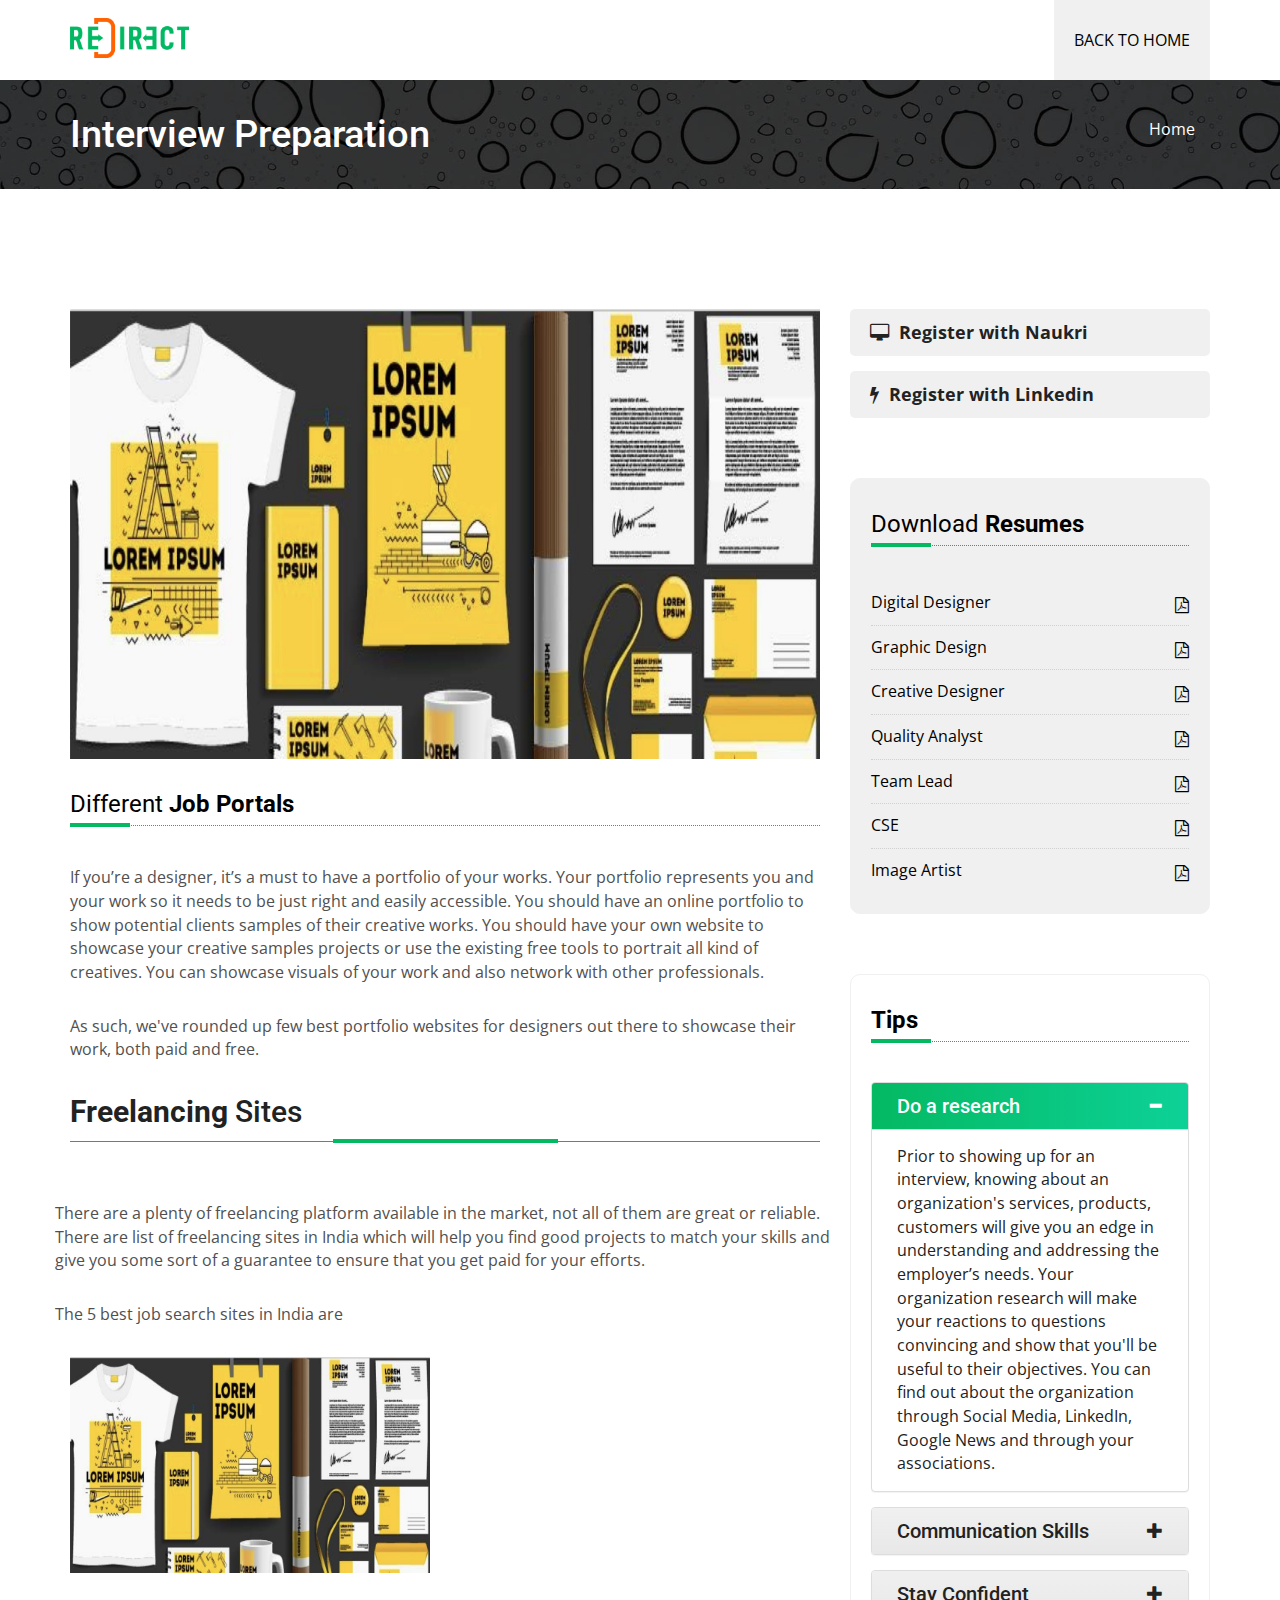
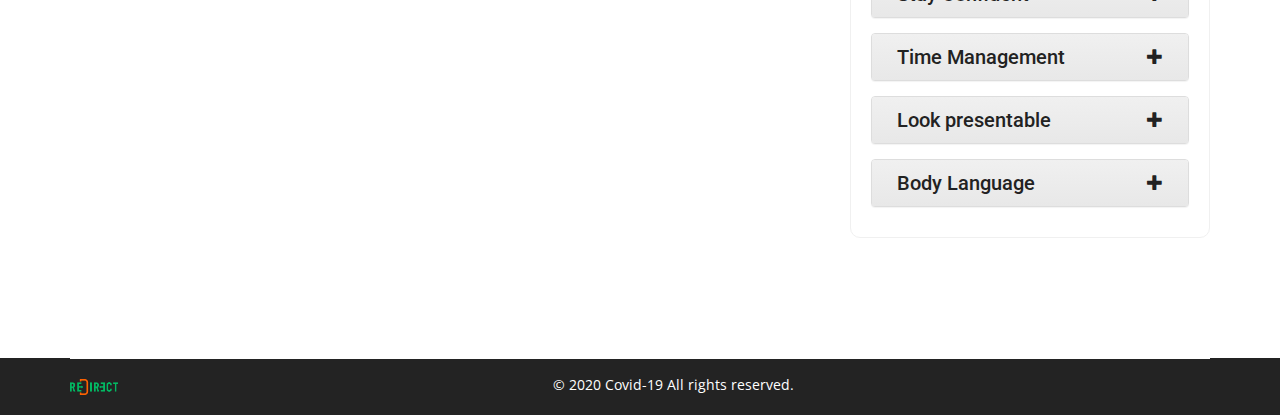
==== InterviewPreparation.html @ 47a046a3 "upated" ====
<!DOCTYPE html>
<html lang="en">

<head>
	<meta charset="utf-8">
	<meta content="IE=edge" http-equiv="X-UA-Compatible">
	<meta name="viewport" content="width=device-width, minimum-scale=1, maximum-scale=1" />

	<title>We help Find your Job</title>
	<!-- set your website meta description and keywords -->
	<meta name="description" content="Add your business website description here">
	<meta name="keywords" content="Add your business website keywords here">
	<!-- set your website favicon -->
	<link href="favicon.ico" rel="icon">

	<!-- Bootstrap Stylesheets -->
	<link rel="stylesheet" href="css/bootstrap.min.css">
	<!-- Font Awesome Stylesheets -->
	<link rel="stylesheet" href="css/font-awesome.min.css">
	<!-- Owl Carousel Stylesheets -->
	<link rel="stylesheet" href="css/owl.carousel.min.css">
	<link rel="stylesheet" href="css/owl.theme.default.min.css">
	<!-- Lightbox Stylesheets -->
	<link rel="stylesheet" href="css/lightbox.min.css">
	<!-- Parallax Stylesheets -->
	<link rel="stylesheet" href="css/parallax.css" type="text/css">
	<!-- Template Main Stylesheets -->
	<link rel="stylesheet" href="css/style.css" type="text/css">
	<!-- Responsive Stylesheets -->
	<link rel="stylesheet" href="css/responsive.css" type="text/css">
	<!-- Global site tag (gtag.js) - Google Analytics -->
	<script async src="https://www.googletagmanager.com/gtag/js?id=UA-174275046-1"></script>
	<script>
		window.dataLayer = window.dataLayer || [];
		function gtag() { dataLayer.push(arguments); }
		gtag('js', new Date());

		gtag('config', 'UA-174275046-1');
	</script>


</head>

<body>
	<!-- start Header -->
	<header id="header" class="header">
		<div class="header-nav bg-color">
			<div class="container">
				<div class="row">
					<div class="col-sm-12">
						<nav class="main-menu">
							<div class="navbar-header">
								<button type="button" class="navbar-toggle collapsed" data-toggle="collapse"
									data-target="#navbar" aria-expanded="false" aria-controls="navbar">
									<span class="sr-only">Toggle navigation</span>
									<span class="icon-bar top-bar"></span>
									<span class="icon-bar middle-bar"></span>
									<span class="icon-bar bottom-bar"></span>
								</button>
								<a class="navbar-brand" href="index.html"><img class="logo" src="images/logo-color.png"
										alt="AboutMe"></a>
							</div>
							<!--End navbar-header -->
							<div id="navbar" class="navbar-collapse collapse">
								<ul class="nav navbar-nav navbar-right">
									<li><a class="menubgactive" href="index.html">Back To Home</a></li>
								</ul>
							</div>
							<!--End navbar -->
						</nav>
					</div>
					<!--End col -->
				</div>
				<!--End row -->
			</div>
			<!--End container -->
		</div>
		<!--End header-nav -->
	</header>
	<!-- end Header -->

	<!-- start banner -->
	<section id="single-page-banner" class="page-title page-title-image service-hbg">
		<div class="container">
			<div class="row">
				<div class="col-sm-6">
					<h2>Interview Preparation</h2>
				</div><!-- end col -->
				<div class="col-sm-6">
					<ul class="breadcrumb">
						<li><a href="index.html">Home</a></li>

					</ul>
				</div><!-- end col -->
			</div><!-- end row -->
		</div><!-- end container -->
	</section>
	<!-- end slider -->

	<!-- start service-single-content -->
	<div id="service-single-content" class="service-single-content SectionMargin">
		<div class="container">
			<div class="row">
				<div class="col-sm-8">
					<div class="post-image">
						<img src="images/service/service-img2.jpg" alt="Graphic Design">
					</div><!-- end post-image -->
					<div class="title-box">
						<h3 class="widget-title">Different <strong>Job Portals</strong></h3>
					</div><!-- end title-box -->
					<div class="service-content">
						<p>If you’re a designer, it’s a must to have a portfolio of your works. Your portfolio
							represents you and your work so it needs to be just right and easily accessible. You should
							have an online portfolio to show potential clients samples of their creative works. You
							should have your own website to showcase your creative samples projects or use the existing
							free tools to portrait all kind of creatives. You can showcase visuals of your work and also
							network with other professionals.
						</p>
						<p>As such, we've rounded up few best portfolio websites for designers out there to showcase
							their work, both paid and free.</p>

						<div class="section-title-box">
							<h2 class="section-title"><strong>Freelancing </strong>Sites</h2>
						</div><!-- end section-title-box -->
						<div class="row clearfix">
							<p>There are a plenty of freelancing platform available in the market, not all of them are
								great or reliable. There are list of freelancing sites in India which will help you find
								good projects to match your skills and give you some sort of a guarantee to ensure that
								you get paid for your efforts.</p>
							<p>The 5 best job search sites in India are</p>

							<div class="col-sm-6 col-xs-12">
								<img src="images/service/service-img2.jpg" alt="">
							</div><!-- end col -->
						</div><!-- end row -->


					</div><!-- end service-content -->
				</div><!-- end col-sm-8 -->
				<aside class="col-sm-4">
					<div class="service-list-menu">
						<ul class="service-menu list-unstyled">
							<li><a
									href="https://drive.google.com/file/d/1XWU4AC5uuwwkYzLm_NoTGdtmLvnhv1MX/view?usp=sharing"><i
										class="fa fa-desktop"></i>Register with Naukri</a></li>
							<li><a
									href="https://drive.google.com/file/d/1vtfTMo2lXEPvNjunlVmn-grLXmOH1LqR/view?usp=sharing"><i
										class="fa fa-flash"></i>Register with Linkedin</a></li>

						</ul><!-- end service-menu -->
					</div><!-- end service-list-menu -->
					<div class="service-brochure">
						<div class="title-box">
							<h3 class="widget-title">Download <strong>Resumes</strong></h3>
						</div><!-- end title-box -->
						<ul class="brochure-menu list-unstyled">
							<li><a
									href="https://drive.google.com/file/d/17WNFSYKNOCTibDK4m1N3uQNvffjh2A8g/view?usp=sharing">Digital
									Designer<i class="fa fa-file-pdf-o"></i></a></li>
							<li><a
									href="https://drive.google.com/file/d/1Tt6przf7j_23eugJgZzWKgJCGN5UJdB4/view?usp=sharing">Graphic
									Design<i class="fa fa-file-pdf-o"></i></a></li>
							<li><a
									href="https://drive.google.com/file/d/1GgRHCz0eZvSkO7qbp5DGIYhgK4HzdoLM/view?usp=sharing">Creative
									Designer<i class="fa fa-file-pdf-o"></i></a></li>
							<li><a
									href="https://drive.google.com/file/d/1O304kXF4Wo_CFQR5Qg0GuZP-1ETln8Xr/view?usp=sharing">Quality
									Analyst<i class="fa fa-file-pdf-o"></i></a></li>
							<li><a
									href="https://drive.google.com/file/d/16QuiP_c-1lUqkO6chkVyjyOrZAhaJCpG/view?usp=sharing">Team
									Lead<i class="fa fa-file-pdf-o"></i></a></li>

							<li><a
									href="https://drive.google.com/file/d/1eiKaWtqCgRPXZkYZZuk0vjdDa0cCkC9u/view?usp=sharing">CSE
									<i class="fa fa-file-pdf-o"></i></a></li>
							<li><a
									href="https://drive.google.com/file/d/1aw0BftZbhkipBKhzRQ6SZTL4AA_QQa66/view?usp=sharing">Image
									Artist<i class="fa fa-file-pdf-o"></i></a></li>

						</ul><!-- end brochure-menu -->
					</div><!-- end brochure-menu -->
					<div class="service-features">
						<div class="title-box">
							<h3 class="widget-title"> <strong>Tips</strong></h3>
						</div><!-- end title-box -->
						<div class="panel-group" id="accordion">
							<div class="panel panel-default item">
								<div class="panel-heading highlight" data-toggle="collapse" data-parent="#accordion"
									data-target="#collapseOne">
									<h4 class="panel-title">
										<a class="accordion-toggle">
											Do a research
										</a><i class="indicator glyphicon glyphicon-minus  pull-right"></i>
									</h4><!-- end panel-title -->
								</div><!-- end panel-heading -->
								<div id="collapseOne" class="panel-collapse collapse in">
									<div class="panel-body">
										Prior to showing up for an interview, knowing about an organization's services,
										products, customers will give you an edge in understanding and addressing the
										employer’s needs. Your organization research will make your reactions to
										questions convincing and show that you'll be useful to their objectives. You can
										find out about the organization through Social Media, LinkedIn, Google News and
										through your associations.
									</div>
								</div><!-- end panel-collapse -->
							</div><!-- end panel -->
							<div class="panel panel-default item">
								<div class="panel-heading" data-toggle="collapse" data-parent="#accordion"
									data-target="#collapseTwo">
									<h4 class="panel-title">
										<a class="accordion-toggle">
											Communication Skills
										</a><i class="indicator glyphicon glyphicon-plus  pull-right"></i>
									</h4><!-- end panel-title -->
								</div><!-- end panel-heading -->
								<div id="collapseTwo" class="panel-collapse collapse">
									<div class="panel-body">
										Communication plays an important role where most people fail to impress their
										interviewers. Communication ought to be fresh and clear. You should have a
										decent specialized information while conveying. It must allow the interviewer to
										understand how much knowledge and confidence you have to present yourself in
										front of other people. It must permit the questioner to see how much information
										and certainty you need to introduce yourself before others. During your
										communication, you should be expressive. This will absolutely stun out the
										meeting and he couldn't want anything more than to pick you for the following
										round.
									</div>
								</div><!-- end panel-collapse -->
							</div><!-- end panel -->
							<div class="panel panel-default item">
								<div class="panel-heading" data-toggle="collapse" data-parent="#accordion"
									data-target="#collapseThree">
									<h4 class="panel-title">
										<a class="accordion-toggle">
											Stay Confident
										</a><i class="indicator glyphicon glyphicon-plus pull-right"></i>
									</h4><!-- end panel-title -->
								</div><!-- end panel-heading -->
								<div id="collapseThree" class="panel-collapse collapse">
									<div class="panel-body">
										Confident is the most significant thing to crack any interview. . A firm
										handshake and plenty of eye contact demonstrate confidence. You have to ensure
										that you have an eye to eye contact with the questioner. Confidence also helps
										you in capturing the attention. You should exhibit your ability and skills
										confidently and ought to go with a perspective of basically depicting the
										abilities to others. In the event that you remain anxious, you will lose
										everything.
									</div>
								</div><!-- end panel-collapse -->
							</div><!-- end panel -->
							<div class="panel panel-default item">
								<div class="panel-heading" data-toggle="collapse" data-parent="#accordion"
									data-target="#collapseFour">
									<h4 class="panel-title">
										<a class="accordion-toggle">
											Time Management
										</a><i class="indicator glyphicon glyphicon-plus  pull-right"></i>
									</h4><!-- end panel-title -->
								</div><!-- end panel-heading -->
								<div id="collapseFour" class="panel-collapse collapse">
									<div class="panel-body">
										Being on time for an interview is an important factor which makes a decent
										impression and shows how committed and composed you are. Be atleast 10 to 15
										minutes before the interview. In case, you get stuck or neglect to show up for
										an interview, keep the group educated well previously. This shows how
										significant you consider this interview and hence your reason would be
										acknowledged.
									</div>
								</div><!-- end panel-collapse -->


							</div><!-- end panel -->

							<div class="panel panel-default item">
								<div class="panel-heading" data-toggle="collapse" data-parent="#accordion"
									data-target="#collapseFive">
									<h4 class="panel-title">
										<a class="accordion-toggle">
											Look presentable
										</a><i class="indicator glyphicon glyphicon-plus  pull-right"></i>
									</h4><!-- end panel-title -->
								</div><!-- end panel-heading -->
								<div id="collapseFive" class="panel-collapse collapse">
									<div class="panel-body">
										While going for an interview, try to wear good formal ironed clothes which
										reflects your personality. You should wear clean s hoes and should have a decent
										tie worn. This gives a positive inclination to the questioner to talk.
									</div>
								</div><!-- end panel-collapse -->




							</div><!-- end panel -->

							<div class="panel panel-default item">
								<div class="panel-heading" data-toggle="collapse" data-parent="#accordion"
									data-target="#collapsesix">
									<h4 class="panel-title">
										<a class="accordion-toggle">
											Body Language
										</a><i class="indicator glyphicon glyphicon-plus  pull-right"></i>
									</h4><!-- end panel-title -->
								</div><!-- end panel-heading -->
								<div id="collapsesix" class="panel-collapse collapse">
									<div class="panel-body">
										Your body posture talks about you, when you have a correct stance it gives a
										positive vibrations. A right posture means to si t straight and lean slightly
										forward. The manner you convey, your attitude, body language and your adequate
										answers are a portion of the great signs that you much remember before you show
										up for an interview. Try not to have a causal disposition during the interview.
										Try not to squirm or play with your hair.

										A minuscule misstep can make a screw up and may likewise demolish up your entire
										interview arrangement. Consequently, set your mind and proceed with a positive
										mentality.
									</div>
								</div><!-- end panel-collapse -->


							</div><!-- end panel -->
						</div><!-- end panel-group -->
					</div><!-- end service-features -->


				</aside><!-- end col-sm-4 -->
			</div><!-- end container -->
		</div><!-- end container -->
	</div>
	<!-- end service-single-content -->

	<!-- start footer -->
	<footer id="footer" class="footer">
		<div class="container">
			<div class="row">

			</div><!-- end row -->
			<hr>
			<div class="row">
				<div class="col-sm-12">
					<a href="#" class="footer-logo-link"><img class="footer-logo" src="images/logo-color.png"
							alt="Steve"></a>
					<p class="text-center copyright">&copy; 2020 <a href="#" class="footer-site-link">Covid-19</a> All
						rights reserved.
					</p>
				</div><!-- end col -->
			</div><!-- end row -->
		</div><!-- end container -->
	</footer>
	<!-- end footer -->

	<a href="#" class="scrollup"><i class="fa fa-arrow-circle-up"></i></a>

	<!-- jQuery Library -->
	<script src="js/jquery-3.4.1.min.js"></script>
	<!-- Bootstrap Js -->
	<script src="js/bootstrap.min.js"></script>
	<!-- Isotope Filtring Js -->
	<script src="js/isotope.pkgd.min.js"></script>
	<!-- Lightbox Js -->
	<script src="js/lightbox.min.js"></script>
	<!-- owl.carousel Js -->
	<script src="js/owl.carousel.min.js"></script>
	<!-- Form validator Js -->
	<script src="js/validator.min.js"></script>
	<!-- ajaxchimp Js -->
	<script src="js/jquery.ajaxchimp.min.js"></script>
	<!-- counterup Js -->
	<script src="js/waypoint.js"></script>
	<script src="js/jquery.counterup.min.js"></script>
	<!-- Template main Js -->
	<script src="js/main.js"></script>

</body>

</html>
---- css/parallax.css ----
/*
|----------------------------------------------------------------------------
	AboutMe - Personal Portfolio Resume Template Main CSS
	Author: MGScoder
	Author URL: https://themeforest.net/user/mgscoder
|----------------------------------------------------------------------------
*/

/*
|----------------------------------------------------------------------------
	parallax
|----------------------------------------------------------------------------
*/
.parallax::before {
    background-color: rgba(0, 0, 0, 0.8);
    content: "";
    height: 100%;
    left: 0;
    position: absolute;
    top: 0;
    width: 100%;
}
.parallax {
	background-attachment: fixed;
	background-color: rgba(0, 0, 0, 0.8);
    background-position: 50% 0;
    background-repeat: no-repeat;
    background-size: cover;
	position: relative;
	color: #fff;
}
/*
|----------------------------------------------------------------------------
	SERVICE
|----------------------------------------------------------------------------
*/
#service.parallax {
    background-image: url("../images/background/bg-1.jpg");
}

/*
|----------------------------------------------------------------------------
	PORTFOLIO
|----------------------------------------------------------------------------
*/
#portfolio.parallax {
    background-image: url("../images/background/bg-2.jpg");
}

/*
|----------------------------------------------------------------------------
	QUOTE
|----------------------------------------------------------------------------
*/
#quotes-section {
    background-image: url("../images/background/bg-3.jpg");
}
#quotes-section::before {
    background-color: rgba(0, 0, 0, 0.8);
}

/*
|----------------------------------------------------------------------------
	BLOG
|----------------------------------------------------------------------------
*/
#blog.parallax {
    background-image: url("../images/background/bg-3.jpg");
}

/*
|----------------------------------------------------------------------------
	TESTIMONIAL
|----------------------------------------------------------------------------
*/
#testimonials.parallax {
    background-image: url("../images/background/bg-6.jpg");
}

/*
|----------------------------------------------------------------------------
	SUCCESS STORY
|----------------------------------------------------------------------------
*/
#success-story.parallax {
    background-image: url("../images/background/bg-5.jpg");
}
---- css/style.css ----
/*
|----------------------------------------------------------------------------
	AboutMe - Personal Portfolio Resume Template Main CSS
	Author: MGScoder
	Author URL: https://themeforest.net/user/mgscoder
	Version: 2.2
	Primary color: #04b962
|----------------------------------------------------------------------------
*/

/*
|------------------------------------------------------------------
	[Table of contents]:

	1. FONTS
	2. BODY
	3. COMMON CSS
	4. HEADER / .header-nav
		4.1. HOME TOP BANNER / .home-top-banner
		4.2. CAROUSEL TOP BANNER SLIDER / #home .owl-carousel
	5. TITLE / .title-wrap
	6. SINGLE PAGE BANNER / #single-page-banner
	7. ABOUT / #about
		7.1. BOX STYLE / .about-box-style
		7.2. TIMELINE STYLE / .timeline
		7.3. SKILLS PROGRESSBAR / .progressbar
	8. SERVICE / .service-wrap
	9. SOCIAL / .social-icon
	10. PRICING / .pricing-table
	11. PORTFOLIO
		11.1 LIGHTBOX
	12. CLIENTS
	13. TEAM / .team-wrap
	14. QUOTES
	15. BLOG / #blog
		15.1. BLOG STYLE 1 / .blog-style1
	16. TESTIMONIAL
		16.1. CAROUSEL CONTROL FOR TESTIMONIAL
		16.2. TESTIMONIAL RATINGS
	17. CONTACT
		17.1. CONTACT FORM / #contactForm
		17.2. SELECT BOX / select.form-control
	18. SUCCESS STORY
	19. SINGLE SERVICE / #service-single-content
		19.1. SERVICE LIST / .service-list
		19.2. SERVICE MENU / .service-menu
		19.3. SERVICE BROCHURE / .service-brochure
		19.4. SERVICE FEATURE / .service-features
		19.5. SERVICE QUOTEFORM / #serviceQuoteForm
	20. SINGLE PORTFOLIO / #pfolio-single-content
	21. SINGLE BLOG / #single-post-content
		21.1. RELATED POST / #related-blog
		21.2. POST COMMENTS LIST / .commentlist
		21.3. COMMENTS FORM / #commentform
	22. SIDEBAR
	23. Button / .btn-shutter-out-horizontal
	24. SUBSCRIBE / #mc-form
	25. FOOTER / .footer
	26. OTHER
	
|-------------------------------------------------------------------
*/

/*
|----------------------------------------------------------------------------
	1. FONTS: Google Font
|----------------------------------------------------------------------------
*/
@import url('https://fonts.googleapis.com/css?family=Roboto:300,300i,400,400i,500,500i,700,700i|Open+Sans:400,400i,600,600i,700,700i');

/*
|----------------------------------------------------------------------------
	2. BODY
|----------------------------------------------------------------------------
*/
body {
    color: #222;
	font-family: 'Open Sans', sans-serif;
	margin: 0 auto;
	font-size: 16px;
	line-height: 1.48;
    height: 100%;
}

/*
|----------------------------------------------------------------------------
	3. COMMON CSS
|----------------------------------------------------------------------------
*/
h1, h2, h3, h4, h5, h6 {
    line-height: 1.3;
	font-family: 'Roboto', sans-serif;
}
img, iframe, object, embed {
    max-width: 100%;
}
a {
	color: #000;
}
a:hover {
    color: #04b962;
    text-decoration: none;
}
a:focus {
    outline: medium none;
    text-decoration: none;
}
.intro-text {
    margin: 0 auto 60px;
	max-width: 660px;
}
.SecTopMargin {
    margin-top: 60px;
}
.SectionMargin {
    margin: 60px 0;
}
.color-border {
    border-color: #04b962;
}

/*
|----------------------------------------------------------------------------
	4. HEADER / .header-nav
|----------------------------------------------------------------------------
*/
.header-nav {
	background-color: rgba(0, 0, 0, 0.3);
	border-bottom: 1px solid rgba(255, 255, 255, 0.3);
    left: 0;
	height: 80px;
    position: fixed;
    top: 0;
    -webkit-transition: all 0.4s ease-in-out;
	-moz-transition: all 0.4s ease-in-out;
	-o-transition: all 0.4s ease-in-out;
	transition: all 0.4s ease-in-out;
    width: 100%;
    z-index: 999;
}
.header-nav.bg-color {
	background-color: #fff;
}
.header-nav.menu-bg {
	height: 56px;
}

/* menu */
.navbar-brand {
    color: #fff;
    font-size: 36px;
    font-weight: bold;
    line-height: 80px;
    padding: 0;
    text-transform: capitalize;
	margin-top: 18px;
}
.header-nav.menu-bg  .navbar-brand {
	line-height: 56px;
}
.navbar-brand:hover {
    color: #fff;
}
.navbar-brand > img {
    height: 40px;	
    -webkit-transition: height 0.4s ease-in-out;
	-moz-transition: height 0.4s ease-in-out;
	-o-transition: height 0.4s ease-in-out;
	transition: height 0.4s ease-in-out;
}
.menu-bg .navbar-brand > img {
    height: 30px;
}
.bg-color .main-menu .navbar-nav li a {
    color: #000;
}	
.main-menu .navbar-nav li a {
    color: #fff;
    font-size: 16px;
	padding: 30px 20px;
    text-transform: uppercase;
    -webkit-transition: all 0.4s ease-in-out;
	-moz-transition: all 0.4s ease-in-out;
	-o-transition: all 0.4s ease-in-out;
	transition: all 0.4s ease-in-out;
}
.menu-bg .main-menu .navbar-nav li a {
	padding: 18px 15px;
    color: #222;
}
.menu-bg .main-menu .navbar-nav li a:hover {
    color: #fafafa;
}
.main-menu .navbar-nav li a:focus {
    background-color: transparent;
}
.main-menu .navbar-nav li a:hover, .main-menu .navbar-nav li a.active {
	color: #fff;
    background-color: #04b962;
}
.menu-bg {
    background-color: #fff;
    box-shadow: 0 2px 10px -1px rgba(87, 97, 100, 0.35);
}
a img.logo-color  {
    opacity: 0;
	height: 0;
}
.menu-bg a img.logo-white  {
    opacity: 0;
	height: 0;
}
.menu-bg a img.logo-color  {
    opacity: 1;
}

.main-menu .navbar-nav li a.menubgactive {
    background-color: #f0f0f0;
}
.main-menu .navbar-nav li a.menubgactive:hover {
    background-color: #04b962;
}

/* navbar-toggle responsive menu */
.navbar-toggle {
	border: none;
	background: transparent;
}
.navbar-toggle.collapsed .icon-bar {
    background-color: #04b962;
}
.navbar-toggle .icon-bar {
    background-color: #e91313;
}
.navbar-toggle:hover {
	background: transparent;
}
.navbar-toggle .icon-bar {
	width: 32px;
	height: 4px;
    -webkit-transition:all 0.2s ease 0s;
    -moz-transition:all 0.2s ease 0s;
    -ms-transition:all 0.2s ease 0s;
    -o-transition:all 0.2s ease 0s;
    transition:all 0.2s ease 0s;
}
.navbar-toggle .top-bar {
    -moz-transform:rotate(45deg);
    -webkit-transform:rotate(45deg);
    -o-transform:rotate(45deg);
    -ms-transform:rotate(45deg);
    transform:rotate(45deg);
	transform-origin: 10% 10%;
}
.navbar-toggle .middle-bar {
	opacity: 0;
}
.navbar-toggle .bottom-bar {
    -moz-transform:rotate(-45deg);
    -webkit-transform:rotate(-45deg);
    -o-transform:rotate(-45deg);
    -ms-transform:rotate(-45deg);
    transform:rotate(-45deg);
	transform-origin: 10% 90%;
}
.navbar-toggle.collapsed .top-bar {
    -moz-transform:rotate(0);
    -webkit-transform:rotate(0);
    -o-transform:rotate(0);
    -ms-transform:rotate(0);
    transform:rotate(0);
}
.navbar-toggle.collapsed .middle-bar {
	opacity: 1;
}
.navbar-toggle.collapsed .bottom-bar {
    -moz-transform:rotate(0);
    -webkit-transform:rotate(0);
    -o-transform:rotate(0);
    -ms-transform:rotate(0);
    transform:rotate(0);
}

/*
|----------------------------------------------------------------------------
	4.1. HOME TOP BANNER / .home-top-banner
|----------------------------------------------------------------------------
*/
.home-top-banner {
	background-attachment: fixed;

	background-position: center;
	background-repeat: no-repeat;
	background-size: cover;
    height: 100vh;
    position: relative;
    z-index: 1;
}
.home-top-banner::after {
   
    content: "";
    height: 100%;
    left: 0;
    position: absolute;
    top: 0;
    width: 100%;
    z-index: -1;
}
.background-transparent {
	background-color: transparent;
}
#particles-js {
    height: 100%;
    left: 0;
    position: absolute;
    top: 0;
    width: 100%;
}
.home-top-banner.banner-1 {
	background-image: url("../images/profile/banner-image-1.jpg");
	background-position: center;
	background-size: cover;
}
.home-top-banner.banner-2 {
	background-image: url("../images/profile/banner-image-2.jpg");
	background-position: center;
	background-size: cover;
}

.display-table {
    display: table;
    height: 100%;
    width: 100%;
}
.display-table-cell {
    display: table-cell;
    vertical-align: middle;
}
.banner-content {
    margin-top: 80px;
	max-width: 50%;
}
.banner-content h1 {
    color: #fff;
    font-size: 60px;
	line-height: 1;
	margin: 0 0 25px;
    text-transform: capitalize;
}
.banner-content h3 {
    color: #fff;
    font-size: 24px;
    font-weight: 700;
    margin: 0 0 10px;
    text-transform: capitalize;
}
.banner-content li a {
    color: #fff;
    border: none;
}

.banner-content.banner-content-fullwidth {
    max-width: 100%;
    text-align: center;
}

/* Type */
.banner-content h1.type-animate a.typewrite{
	color: #fff;
	font-size: 48px;
}

/*
|----------------------------------------------------------------------------
	4.2. CAROUSEL TOP BANNER SLIDER / #home .owl-carousel
|----------------------------------------------------------------------------
*/
#home.home-slider {
	height: 100vh;
    width: 100%;
}
#home.home-slider.image-bg {
    background-image: url("../images/profile/banner-image-2.jpg");
	background-repeat: no-repeat;
	background-size: cover;
	background-position: center center;
}
#home .owl-carousel {
	position: relative;
	height: 100%;
}
#home .owl-carousel .owl-slide::before {
    background-color: rgba(0, 0, 0, 0.3);
    content: "";
    height: 100%;
    left: 0;
    position: absolute;
    top: 0;
    width: 100%;
}
#home .owl-carousel div:not(.owl-nav) {
	height: 100%;
}
#home .owl-carousel .owl-nav {
	height: 0;
	position: absolute;
	top: 46%;
	left: 0;
	right: 0;
}
#home .owl-carousel .owl-buttons div {
	position: absolute;
	top: 0;
	bottom: 0;
	display: inline-block;
	margin: 0;
	width: 50px;
	height: 30px;
	line-height: 25px;
	text-align: center;
	font-size: .9em;
	border-radius: 3px;
	color: #FFF;
	background: #000;
	opacity: .6;
	text-transform: capitalize;
}
#home .owl-nav > button {
    background: transparent none repeat scroll 0 0;
    font-size: 50px;
	color: #fff;
}
#home .owl-carousel .owl-slide {
	background-color: rgba(0, 0, 0, 0);
	background-repeat: no-repeat;
	background-size: cover;
	background-position: center center;
    height: 100%;
}

#home .owl-carousel .owl-slide.slide::before {
    background-color: rgba(0, 0, 0, 0.7);
}
#home .owl-carousel .owl-slide.slide-1 {
    background-image: url("../images/profile/banner-image-1.jpg");
}
#home .owl-carousel .owl-slide.slide-2 {
    background-image: url("../images/profile/banner-image-2.jpg");
}
#home .owl-carousel .owl-slide.slide-3 {
    background-image: url("../images/profile/banner-image-1.jpg");
}
#home .owl-carousel .slider-content {
	bottom: 0;
    display: table;
    left: 0;
    position: absolute;
    right: 0;
    text-align: center;
    top: 0;
    width: 100%;
}
#home .owl-carousel .slider-caption {
    display: table-cell;
    vertical-align: middle;
}
#home .owl-carousel .slider-content .slider-caption .caption-container {
	height: auto;
    margin: 80px auto 0;
    max-width: 760px;
    width: 80%;
}
#home .owl-carousel .slider-content h2.banner-title-text {
    color: #fff;
    font-size: 42px;
	line-height: 1.3;
    font-weight: 700;
	margin: 20px 0;
    text-transform: uppercase;
}
#home .owl-carousel .slider-content h2.banner-title-text span {
    color: #04b962;
}
#home .owl-carousel .slider-content .sub-title {
	font-family: 'Raleway', sans-serif;
	font-size: 24px;
	line-height: 1.3;
	margin-bottom: 30px;
}
#home .owl-carousel .slider-content .sub-title.white-text {
    color: #fff;
}
#home .owl-carousel div.slider-caption {
    height: auto;
    margin-top: 10%;
}
#home .btn-shutter-out-horizontal:before {
    background-color: #04b962;
}
#home .btn-shutter-out-horizontal:hover {
    color: #fff;
    border-color: #04b962;
}
#home  .owl-next {
    float: right;
	padding: 4px 11px;
}
#home  .owl-prev {
    float: left;
	padding: 4px 8px;
}
#home  .owl-nav {
	max-width: 1170px;
	margin: 0 auto;
    opacity: 0;
}
#home :hover .owl-nav  {
    opacity: 1;
}
.banner-content > h4, .slider-content h4 {
	color: #fff;
    margin: 20px 0 30px;
}

/*
|----------------------------------------------------------------------------
	5. TITLE / .title-wrap
|----------------------------------------------------------------------------
*/
.title-wrap {
    margin: 0 auto 60px;
    max-width: 401px;
}
.section-title-box::before {
    background-color: #04b962;
    bottom: 0;
    content: "";
    display: block;
    height: 4px;
    left: 35%;
    margin: 0 0 -2px;
    position: absolute;
    width: 30%;
}
.section-title-box {
    border-bottom: 1px solid #04b962;
    margin: 0 0 60px;
    position: relative;
}
.title-wrap .section-title {
	font-size: 38px;
	font-weight: 400;
    line-height: 1;
    margin: 50px 0 20px;
    position: relative;
    text-align: center;
	text-transform: uppercase;
    width: 100%;
}
.title-wrap .section-title strong {
    color: #04b962;
	font-weight: bold;
}
.sub-title {
    font-size: 28px;
    margin-top: 0;
}
/*title-box*/
.title-box::before {
    background-color: #04b962;
    bottom: 0;
    content: "";
    display: block;
    height: 4px;
    left: 0;
    margin: 0 0 -2px;
    position: absolute;
    width: 60px;
}
.title-box {
    border-bottom: 1px dotted #04b962;
    margin: 0 0 40px;
    position: relative;
}
.title-box > h3 {
	color: #000;
	font-weight: 400;
	margin: 0 0 5px;
}

/*
|----------------------------------------------------------------------------
	6. SINGLE PAGE BANNER / #single-page-banner
|----------------------------------------------------------------------------
*/
#single-page-banner {
    margin-top: 80px;
    /*padding: 10vh 0;*/
    padding: 30px 0;
    position: relative;
    width: 100%;
}
#single-page-banner.page-title::before {
    background-color: rgba(0, 0, 0, 0.7);
    content: "";
    height: 100%;
    left: 0;
    position: absolute;
    top: 0;
    width: 100%;
}
#single-page-banner.page-title-image {
	background-color: #f0f0f0;
	background-repeat: no-repeat; 
	background-position: center;
	background-size: cover;
}
#single-page-banner.page-title-image.blog-hbg {
    background-image: url("../images/background/blog-details-banner.jpg");
	background-color: #f0f0f0;
}
#single-page-banner.page-title-image.portfolio-hbg {
    background-image: url("../images/background/portfolio-details-banner.jpg");
	background-color: #f0f0f0;
}
#single-page-banner.page-title-image.service-hbg {
    background-image: url("../images/background/service-details-banner.jpg");
	background-color: #f0f0f0;
}
#single-page-banner.page-title h2 {
    color: #fff;
    font-size: 38px;
	margin: 0;
}
/*breadcrumb*/
.breadcrumb {
    background-color: transparent;
	text-align: right;
	margin-bottom: 0;
}
.breadcrumb a {
    color: #fff;
}
.breadcrumb > .active {
    color: #fff;
}

/*
|----------------------------------------------------------------------------
	7. ABOUT / #about
|----------------------------------------------------------------------------
*/
#about {
	padding: 70px 0;
}
#about .about-text .title-box {
    margin: 0 0 40px;
}
#about .title-box {
    margin: 10px 0 40px;
}
.about-text p {
    color: #505050;
    margin: 0 0 30px;
    padding: 0;
}
.experience-content p {
    color: #444;
}
.experience-content p.text-bold {
	color: #222;
	font-weight: 500;
    font-style: italic;
    margin: 0 0 20px;
}
#about .button-holder .btn.btn-shutter-out-horizontal:last-child {
    background-color: transparent;
    border: 1px solid #3e3e3e;
    color: #000;
}
#about .button-holder .btn.btn-shutter-out-horizontal:last-child::before {
    background-color: #04b962;
}
#about .button-holder .btn.btn-shutter-out-horizontal:last-child:hover {
    color: #fff;
    border-color: #04b962;
}
#about .button-holder {
    margin: 50px 0;
}
#about .button-holder a {
    margin: 0 20px 10px 0;
}
#about .button-holder a:last-child {
    margin-right: 0;
}	
#about .icon-holder .tab-content-title {
    font-weight: bold;
    left: 50%;
    margin-left: 45px;
    position: absolute;
    top: 10px;
	font-size: 24px;
}
#about .icon-holder {
    height: 64px;
    position: relative;
    text-align: center;
}
#about .icon-holder i {
    left: 50%;
    margin-left: -32px;
    position: absolute;
    top: 0;
    border: 1px solid #04b962;
    border-radius: 50%;
    color: #04b962;
    font-size: 32px;
    height: 64px;
    line-height: 64px;
    text-align: center;
    width: 64px;
}
#about .profile-image {
    border: 2px solid rgba(4, 185, 98, 0.9);
    border-radius: 10px;
	margin: 0 0 50px;
    max-width: 480px;
    overflow: hidden;
}
#about .profile-image > img {
    -moz-transform: scale(1);
    -webkit-transform: scale(1);
    -o-transform: scale(1);
    -ms-transform: scale(1);
    transform: scale(1);
    -webkit-transition:all 0.8s ease 0s;
    -moz-transition:all 0.8s ease 0s;
    -ms-transition:all 0.8s ease 0s;
    -o-transition:all 0.8s ease 0s;
    transition:all 0.8s ease 0s;
}
#about .profile-image > img:hover {
    -moz-transform: scale(1.1);	
    -webkit-transform: scale(1.1);
    -o-transform: scale(1.1);
    -ms-transform: scale(1.1);
    transform: scale(1.1);	
}

/*
|----------------------------------------------------------------------------
	7.1. BOX STYLE / .about-box-style	MAY BE NOT NEED
|----------------------------------------------------------------------------
*/
.about-box-style .experience-content {
	background-color: #f0f0f0;
	border-style: solid;
	border-color: #f0f0f0;
    border-width: 1px;
    border-radius: 5px 5px 20px;
    margin: 0 0 50px;
    overflow: hidden;
    padding: 30px 15px 20px;
    position: relative;
    width: 100%;
    text-align: center;
}
.about-box-style .experience-content:hover {
	background-color: #fff;
	border-color: #e5e5e5;
}
.about-box-style .experience-content .range {
	border-bottom: 3px dotted #222;
	color: #222;
	font-style: italic;
	margin: 0 auto 15px;
	text-align: center;
	width: 180px;
	padding-bottom: 5px;
}
.about-box-style .experience-content h4 {
	color: #222;
	font-size: 24px;
	font-weight: 500;
}
.about-box-style .experience-content h5 {
    color: #04b962;
	font-size: 16px;
	margin-bottom: 20px;
}

/*
|----------------------------------------------------------------------------
	7.2. TIMELINE STYLE / .timeline
|----------------------------------------------------------------------------
*/
.about-timeline-style .nav.nav-tabs, .about-box-style .nav.nav-tabs {
    max-width: 606px;
    margin: 50px auto;
	border: none;
	text-align: center;
}
.about-timeline-style .nav.nav-tabs > li, .about-box-style .nav.nav-tabs > li {
    margin: 0 0 10px;
}
.about-timeline-style .nav.nav-tabs > li button, .about-box-style .nav.nav-tabs > li button {
    background-color: #f0f0f0;
	cursor: pointer;
	padding: 10px 15px;
	border: none;
	margin-right: 2px;
    width: calc(100% - 2px);
}
.about-timeline-style .nav.nav-tabs > li button i, .about-box-style .nav.nav-tabs > li button i {
	color: #04b962;
    font-size: 20px;
    border: 1px solid;
    padding: 7px 5px 5px;
    border-radius: 50%;
    margin-right: 5px;
    width: 36px;
    height: 36px;
}
.about-timeline-style .nav.nav-tabs > li button span.tab-title, .about-box-style .nav.nav-tabs > li button span.tab-title {
    font-size: 18px;
    font-weight: bold;
}
.about-timeline-style .nav.nav-tabs > li.active button, .about-box-style .nav.nav-tabs > li.active button {
    background-color: #04b962;
    color: #fff;
}
.about-timeline-style .nav.nav-tabs > li.active button i, .about-box-style .nav.nav-tabs > li.active button i {
    color: #fff;
}

.timeline {
    list-style: none;
	margin: 0 0 50px;
    padding: 50px 0 0;
    position: relative;
}
.timeline:before {
	top: 0;
	bottom: 0;
	position: absolute;
	content: " ";
	width: 4px;
	background-color: #04b962;
	left: 50%;
	margin-left: -2px;
}
.timeline h4 {
	font-size: 20px;
	font-weight: 500;
	margin-top: 0;
}
.timeline h5 {
	color: #04b962;
	font-size: 16px;
	font-weight: 400;
	margin: 0 0 20px;
}
.about-timeline-style .experience-content > p:last-child {
    margin: 0;
}
.timeline > li {
	margin: 0 0 50px;
	position: relative;
}
.timeline > li:before,
.timeline > li:after {
	content: " ";
	display: table;
}
.timeline > li:after {
	clear: both;
}
.timeline > li:before,
.timeline > li:after {
	content: " ";
	display: table;
}
.timeline > li:after {
	clear: both;
}
.timeline > li > .timeline-panel {
	background-color: #f0f0f0;
	width: 46%;
	float: left;
	border: 1px solid #f0f0f0;
	border-radius: 5px;
	padding: 30px;
	position: relative;
	-webkit-transition:all 0.3s ease 0s;
    -moz-transition:all 0.3s ease 0s;
    -ms-transition:all 0.3s ease 0s;
    -o-transition:all 0.3s ease 0s;
    transition:all 0.3s ease 0s;
}
.timeline > li > .timeline-panel:hover {
	background-color: #fff;	
	border-color: #e5e5e5;
	box-shadow: 0 0 5px 1px rgba(62, 62, 62, 0.5);
}
.timeline > li > .timeline-panel:before {
	position: absolute;
	top: 25px;
	right: -16px;
	display: inline-block;
	border-color: transparent #f0f0f0;
    border-style: solid;
    border-width: 15px 0 15px 15px;
	content: "";
}
.timeline > li > .timeline-panel:after {
	border-color: transparent #f0f0f0;
    border-style: solid;
    border-width: 14px 0 14px 14px;
    content: "";
    display: inline-block;
    position: absolute;
    right: -14px;
    top: 27px;
}
.timeline-left .experience-content {
    text-align: right;
}
.timeline > li > .timeline-badge {
	font-size: 16px;
	color: #fff;
	width: 50px;
	height: 50px;
	line-height: 50px;
	text-align: center;
	position: absolute;
	top: 15px;
	left: 50%;
	margin-left: -26px;
	background-color: #04b962;
	z-index: 100;
	border-top-right-radius: 50%;
	border-top-left-radius: 50%;
	border-bottom-right-radius: 50%;
	border-bottom-left-radius: 50%;
}
.timeline > li.timeline-right > .timeline-panel {
	float: right;
}
.timeline > li.timeline-right > .timeline-panel:before {
	border-left-width: 0;
	border-right-width: 16px;
	left: -17px;
	right: auto;
}
.timeline > li.timeline-right > .timeline-panel:after {
	border-left-width: 0;
	border-right-width: 14px;
	left: -14px;
	right: auto;
}
.timeline li p.date {
	color: #000;
	font-size: 18px;
    left: 50%;
    margin: 0 50px;
    position: absolute;
    text-align: left;
    top: 12px;
	width: 180px;
	border-bottom: 1px dotted;
	line-height: 1.48;
}
.timeline li p.date-inverted {
	color: #000;
	font-size: 18px;
    margin: 0 50px;
    position: absolute;
    right: 50%;
    text-align: right;
    top: 12px;
	width: 180px;
	border-bottom: 1px dotted;
	line-height: 1.48;
}

/*
|----------------------------------------------------------------------------
	7.3. SKILLS PROGRESSBAR / .progressbar
|----------------------------------------------------------------------------
*/
.progressbar-wrap > p {
    margin: 0 0 50px;
}
.progressbar-wrap .progressbar {
    margin: 0 0 50px;
}
.progressbar .circle {
    display: inline-block;
    position: relative;
    text-align: center;
    width: 100%;
}
.progressbar .circle > canvas {
    vertical-align: middle;
}
.progressbar .circle > div {
    font-size: 20px;
	color: #000;
	font-weight: 500;
    left: 0;
    position: absolute;
    text-align: center;
    top: 46px;
    width: 100%;
}
.progressbar .circle > p {
    font-size: 20px;
    margin: 10px 0 0;
	font-weight: 700;
}

/*
|----------------------------------------------------------------------------
	8. SERVICE / .service-wrap
|----------------------------------------------------------------------------
*/
#service {
	background-color: #f7f7f7;
	padding: 70px 0;
}
.service-wrap {
    border-width: 1px 5px;
    border-radius: 20px 0;
    margin: 0 0 50px;
	position: relative;
    text-align: center;
	-webkit-transition:all 0.3s ease 0s;
    -moz-transition:all 0.3s ease 0s;
    -ms-transition:all 0.3s ease 0s;
    -o-transition:all 0.3s ease 0s;
    transition:all 0.3s ease 0s;
}
.service-box {
    display: table;
    height: 100%;
    width: 100%;
}
.service-box-wrap {
    display: table-cell;
    vertical-align: middle;
}
.service-icon-box {
	background-color: #fff;
    width: 80px;
    height: 64px;
    margin: 0 auto;
    border: 1px solid #fff;
    border-radius: 10px;
    border-bottom: none;
    margin-bottom: -8px;
}
.service-short-content-box {
    border: 1px solid #fff;
    border-radius: 5px 5px 20px;
    margin-top: 0;
    background-color: #fff;
    padding: 30px;
}
.service-style2 .service-icon-box {
	background-color: #04b962;
    border: 1px solid #04b962;
}
.service-style2 .service-wrap i {
    color: #fff;
}	

.service-box-wrap h3 {
	color: #000;
	font-size: 24px;
    font-weight: 500;
	margin: 0 0 30px;
}
.service-wrap i {
    color: #04b962;
	font-size: 32px;
	height: 64px;
	line-height: 64px;
	text-align: center;
	width: 64px;
}
.service-wrap:hover .service-icon-box {
	background-color: #04b962;
	border-color: #04b962;
}
.service-wrap:hover i {
    color: #fff;
}
.service-style2 .service-wrap:hover .service-short-content-box {
    border: 1px solid #fff;
    background-color: #fff;
}
.service-style2 .service-wrap:hover .service-icon-box {
	background-color: #fff;
	border-color: #fff;
}
.service-style2 .service-wrap:hover .service-icon-box i {
	color: #04b962;
}
.service-wrap p {
    color: #505050;
    margin: 0 0 30px;
    text-align: center;
}
.service-box .btn {
    margin: 0;
}

.light-bg .service-short-content-box, .light-bg .service-wrap:hover .service-icon-box, .light-bg .service-icon-box {
	box-shadow: 0 0 10px 1px rgba(62, 62, 62, 0.8);
}

/*
|----------------------------------------------------------------------------
	9. SOCIAL / .social-icon
|----------------------------------------------------------------------------
*/
.list-inline.list-social {
    margin: 0 0 30px;
    padding: 0;
}
.list-social.list-inline > li {
    padding: 0;
}
.social-icon {
    border: 1px solid #04b962;
    border-radius: 8px 2px;
    color: #04b962;
    display: block;
    height: 32px;
    margin-right: 5px;
    overflow: hidden;
    text-align: center;
    text-shadow: none;
    width: 32px;
}
.social-icon-rounded {
    border-radius: 50%;
}
.social-icon-dark, .social-icon-light {
    border-color: transparent;
}
.social-icon-dark {
    background-color: #444;
    color: #fff;
}
.social-icon-light, .footer .social-icon-light {
    background-color: #f0f0f0;
    color: #666;
}
.social-icon-colored, .share-icon .social-icon-colored {
    border-color: transparent;
}
.social-icon.social-icon-small {
    height: 28px;
    width: 28px;
}
.social-icon.social-icon-large {
    height: 44px;
    margin: 0 10px 10px 0;
    width: 44px;
}
.social-icon i {
    display: block;
	font-size: 18px;
    line-height: 32px;
    position: relative;
    -webkit-transition:all 0.3s ease 0s;
    -moz-transition:all 0.3s ease 0s;
    -ms-transition:all 0.3s ease 0s;
    -o-transition:all 0.3s ease 0s;
    transition:all 0.3s ease 0s;
}
.social-icon:hover i:first-child {
    margin-top: -32px;
}
.social-icon.social-icon-small i {
    font-size: 16px;
    line-height: 28px;
}
.social-icon.social-icon-small:hover i:first-child {
    margin-top: -28px;
}
.social-icon.social-icon-large i {
    font-size: 34px;
    line-height: 44px;
}
.social-icon.social-icon-large:hover i:first-child {
    margin-top: -44px;
}

.social-icon:hover {
	text-decoration: none;
}
.social-icon-colored.social-icon, .social-icon:hover {
    border-color: transparent;
}
.social-icon-colored.social-icon-facebook, .social-icon-facebook:hover {
    background-color: #3b5998;
}
.social-icon-colored.social-icon-twitter, .social-icon-twitter:hover {
    background-color: #00acee;
}
.social-icon-colored.social-icon-gplus, .social-icon-gplus:hover {
    background-color: #dd4b39;
}
.social-icon-colored.social-icon-linkedin, .social-icon-linkedin:hover {
    background-color: #0077b5;
}
.social-icon-colored.social-icon-vimeo, .social-icon-vimeo:hover {
    background-color: #1ca7cc;
}
.social-icon-colored.social-icon-pinterest, .social-icon-pinterest:hover {
    background-color: #cb2027;
}
.social-icon-colored.social-icon-dribbble, .social-icon-dribbble:hover {
    background-color: #ec4a89;
}
.social-icon-colored.social-icon-rss, .social-icon-rss:hover {
    background-color: #fb9f3c;
}
.social-icon-colored.social-icon-flickr, .social-icon-flickr:hover {
    background-color: #ff0084;
}
.social-icon-colored.social-icon-instagram, .social-icon-instagram:hover {
    background-color: #bc2a8d;
}
.social-icon-colored.social-icon-youtube, .social-icon-youtube:hover {
    background-color: #bb0000;
}
.social-icon-colored.social-icon-skype, .social-icon-skype:hover {
    background-color: #12a5f4;
}
.social-icon-colored.social-icon-yahoo, .footer .social-icon-yahoo:hover {
    background-color: #7B0099;
}
.social-icon-colored.social-icon-tumblr, .social-icon-tumblr:hover {
    background-color: #32506d;
}
.social-icon i:last-child {
    color: #fff;
}
.social-icon-colored i {
    color: #fff;
}


/*
|----------------------------------------------------------------------------
	10. PRICING / .pricing-table
|----------------------------------------------------------------------------
*/
#pricingtable {
	padding: 70px 0;
	background-color: #fff;
}
#pricingtable .pricing-plan-table {
    padding: 30px 0 0;
}
#pricingtable .pricing-plan-wrap {
    background-color: #fff;
	border-radius: 10px;
	box-shadow: 0 0 5px 1px rgba(62, 62, 62, 0.5);
    color: #222;
	margin: 0 auto 50px;
    max-width: 360px;
    min-height: 425px;
    overflow: hidden;
    text-align: center;
	-webkit-transition:all 0.3s ease 0s;
    -moz-transition:all 0.3s ease 0s;
    -ms-transition:all 0.3s ease 0s;
    -o-transition:all 0.3s ease 0s;
    transition:all 0.3s ease 0s;
}
#pricingtable .pricing-plan-wrap:hover {
    box-shadow: 0 0 10px 1px rgba(62, 62, 62, 0.8);
}
#pricingtable .pricing-plan-header {
	background-color: rgba(62, 62, 62, 0.5);
	color: #000;
    height: 165px;
    margin: 0 0 105px;
    padding: 30px 30px 0;
    position: relative;
}
#pricingtable .pricing-plan-wrap.active .pricing-plan-header {
    background-color: #04b962;
}
#pricingtable .pricing-plan-header > h3 {
    font-size: 30px;
    font-weight: bold;
    margin: 0 0 30px;
    text-transform: uppercase;
}
#pricingtable .pricing-plan-wrap.active .pricing-plan-header  {
    color: #fff;
}
#pricingtable .pricing-plan-wrap.active .pricing-plan-header > h3  {
    border-color: #fff;
}
#pricingtable .price-holder {
    background-color: #04b962;
    border: 5px solid #fff;
    border-radius: 50%;
    bottom: 0;
    color: #222;
    height: 150px;
    left: 50%;
    margin-bottom: -75px;
    margin-left: -75px;
    padding: 30px 0;
    position: absolute;
    width: 150px;
}
#pricingtable .pricing-plan-wrap:hover .pricing-plan-header, #pricingtable .pricing-plan-wrap:hover .price-holder {
    background-color: #04b962;
    color: #fff;
}
#pricingtable .pricing-plan-wrap.active .price-holder {
    background-color: #04b962;
}
#pricingtable .price-holder p {
    color: #fff;
    font-size: 42px;
    font-weight: bold;
    margin: -3px 0 0;
}
#pricingtable .pricing-plan-wrap .btn-shutter-out-horizontal {
    margin: 30px 0;
}
#pricingtable .pricing-plan-wrap ul.list-unstyled {
    margin: 30px 30px 0;
}
#pricingtable .pricing-plan-wrap li {
    padding: 10px 0;
}
#pricingtable .price-holder sup {
    font-size: 60%;
    top: -0.6em;
	padding-right: 8px;
}
#pricingtable.pricing-style2 .price-holder sup {
    font-size: 60%;
    top: 0;
	padding-right: 8px;
}
#pricingtable .price-holder sub {
    bottom: 10px;
    color: #fff;
    font-size: 14px;
}

/*
|----------------------------------------------------------------------------
	11. PORTFOLIO
|----------------------------------------------------------------------------
*/
#portfolio {
	background-color: #f7f7f7;
	padding: 70px 0;
}
/* category filter */
.filter-section {
	padding-top:40px;
}
.filter-container {
    margin: 0 0 30px;
    text-align:center;
}
.filter-section h1 {
    text-align:center
}
.filter-section .filter-container .filter > li {
    margin: 0;
    padding: 0 5px 10px;
}
ul.filter > li > a {
	color: #fff;
	border: 1px solid;
    border-radius: 4px;
	display:  block;
    font-size: 20px;
    line-height: 1;
    padding: 6px 12px;
}
ul.filter > li.active a, ul.filter > li > a:hover,ul.filter > li > a:focus {
	background-color: #04b962;
	border-color: #04b962;
    color: #fff;
    text-decoration:none;
    outline:none
}
.isotopeContainer {
    margin: 0 0 20px;
}
.portfolio-wrapper {
    cursor: pointer;
	margin-bottom: 30px;
    overflow: hidden;
    position: relative;
}
.portfolio-wrapper > img {
	width: 100%;
}
.portfolio-overlay-inner {
    display: table;
    height: 100%;
    text-align: center;
    width: 100%;
}
.portfolio-overlay-content {
    display: table-cell;
    vertical-align: middle;
}
.portfolio-link a , .portfolio-caption a {
    color: #fff;
	display: inline;
    font-size: 18px;
    margin: 2.5px;
    padding: 2px 6px;
	text-transform: uppercase;
}
.portfolio-link a {
    border: 1px solid #fff;
}
.portfolio-link a:hover, .portfolio-caption a:hover {
	text-decoration: none;
}
.portfolio-style2 .isotopeContainer {
	margin: 0 15px 50px;
}
.no-space, .no-space .portfolio-wrapper{
    margin: 0;
    padding: 0;
}

.portfolio-overlay {
    background-color: rgba(0, 0, 0, 0.8);
    height: 100%;	
    opacity: 0;
	padding: 10%;
    position: absolute;
    text-align: center;
    top: 0;
    -moz-transform: scale(0);
    -webkit-transform: scale(0);
    -o-transform: scale(0);
    -ms-transform: scale(0);
    transform: scale(0);
	-webkit-transition: all 0.6s ease-in-out 0s;
    -moz-transition: all 0.6s ease-in-out 0s;
    -ms-transition: all 0.6s ease-in-out 0s;
    -o-transition: all 0.6s ease-in-out 0s;
    transition: all 0.6s ease-in-out 0s;
    width: 100%;
    z-index: 2;
}
.portfolio-overlay p, .portfolio-overlay a {
    position: relative;
    z-index: 4;
}
.portfolio-overlay::before {
    border-width: 0;
    content: "";
    height: 0;
    left: 10%;
    position: absolute;
    top: 10%;
	-webkit-transition: height 0.5s ease 0.15s;
    -moz-transition: height 0.5s ease 0.15s;
    -ms-transition: height 0.5s ease 0.15s;
    -o-transition: height 0.5s ease 0.15s;
    transition: height 0.5s ease 0.15s;
    width: 0;
    z-index: 3;
}
.portfolio-overlay::after {
    border-width: 0;
    bottom: 10%;
    content: "";
    height: 0;
    position: absolute;
    right: 10%;	
	-webkit-transition: width 0.1s ease 0.2s;
    -moz-transition: width 0.1s ease 0.2s;
    -ms-transition: width 0.1s ease 0.2s;
    -o-transition: width 0.1s ease 0.2s;
    transition: width 0.1s ease 0.2s;
    width: 0;
    z-index: 3;
}
.portfolio-wrapper:hover .portfolio-overlay::before {
    border-right: 1px solid #fff;
    border-top: 1px solid #fff;
    height: 80%;	
	-webkit-transition: width 0.1s ease 0.5s, height 0.1s ease 0.6s;
    -moz-transition: width 0.1s ease 0.5s, height 0.1s ease 0.6s;
    -ms-transition: width 0.1s ease 0.5s, height 0.1s ease 0.6s;
    -o-transition: width 0.1s ease 0.5s, height 0.1s ease 0.6s;
    transition: width 0.1s ease 0.5s, height 0.1s ease 0.6s;
    width: 80%;
}
.portfolio-wrapper:hover .portfolio-overlay::after {
    border-bottom: 1px solid #fff;
    border-left: 1px solid #fff;
    height: 80%;
	-webkit-transition: width 0.1s ease 0.7s, height 0.1s ease 0.8s;
    -moz-transition: width 0.1s ease 0.7s, height 0.1s ease 0.8s;
    -ms-transition: width 0.1s ease 0.7s, height 0.1s ease 0.8s;
    -o-transition: width 0.1s ease 0.7s, height 0.1s ease 0.8s;
    transition: width 0.1s ease 0.7s, height 0.1s ease 0.8s;
    width: 80%;
}
.portfolio-wrapper:hover .portfolio-overlay {
    -moz-transform: scale(1);
    -webkit-transform: scale(1);
    -o-transform: scale(1);
    -ms-transform: scale(1);
    transform: scale(1);
    opacity: 1;
}


.light-bg ul.filter > li > a {
	color: #000;
	border: 1px 000;
}
.light-bg ul.filter > li.active a, .light-bg ul.filter > li > a:hover, .light-bg ul.filter > li > a:focus {
	background-color: #04b962;
	border-color: #04b962;
    color: #fff;
}

/*
|----------------------------------------------------------------------------
	11.1 LIGHTBOX
|----------------------------------------------------------------------------
*/
.lightbox .lb-image {
    border: 10px solid #fff;
    border-radius: 15px;
}
.lb-data .lb-details {
    width: 90%;
    line-height: 1.48;
    margin: 10px 0;
}
.lb-data .lb-caption {
    font-size: 16px;
	line-height: 1.48;
	border-left: 5px solid #04b962;
	border-radius: 2px;
	padding: 5px 0 5px 10px;
}
.lb-data .lb-number {
    padding-top: 8px;
    font-size: 14px;
}
.lb-data {
    color: #fff;
}

/*
|----------------------------------------------------------------------------
	12. CLIENTS
|----------------------------------------------------------------------------
*/	
#clients {
	padding: 70px 0;
}
.client-item-wrap {
    border: 1px solid transparent;
    padding: 10px;
}
.client-item-wrap:hover {
	cursor: pointer;
}
.client-item-wrap img{
	max-width: 200px;
}
#clients .owl-carousel.owl-loaded {
    margin-bottom: 50px;
}

/*
|----------------------------------------------------------------------------
	13. TEAM / .team-wrap
|----------------------------------------------------------------------------
*/
#team {
	padding: 70px 0;
}
.team-wrap {
	background-color: #f0f0f0;
	border-style: solid;
	border-color: #f0f0f0;
    border-width: 1px;
    border-radius: 5px 5px 20px;
	margin-bottom: 50px;
    position: relative;
	-webkit-transition:all 0.3s ease 0s;
    -moz-transition:all 0.3s ease 0s;
    -ms-transition:all 0.3s ease 0s;
    -o-transition:all 0.3s ease 0s;
    transition:all 0.3s ease 0s;
}
.team-wrap:hover {
	background-color: #fff;
	box-shadow: 0 0 5px 1px rgba(62, 62, 62, 0.5);
}
.team-thumb img {
	border-radius: 5px 5px 0 0;
	width: 100%;
}
.team-social-box {
    text-align: center;
	background-color: rgba(0,0,0,0.7);
	padding: 10px 0 5px;
	margin-top: -48px;
	position: absolute;
	width: 100%;
}
.team-wrap:hover .team-social-box {
	background-color: rgba(0, 0, 0, 1);
}
#team .team-social-box a {
    border: none;
}
.team-social-box .social-icon i {
    color: #fff;
}
.team-details{
	height: auto;
    overflow: hidden;
    padding: 0 15px;
	margin-top: 20px;
    position: relative;
    width: 100%;
}
.team-title h4 {
	color: #04b962;
    display: block;
    font-size: 24px;
    font-weight: 500;
    margin: 20px 0 10px;
}
.team-title h5 {
    display: block;
    font-size: 16px;
    font-style: italic;
    font-weight: bold;
    margin: 0 0 20px;
}
.team-details p {
    margin: 0 0 20px;
}
.team-social {
    margin-bottom: 20px;
}
.details-plain {
    opacity: 0;
	text-align: center;
	-webkit-transition: all 0.3s ease 0s;
    -moz-transition: all 0.3s ease 0s;
    -ms-transition: all 0.3s ease 0s;
    -o-transition: all 0.3s ease 0s;
    transition: all 0.3s ease 0s;
}
.team-wrap:hover .details-plain {
    opacity: 1;
}
.details-overly{
    left: 0;
	opacity: 1;
    position: absolute;
    text-align: center;
    top: 40%;
    width: 100%;
	-webkit-transition: all 0.3s ease 0s;
    -moz-transition: all 0.3s ease 0s;
    -ms-transition: all 0.3s ease 0s;
    -o-transition: all 0.3s ease 0s;
    transition: all 0.3s ease 0s;
	-moz-transform: translateX(-50%);
    -webkit-transform: translateX(-50%);
    -o-transform: translateX(-50%);
    -ms-transform: translateX(-50%);
	transform: translateY(-50%);
}
.team-wrap:hover .details-overly {
	opacity: 0;
}
.team-wrap .social-icon {
    display: inline-block;
}
.team-wrap .details-plain .team-title {
    display: none;
}

/*
|----------------------------------------------------------------------------
	14. QUOTES
|----------------------------------------------------------------------------
*/
#quotes-section {
	background-color: #04b962;
	padding: 70px 0;
	color: #fff;
}
.quotes-section .title-wrap h2 {
    text-transform: capitalize;
}
.quotes-wrap {
    margin: 0 0 50px;
}
.quotes-wrap p {
	font-size: 24px;
    margin: 0 0 30px;
}
.quotes-wrap .btn {
    margin-top: 0;
}

/*
|----------------------------------------------------------------------------
	15. BLOG / #blog
|----------------------------------------------------------------------------
*/
#blog {
	padding: 70px 0;
}
.post-meta  {
	font-size: 15px;
	font-style: italic;
}
.post-meta i {
    padding: 0 5px 0 0;
}
.post-meta span {
    padding: 0 10px 0 0;
}
#blog .post-meta a, .post-meta a  { 
    color: #222;
}
#blog .post-meta a:hover, .post-meta a:hover {
    color: #04b962;
}
#blog .post-wrap {
	background-color: transparent;
	border: 1px solid #f0f0f0;
	border-radius: 5px 5px 20px;
	margin: 0 auto;
	overflow: hidden;
	position: relative;
}
#blog .post-content {
    padding: 20px 15px 0;
}
#blog .post-wrap:hover .post-content {
	-moz-transform: translateY(0);
	-webkit-transform: translateY(0);
	-o-transform: translateY(0);
	-ms-transform: translateY(0);
	transform: translateY(0);
}
#blog .post-title {
    color: #505050;
    margin: 0 0 20px;
}
#blog .post-meta {
    background-color: #f0f0f0;
    color: #222;
    margin: 0 -15px;
	padding: 15px;
}
#blog .post-wrap:hover  .post-meta {
    background-color: #04b962;
    color: #fff;
	border-radius: 0 0 20px 5px;
}
#blog .post-wrap:hover  .post-meta a {
    color: #fff;
}
#blog .post-title > h3 {
	font-size: 18px;
	font-weight: 500;
    margin: 0 0 20px;
}
#blog .post-title a {
	text-decoration: none;
}
#blog .post-excerpt > p {
    color: #505050;
    margin: 0 0 30px;
}
#blog a.btn-more {
    color: #04b962;
	display: inline-block;
    padding: 0 5px;
}
a.btn-more:hover i {
    margin-left: 2px;
}
#blog .owl-carousel.owl-loaded {
    padding-top: 60px;
    margin-bottom: 50px;
}
#blog .owl-nav [class^="owl-"],
#blog .owl-nav [class*="owl-"] {
	background: transparent;
    border: 1px solid #04b962;
    color: #04b962;
    font-size: 22px;
    height: 30px;
    line-height: 30px;
    padding: 0;
    position: absolute;
    top: 0;
    width: 30px;
}
#blog .owl-nav [class*="owl-"]:hover {
	background: #04b962;
	color: #fff;
}
#blog .owl-nav .owl-next {
    right: 50%;
	margin: 0 -40px 0 0;
}
#blog .owl-nav .owl-prev {
    left: 50%;
	margin: 0 0 0 -40px;
}
#blog .owl-stage-outer {
    margin-right: -1px;
}
.owl-carousel .post-wrap .post-thumb > img {
    transform-style: flat;
}

/*
|----------------------------------------------------------------------------
	15.1. BLOG STYLE 1 / .blog-style1
|----------------------------------------------------------------------------
*/
.blog-style1 .post-content-top, .blog-style1 .post-content-bottom {
	position: relative;
}
.blog-style1 .content-inner {
	padding: 20px 15px;
}
.blog-style1 .hover-overlay {
    background-color: #04b962;
    height: 0;
    left: 0;
    position: absolute;
	-webkit-transition: height 0.3s ease-in-out;
    -moz-transition: height 0.3s ease-in-out;
    -ms-transition: height 0.3s ease-in-out;
    -o-transition: height 0.3s ease-in-out;
    transition: height 0.3s ease-in-out;
    width: 100%;
    z-index: 1;
}
#blog.blog-style1  .post-wrap a.btn-more {
    color: #04b962;
	font-weight: 500;
}

/*
|----------------------------------------------------------------------------
	16. TESTIMONIAL
|----------------------------------------------------------------------------
*/
#testimonials {
	background-color: #f7f7f7;
	padding: 70px 0;
}
.testimonial-image {
	margin: 0 0 20px;
}
.testimonial-image img {
	border: 2px solid #04b962;
    border-radius: 50%;
    height: 100px;
    max-width: 100px;
	margin: 0 auto;
}
.testimonial-content p.blockquote::before {
    color: #04b962;
    content: "“";
    font-family: 'Times New Roman';
    font-size: 5em;
    left: -15px;
    position: absolute;
    top: -80px;
}
.testimonial-content > p {
	font-weight: 300;
    font-style: italic;
    margin: 0 0 30px;
    position: relative;
}
.testimonial-author {
    text-align: center;
}
.testimonial-author h4 {
	font-size: 24px;
	margin: 0 0 10px;
	font-weight: bold;
	text-transform: uppercase;
}
.testimonial-author > p {
	font-size: 14px;
    margin: 0;
}

#testimonials.light-bg {
	color: #000;
}

/*
|----------------------------------------------------------------------------
	16.1. CAROUSEL CONTROL FOR TESTIMONIAL
|----------------------------------------------------------------------------
*/
.testimonials .owl-carousel {
	position: relative;
	margin-top: 0;
	margin-bottom: 50px;
}
.testimonials .owl-nav {
	margin-top: 0;
}
.testimonials .owl-nav [class^="owl-"],
.testimonials .owl-nav [class*="owl-"] {
	position: absolute;
	top: 50%;
	-moz-transform: translateY(-50%);
	-webkit-transform: translateY(-50%);
	-o-transform: translateY(-50%);
	-ms-transform: translateY(-50%);
	transform: translateY(-50%);
	margin: 0;
	font-size: 20px;
	background-color: #3e3e3e;
	border-radius: 50%;
	color: #fff;
	padding: 2px 11px;
	-webkit-transition:all 0.3s ease 0s;
	-moz-transition:all 0.3s ease 0s;
	-ms-transition:all 0.3s ease 0s;
	-o-transition:all 0.3s ease 0s;
	transition: all 0.3s ease 0s;
}
.testimonials .owl-nav {
    opacity: 0;
}
.testimonials:hover  .owl-nav {
    opacity: 1;
}
.testimonials .owl-nav [class^="owl-"]:hover,
.testimonials .owl-nav [class*="owl-"]:hover {
	background: rgba(0, 0, 0, 0.3);
}
.testimonials .owl-nav .owl-prev {
	left: 0;
}
.testimonials .owl-nav .owl-next {
	right: 0;
}
/* CAROUSEL CONTROL */
.owl-theme .owl-nav{
	margin-top: 0;
}
.owl-theme .owl-dots {
    margin-top: 30px;
}
.owl-theme .owl-dots .owl-dot span {
    background-color: transparent;
	border: 2px solid #04b962;
}
.owl-theme .owl-dots .owl-dot.active span, .owl-theme .owl-dots .owl-dot:hover span {
    background-color: #04b962;
}

/*
|----------------------------------------------------------------------------
	16.2. TESTIMONIAL RATINGS
|----------------------------------------------------------------------------
*/
.rating-wrap {
    margin: 0 0 30px;
	text-align: right;
}
.rating-wrap .rating {
    color: #04b962;
    display: inline-block;
    position: relative;
    text-align: left;
}
.rating-wrap .rating::before {
    content: "\f006\f006\f006\f006\f006";
    font: 18px/1.2em "FontAwesome";
    letter-spacing: 2px;
}
.rating-wrap .rating .stars {
    color: #04b962;
    left: 0;
    position: absolute;
    top: 0;
    width: 100%;
}
.rating-wrap .rating .stars::before {
    color: inherit;
    font: 18px/1.2em "FontAwesome";
    letter-spacing: 2px;
}
.rating-wrap .rating .stars.one::before {
    content: "\f005\f005\f005";
}
.rating-wrap .rating .stars.two::before {
    content: "\f005\f005";
}
.rating-wrap .rating .stars.three::before {
    content: "\f005\f005\f005";
}
.rating-wrap .rating .stars.four::before {
    content: "\f005\f005\f005\f005";
}
.rating-wrap .rating .stars.five::before {
    content: "\f005\f005\f005\f005\f005";
}

/*
|----------------------------------------------------------------------------
	17. CONTACT
|----------------------------------------------------------------------------
*/
#contact {
	padding: 70px 0;
}
/*CONTACT INFO*/
.contact-item {
	background-color: #f0f0f0;
	border: 1px solid #f0f0f0;
    border-radius: 5px 5px 20px;
    display: table;
    height: 160px;
    margin: 0 0 50px;
	padding: 30px 15px;
    text-align: center;
	width: 100%;
	-webkit-transition:all 0.3s ease 0s;
    -moz-transition:all 0.3s ease 0s;
    -ms-transition:all 0.3s ease 0s;
    -o-transition:all 0.3s ease 0s;
    transition:all 0.3s ease 0s;
}
.contact-item-inner {
    display: table-cell;
    vertical-align: middle;
	
}
.contact-icon {
    overflow: hidden;
}
.contact-desc {
    overflow-wrap: break-word;
}
.contact-desc a {
    color: #222;
    text-decoration: none;
}
.contact-desc h4 {
    margin: 15px 0 0;
}
.contact-icon i {
    border: 1px solid #04b962;
    border-radius: 50%;
    color: #04b962;
    font-size: 32px;
    height: 64px;
    line-height: 64px;
    text-align: center;
    transition: all 0.8s ease 0s;
    width: 64px;
}
.contact-item:hover {
    background-color: #fff;	
	border-color: #e5e5e5;
}
.contact-item:hover i {
    background-color: #04b962;
    color: #fff;
}

/*
|----------------------------------------------------------------------------
	17.1. CONTACT FORM / #contactForm
|----------------------------------------------------------------------------
*/
#msgSubmit {
    margin: 0 0 25px;
}
.form-group {
    position: relative;
    margin: 0 0 30px;
}
.form-control {
    border: 1px solid #04b962;
    padding-left: 50px;
	color: #222;
	font-size: 16px;
}
.input-group-icon {
    position: absolute;
	top: 0;
}
.form-group .input-group-icon {
    background-color: #04b962;
    border: 0 none;
	border-radius: 4px;
	border-bottom-right-radius: 0;
    border-top-right-radius: 0;
    color: #fff;
    display: table-cell;
    font-size: 14px;
	height: 100%;
    padding: 6px 7px 4px;
    text-align: center;
	-webkit-transition:all 0.2s ease 0s;
    -moz-transition:all 0.2s ease 0s;
    -ms-transition:all 0.2s ease 0s;
    -o-transition:all 0.2s ease 0s;
    transition: all 0.2s ease 0s;
    vertical-align: top;
    white-space: nowrap;
    width: 40px;
}
#contactForm {
	background-color: #f0f0f0;
	border: 1px solid #f0f0f0;
	border-radius: 5px 5px 20px;
	margin: 0 0 50px;
	padding: 30px 0 0;
	position: relative;
	-webkit-transition:all 0.3s ease 0s;
    -moz-transition:all 0.3s ease 0s;
    -ms-transition:all 0.3s ease 0s;
    -o-transition:all 0.3s ease 0s;
    transition:all 0.3s ease 0s;
}
#contactForm:hover {
	background-color: #fff;	
	border-color: #e5e5e5;
}
#contactForm .form-control:focus {
    border-color: #04b962;
	box-shadow: 0 1px 1px rgba(4, 185, 98, 0.075) inset, 0 0 8px rgba(4, 185, 98, 0.6);
}
.form-control:focus + .input-group-icon{
    background: #04b962;
    color: #fff;
}
.has-error .form-control {
    border-color: #e91313;
}
.has-error .input-group-icon {
    background: #e91313;
    color: #ffffff;
}
.has-error .form-control:focus {
    border-color: #04b962;
	box-shadow: 0 1px 1px rgba(4, 185, 98, 0.075) inset, 0 0 8px rgba(4, 185, 98, 0.6);
}
#contactForm .help-block {
	font-size: 14px;
    color: #e91313;
    margin-bottom: 0;
    margin-top: 0;
    padding-left: 42px;
    position: absolute;
    top: -22px;
}
#contactForm .text-success {
    color: #37a000;
}
#contactForm .text-danger {
    color: #e91313;
	margin: 0 0 30px;
}
#contactForm .btn.disabled {
    opacity: 1;
}
#submit.btn {
    transition: all 0.5s ease 0s;
    width: 150px;
}
#submit.btn::after {
    content: "\f0a9";
    font-family: fontawesome;
    font-size: 20px;
	color: #000;
    position: absolute;
    right: 50px;
	-webkit-transition:all .3s ease 0s;
    -moz-transition:all .3s ease 0s;
    -ms-transition:all .3s ease 0s;
    -o-transition:all .3s ease 0s;
    transition:all .3s ease 0s;
	opacity: 0;
}
#submit.btn:hover::after {
	right:10px;
	opacity: 1;
}
#contactForm .sub-text { 
	right: 30px;
    bottom: 50px;
    color: #e91313;
    font-size: 14px;
    position: absolute;
}

/*
|----------------------------------------------------------------------------
	17.2. SELECT BOX / select.form-control
|----------------------------------------------------------------------------
*/
select.form-control {
	background-color: #fff;
	display: inline-block;
	box-sizing: border-box;
	-webkit-appearance: none;
	-moz-appearance: none;
	background-image: linear-gradient(45deg, transparent 50%, #04b962 50%),
		linear-gradient(135deg, #04b962 50%, transparent 50%),
		radial-gradient(transparent 66%, transparent 66%);
	background-position: calc(100% - 18px) calc(1em + 2px),
		calc(100% - 13px) calc(1em + 2px),
		calc(100% - .5em) .5em;
	background-size: 5px 6px, 6px 5px, 1.5em 1.5em;
	background-repeat: no-repeat;
}
select.form-control::-ms-expand {
    display: none;
}

/*
|----------------------------------------------------------------------------
	18. SUCCESS STORY
|----------------------------------------------------------------------------
*/
#success-story {
	background-color: #f7f7f7;
	padding: 70px 0;
}
#success-story .counter-wrap {
	margin: 0 0 50px;
	-webkit-transition: all 0.3s ease 0s;
    -moz-transition: all 0.3s ease 0s;
    -ms-transition: all 0.3s ease 0s;
    -o-transition: all 0.3s ease 0s;
    transition: all 0.3s ease 0s;
}
#success-story .counter-wrap:hover {
	border-left-color: #04b962;
    border-right-color: #04b962;
}
#success-story .counter-icon {
    margin: 0 0 15px;
}
#success-story .counter-wrap i {
    border: 2px solid #fff;
	color: #fff;
    border-radius: 50%;
    font-size: 32px;
    height: 64px;
    line-height: 64px;
    width: 64px;
}
#success-story .counter-wrap:hover i {
    background-color: #04b962;
    border: 1px solid #04b962;
    color: #fff;
}
#success-story .counter {
	color: #fff;
    font-size: 48px;
    font-weight: bold;
	line-height: 1;
    text-align: center;
	margin: 30px 0 20px;
}
#success-story .counter-wrap p {
	color: #fff;
	margin: 10px 0 0;
	font-size: 20px;
    font-weight: 500;
}

#success-story.light-bg {
	color: #000;
}
#success-story.light-bg .counter-wrap i {
    border: 2px solid #000;
	color: #000;
}
#success-story.light-bg .counter-wrap:hover i {
    background-color: #04b962;
    border: 1px solid #04b962;
    color: #fff;
}
#success-story.light-bg .counter {
	color: #000;
}
#success-story.light-bg .counter-wrap p {
	color: #000;
}

/*
|----------------------------------------------------------------------------
	19. SINGLE SERVICE / #service-single-content
|----------------------------------------------------------------------------
*/
#service-single-content .post-image {
    margin: 60px 0 30px;
}
#service-single-content aside {
    margin-top: 60px;
}
#service-single-content .post-title {
	font-size: 32px;
	font-weight: bold;
    margin: 30px 0;
}
#service-single-content .service-content {
    margin: 0 0 30px;
}
#service-single-content p {
	color: #505050;
    margin: 0 0 30px;
}
#service-single-content .service-content img {
    margin: 0 0 30px;
}
#service-single-content  #accordion .panel-heading {
    padding: 10px 25px;
}
#service-single-content .panel-group {
    margin: 0 0 30px;
	padding-top: 10px;
}
#service-single-content .panel-default > .panel-heading {
    cursor: pointer;
}
#service-single-content .panel-title a {
    font-size: 20px;
	font-weight: 500;
    text-decoration: none;
}
#service-single-content .panel-title .glyphicon {
    top: 5px;
}
#service-single-content .panel-title a:hover {
    color: #fff;
}
.panel-group .panel-body {
    padding: 15px 25px;
}
.panel-group .panel + .panel {
    margin-top: 15px;
}
.panel-default > .panel-heading.highlight, .panel-default > .panel-heading:hover {
	background-color: #04b962;
    background-image: -moz-linear-gradient(to right, #04b962 0px, #0dd197 100%);
    background-image: -webkit-linear-gradient(to right, #04b962 0px, #0dd197 100%);
    background-image: -o-linear-gradient(to right, #04b962 0px, #0dd197 100%);
    background-image: -ms-linear-gradient(to right, #04b962 0px, #0dd197 100%);
    background-image: linear-gradient(to right, #04b962 0px, #0dd197 100%);
	color: #fff;
}
.panel-default > .panel-heading, .panel-default > .panel-heading.default-color {
	background-color: #f0f0f0;
	background-image: -moz-linear-gradient(to bottom, #f0f0f0 0px, #e8e8e8 100%);
	background-image: -webkit-linear-gradient(to bottom, #f0f0f0 0px, #e8e8e8 100%);
	background-image: -o-linear-gradient(to bottom, #f0f0f0 0px, #e8e8e8 100%);
	background-image: -ms-linear-gradient(to bottom, #f0f0f0 0px, #e8e8e8 100%);
	background-image: linear-gradient(to bottom, #f0f0f0 0px, #e8e8e8 100%);
	color: #222;
}

/*
|----------------------------------------------------------------------------
	19.1. SERVICE LIST / .service-list
|----------------------------------------------------------------------------
*/
#service-single-content .service-list ul {
    margin: 0 0 30px;
    padding: 0;
}
.service-list ul li {
    margin-bottom: 15px;
    padding-left: 26px;
    position: relative;
}
.service-list ul li:last-child {
	margin-bottom: 0;
}
.service-list ul li::before {
    color: #04b962;
    content: "\f046";
    font-family: "FontAwesome";
    font-size: 18px;
    left: 0;
    position: absolute;
    top: 0;
}

/*
|----------------------------------------------------------------------------
	19.2. SERVICE MENU / .service-menu
|----------------------------------------------------------------------------
*/
#service-single-content .service-list-menu {
    margin: 0 0 60px;
}
.service-menu li {
    margin: 0 0 15px;
}
.service-menu li:last-child {
	padding: 0;
}
.service-menu a {
    background-color: #f0f0f0;
    border-radius: 5px;
    color: #222;
    display: block;
    font-size: 18px;
    font-weight: bold;
    padding: 10px;
}
.service-menu a:hover, .service-menu a.active  {
    background-color: #04b962;
    color: #fff;
}
.service-menu a i {
    padding: 0 10px;
}

/*
|----------------------------------------------------------------------------
	19.3. SERVICE BROCHURE / .service-brochure
|----------------------------------------------------------------------------
*/
.service-brochure {
    background-color: #f0f0f0;
	border: 1px solid #f0f0f0;
    border-radius: 10px;
    margin: 60px 0;
    padding: 0 20px;
}
.service-brochure:hover {
    background-color: #fff;
    border-color: #e5e5e5;
}
.brochure-menu {
    margin: 0 0 30px;
}
.brochure-menu li {
    border-bottom: 1px dotted #d0d0d0;
    padding: 10px 0;
}
.brochure-menu li:first-child {
    padding: 5px 0 10px;
}
.brochure-menu li:last-child {
    border-bottom: none;
	padding: 10px 0 0;
}
.brochure-menu a i {
    float: right;
	padding: 6px 0;
}

/*
|----------------------------------------------------------------------------
	19.4. SERVICE FEATURE / .service-features
|----------------------------------------------------------------------------
*/
#service-single-content .service-features {
	border: 1px solid #f0f0f0;
    border-radius: 10px;
    margin: 60px 0;
    padding: 0 20px;
}
#service-single-content .service-features:hover {
    border-color: #e5e5e5;
}
#service-single-content .service-features .title-box, #service-single-content .service-brochure .title-box {
    margin-top: 30px;
}
#service-single-content .panel-group {
    margin: 0 0 30px;
	padding-top: 0;
}

/*
|----------------------------------------------------------------------------
	19.5. SERVICE QUOTEFORM / #serviceQuoteForm
|----------------------------------------------------------------------------
*/
#service-single-content .quoteForm-holder2 {
    margin: 0 0 60px;
}
.quoteForm {
    margin: 30px 15px;
    max-width: 350px;
    padding: 30px 15px;
	position: relative;
    width: 100%;
}
.quoteForm .form-title {
	line-height: 1;
    margin: 0 0 30px;
	position: relative;
    text-align: center;
    text-transform: uppercase;
}
#quoteForm .form-control {
    background-color: transparent;
    border: 1px solid #04b962;
    color: #fff;
}
#quoteForm .form-control.bootstrap-select {
    padding-left: 50px;
}
#quoteForm .bootstrap-select .btn {
    padding: 5px 0;
}
.quoteForm-holder #quoteForm .btn-shutter-out-horizontal:hover {
    border-color: #04b962;
}
#quoteForm .form-control:focus {
    border-color: #fff;
	box-shadow: 0 1px 1px rgba(0, 0, 0, 0.075) inset, 0 0 8px rgba(255, 255, 255, 0.6);
}
#quoteForm .has-error .form-control {
    border-color: #e91313;
}
.quoteForm .btn.dropdown-toggle.btn-default {
    background: transparent;
    border: 0 none;
    border-radius: 0;
	box-shadow: none;
    color: #fff;
	font-size: 16px;
    padding: 0;
    text-shadow: none;
}
.quoteForm .btn.dropdown-toggle.btn-default:hover {
    background-color: transparent;
    border-color: transparent;
    color: #fff;
}
.quoteForm .help-block.with-errors {
	font-size: 14px;
	color: #e91313;
    top: -20px;
    left: 40px;
    margin: 0;
    position: absolute;
}
.quoteForm .sub-text { 
	right: 20px;
	bottom: 75px;
    color: #e91313;
    font-size: 14px;
    position: absolute;
}
.quoteForm .text-danger {
	color: #e91313;
	margin: 0 0 30px;
}
.h3.text-success {
    color: #37a000;
}
.quoteForm-holder .quoteForm .form-control::-webkit-input-placeholder { color: #fff; }
.quoteForm-holder .quoteForm .form-control:-moz-placeholder { color: #fff; }
.quoteForm-holder .quoteForm .form-control::-moz-placeholder { color: #fff; }
.quoteForm-holder .quoteForm .form-control:-ms-input-placeholder { color: #fff; }

.quoteForm-holder2 .quoteForm {
    margin: 60px 0 30px;
    max-width: 100%;
}
#serviceQuoteForm .quoteForm .form-title {
    color: #222;
}	
#serviceQuoteForm .quoteForm {
    background-color: #f0f0f0;
	border: 1px solid #f0f0f0;
    border-radius: 10px;
}
#serviceQuoteForm .quoteForm:hover {
    background-color: #fff;
    border-color: #e5e5e5;
}
#serviceQuoteForm .quoteForm .btn.dropdown-toggle.btn-default {
    color: #999;
}
#serviceQuoteForm #quoteForm .form-control {
    color: #222;
}
#serviceQuoteForm .form-control:focus {
    border-color: #04b962;
	box-shadow: 0 1px 1px rgba(4, 185, 98, 0.075) inset, 0 0 8px rgba(4, 185, 98, 0.6);
}
#serviceQuoteForm .quoteForm .form-control:focus + .input-group-icon {
    background-color: #04b962;
	border-color: #4ba6b5;
    color: #fff;
}
.quoteForm-holder2 #quoteForm .has-error .form-control:focus {
    border-color: #04b962;
	box-shadow: 0 1px 1px rgba(4, 185, 98, 0.075) inset, 0 0 8px rgba(4, 185, 98, 0.6);
}

#serviceQuoteForm.hireme-holder .quoteForm {
	background-color: #f0f0f0;
	border-radius: 5px 5px 20px;
    margin: 0 0 50px;
    max-width: 100%;
}
#serviceQuoteForm.hireme-holder .quoteForm:hover {
	background-color: #fff;	
	border-color: #e5e5e5;
	box-shadow: 0 0 5px 1px rgba(255, 255, 255, 0.5);
}
#serviceQuoteForm.hireme-holder .quoteForm .get-quote-text {
    margin: 0 0 18px;
}


/*
|----------------------------------------------------------------------------
	20. SINGLE PORTFOLIO / #pfolio-single-content
|----------------------------------------------------------------------------
*/
#pfolio-single-content aside#sidebar {
    margin: 60px 0 30px;
}
#pfolio-single-content aside#sidebar .title-box:first-child {
    margin: 0 0 30px;
}
#pfolio-single-content .post-title {
    margin: 60px 0 30px;
}
#pfolio-single-content .post-title h1 {
    margin: 0 0 40px;
}
#pfolio-single-content .post-image {
    margin: 30px 0;
}
#pfolio-single-content .share-icon {
    margin: 0 0 30px;
}
#pfolio-single-content ul.portfolio-info {
    background-color: #f0f0f0;
	border: 1px solid #f0f0f0;
    border-radius: 10px;
	margin: 40px 0;
    padding: 20px;
}
#pfolio-single-content ul.portfolio-info:hover {
    background-color: #fff;
    border-color: #e5e5e5;
}
#pfolio-single-content ul.portfolio-info li {
    border-bottom: 1px dotted #d0d0d0;
    padding: 15px 0;
}
#pfolio-single-content ul.portfolio-info li:last-child {
    border: 0 none;
}
#pfolio-single-content ul.portfolio-info li span, #pfolio-single-content ul.portfolio-info li i {
	color: #04b962;
    font-weight: bold;
    padding-right: 10px;
}
#pfolio-single-content ul.portfolio-info li .info-right {
    padding-left: 30px;
}
#pfolio-single-content p {
	color: #505050;
    margin: 0 0 30px;
}
#related-portfolio {
	clear: both;
	margin: 0 0 30px;
}
#related-portfolio .title-box {
	margin: 60px 0 30px;
}
.btn.btn-project {
    margin: 0 0 30px;
	line-height: 26px;
    text-align: center;
    text-transform: uppercase;
}

/*
|----------------------------------------------------------------------------
	21. SINGLE BLOG / #single-post-content
|----------------------------------------------------------------------------
*/
#single-post-content {
    margin: 0 0 30px;
}
#single-post-content .post-title {
    margin: 30px 0 20px;
}
.post-title h1 {
    font-size: 32px;
	line-height: 1.2;
    font-weight: 500;
    margin: 0 0 20px;
}
#single-post-content .post-meta {
	margin: 0 0 30px;
}
#single-post-content .post-body > p {
	color: #505050;
    margin: 0 0 30px;
}
#single-post-content .post-body {
	color: #505050;
    margin: 0 0 30px;
    margin: 0 0 30px;
}
.post-navigation {
    border-top: 1px solid #eee;
    padding-top: 30px;
	margin: 40px 0 50px;
}
.post-navigation a {
    font-size: 18px;
    font-weight: bold;
}
.post .share-icon {
    margin: 0 0 30px;
}
.share-icon .list-inline.list-social {
    margin: 10px 0 0;
}
.share-icon .list-inline.list-social li {
    margin: 0 0 10px;
}
.share-icon > span {
    color: #04b962;
    font-weight: bold;
}

/*
|----------------------------------------------------------------------------
	21.1. RELATED POST / #related-blog
|----------------------------------------------------------------------------
*/
#related-blog {
    clear: both;
}
#related-blog .title-box {
	margin: 60px 0 30px;
}
#related-blog .blog-wrap {
	background-color: transparent;
    -webkit-box-shadow: none;
    box-shadow: none;
	margin: 0 auto 50px;
    max-width: 300px;
}
#related-blog .blog-wrap:hover {
    -webkit-box-shadow: none;
    box-shadow: none;
}
#related-blog .blog-thumb img, .post .post-image img, .post-thumbnail img  {
	width: 100%;
}
#single-post-content .post .post-image {
    overflow: hidden;
	position: relative;
	margin: 60px 0 30px;
}
#related-blog .blog-title h3 {
    font-size: 18px;
	line-height: 1.4;
	font-weight: 500;
    margin: 10px 0;
}
#related-blog .blog-title h3 a {
	text-decoration: none;
}
#related-blog .blog-title h3 a:hover {
	color: #04b962;
}
#related-blog .blog-wrap:hover .blog-thumb::before {
    content: none;
}
.blog-thumb > a, .post-thumbnail a {
    display: block;
}

/*
|----------------------------------------------------------------------------
	21.2. POST COMMENTS LIST / .commentlist
|----------------------------------------------------------------------------
*/
#comments {
    position: relative;
}
#comments .title-box {
    margin: 10px 0 30px;
}
/*commentlist*/
#comments .commentlist {
    margin-left: 32px;
    list-style: outside none none;
}
.commentlist li {
    margin: 0 0 30px;
    position: relative;
}
.commentlist li ul.children {
	margin: 30px 0;
}
.comment-wrap {
    border: 1px solid #04b962;
    border-radius: 5px;
    padding: 30px 60px;
    position: relative;
}
.comment-wrap h4 {
    margin: 0 0 10px;
}
.comment-author-avatar {
    background: #fff none repeat scroll 0 0;
    border: 1px solid #04b962;
    border-radius: 10px;
    left: -34px;
    padding: 4px;
    position: absolute;
    top: 30px;
}
.children .comment-author-avatar {
    left: -25px;
}
.comment-author-avatar img {
    border-radius: 10px;
    display: block;
}
.commentlist li .children {
	list-style: outside none none;
    margin-top: 0;
}
.commentlist li .comment-content {
    padding: 0 0 0 15px;
}
.comment-content .comment-meta h4 a {
	color: #222;
	font-size: 24px;
	font-style: normal;
	font-weight: 500;
}
.comment-content .comment-meta a {
	color: #505050;
    font-size: 15px;
    font-style: italic;
    font-weight: 400;
}
.comment-content a {
	text-decoration: none;
}
.comment-content a:hover {
    color: #04b962;
}
.commentlist li .comment-content p {
    color: #505050;
    margin: 20px 0;
}
.commentlist li .comment-content a.comment-reply-link {
    margin-top: 10px;
	font-weight: 500;
}

/*
|----------------------------------------------------------------------------
	21.3. COMMENTS FORM / #commentform
|----------------------------------------------------------------------------
*/
#respond .title-box {
    margin: 30px 0;
}
#commentform .comment-notes {
    margin-bottom: 30px;
    padding: 0 0 0 15px;
}
#commentform .required {
    font-weight: bold;
    color: red;
}
#commentform .form-group {
    display: table;
    margin-bottom: 30px;
    position: relative;
    width: 100%;
}
#commentform .form-control {
    padding-left: 10px;
}

/*
|----------------------------------------------------------------------------
	22. SIDEBAR
|----------------------------------------------------------------------------
*/
aside#sidebar {
	margin: 60px 0;
}
aside#sidebar .title-box {
    margin: 60px 0 30px;
}
/*Search*/
.search-input-group .input-group-addon {
    background-color: #04b962;
    border-color: #04b962;
    color: #fff;
}
.search-input-group .form-control{
	border-color: #04b962;
	border-right: 0;
	padding-left: 10px;
}
.search-input-group .form-control:focus, .search-input-group .form-control:focus + .input-group-addon{
	border-color: #04b962;
	box-shadow: 0 1px 1px 0 rgba(0, 0, 0, 0.075) inset, 0 0 6px 0 #04b962;
}
.search-input-group button{
    border:0;
    background:transparent;
}
.widget-area ul {
    list-style: outside none none;
    padding: 0;
}
.widget-area ul li::before {
    color: #04b962;
    font-family: fontawesome;
    font-size: 15px;
    padding-right: 10px;
}
.recent-comments li::before{
    content: "\f075";
	margin-left: -25px;
}
.widget-area .recent-comments ul li {
    padding-left: 25px;
    color: #222;
}
.widget-area ul li {
	color: #505050;
    border-bottom: 1px solid #f0f0f0;
    margin: 20px 0;
    padding: 0 0 20px;
}
.widget-area ul li h3 {
    font-size: 18px;
	font-weight: 400;
	line-height: 1.4;
	margin: -5px 0 10px;
}
.widget-area ul li h3 a:hover {
	color: #04b962;
}
.widget-area .post-thumbnail, .footer .post-thumbnail {
    float: left;
    height: 80px;
    margin-right: 10px;
    overflow: hidden;
    position: relative;
    width: 80px;
}
.widget-area .post-content, .footer  .post-content {
    margin-left: 90px;
}

.tags a {
    background-color: #f0f0f0;
    border-radius: 5px;
    display: inline-block;
    margin: 0 0 8px 5px;
    padding: 6px 12px;
}

/*
|----------------------------------------------------------------------------
	23. Button / .btn-shutter-out-horizontal
|----------------------------------------------------------------------------
*/
.btn {
	font-size: 18px;
	overflow: hidden;
	padding: 6px 20px;
}
.btn-shutter-out-horizontal {
    background-color: #04b962;
    -webkit-box-shadow: 0 0 1px transparent;
    box-shadow: 0 0 1px transparent;
	color: #fff;
    display: inline-block;
    position: relative;
	-moz-transform: perspective(1px) translateZ(0px);
	-webkit-transform: perspective(1px) translateZ(0px);
	-o-transform: perspective(1px) translateZ(0px);
	-ms-transform: perspective(1px) translateZ(0px);
    transform: perspective(1px) translateZ(0px);
	-webkit-transition-duration: 0.3s;
    transition-duration: 0.3s;
	-webkit-transition-property: color;
    transition-property: color;
    vertical-align: middle;
}
.btn-shutter-out-horizontal::before {
    background-color: #fff;
    bottom: 0;
    content: "";
    left: 0;
    position: absolute;
    right: 0;
    top: 0;
    -moz-transform:scaleX(0);
    -webkit-transform:scaleX(0);
    -o-transform:scaleX(0);
    -ms-transform:scaleX(0);
	transform: scaleX(0);
	-webkit-transform-origin: 50%;
	transform-origin: 50%;
	-webkit-transition-property: transform;
	transition-property: transform;
	-webkit-transition-duration: 0.3s;
	transition-duration: 0.3s;
	-webkit-transition-timing-function: ease-out;
	transition-timing-function: ease-out;
    z-index: -1;
}
.btn-shutter-out-horizontal:hover, .btn-shutter-out-horizontal:focus, .btn-shutter-out-horizontal:active {
    color: #000;
}
.btn-shutter-out-horizontal:hover::before, .btn-shutter-out-horizontal:focus::before, .btn-shutter-out-horizontal:active::before {
    -moz-transform: scaleX(1);
	-webkit-transform: scaleX(1);
	-o-transform: scaleX(1);
	-ms-transform: scaleX(1);
	transform: scaleX(1);
}
.btn-transparent {
	background-color: transparent;
	border: 1px solid #fff;
	color: #fff;
}
.btn.btn-shutter-out-horizontal.disabled {
    opacity: 1;
}

/*
|----------------------------------------------------------------------------
	24. SUBSCRIBE / #mc-form
|----------------------------------------------------------------------------
*/
.mc-form-holder {
    margin: 0 0 10px;
    max-width: 360px;
	position: relative;
}
#mc-form .form-control {
    background-color: transparent;
    border: 1px solid #04b962;    
    border-bottom-left-radius: 4px;
    border-bottom-right-radius: 0;
    border-top-left-radius: 4px;
    border-top-right-radius: 0;
    color: #fff;	
    display: inline;
    height: 34px;
    padding: 3px 10px 5px;
    vertical-align: top;
	width: 79%;
}
#mc-form .form-control:focus {
    box-shadow: 0 1px 1px rgba(4, 185, 98, 0.075) inset, 0 0 8px rgba(4, 185, 98, 0.6);
    outline: 0 none;
}
#mc-form .btn {
    background-color: #04b962;
    border: medium none;
    border-radius: 0 4px 4px 0;
    box-sizing: border-box;
    color: #fff;
    display: inline;
    font-family: fontawesome;
    font-size: 18px;
    height: 34px;
    margin: 0 0 0 -6px;
	padding: 0;
    text-align: center;
    -webkit-transition: all 0.3s ease-in-out 0s;
    -moz-transition: all 0.3s ease-in-out 0s;
    -ms-transition: all 0.3s ease-in-out 0s;
    -o-transition: all 0.3s ease-in-out 0s;
    transition: all 0.3s ease-in-out 0s;
    width: 20%;
}
#mc-form .btn:hover {
    background-color: rgba(4, 185, 98, 0.8);
}
#mc-form label {
	color: #fff;
    font-size: 16px;
    font-weight: normal;
	line-height: 1.2;
    left: 0;
    position: absolute;
    top: 40px;
}
#mc-form .error {
    color: #e91313;
}
#mc-form .valid {
    color: #37a000;
}

/*
|----------------------------------------------------------------------------
	25. FOOTER / .footer
|----------------------------------------------------------------------------
*/
.footer {
    background-color: #232323;
}
.footer-top {
    background: none;
	padding: 90px 0 60px;
}
.footer-top .columnbottom-margin {
    margin-bottom: 50px;
}
.footer a, .footer p, .footer li  {
    color: #fff;
	font-size: 16px;
	line-height: 1.5;
}
.footer .post-meta a  {
	font-size: 15px;
}
.footer p {
    margin: 0 0 20px;
}
.footer h4.widget-title {
    border-bottom: 1px solid #fff;
    color: #fff;
	font-size: 24px;
	font-weight: bold;
	margin: 30px 0;
	padding-bottom: 5px;
    position: relative;
	text-transform: capitalize;
}
.footer h4.widget-title::before {
    background-color: #04b962;
    bottom: 0;
    content: "";
    display: block;
    height: 2px;
    left: 0;
    margin: 0 0 -1px;
    position: absolute;
    width: 40px;
}
.footer h4.widget-title span {
	color: #04b962;
}
.footer .recent-post li {
    margin: 0 0 20px;
    position: relative;
	text-decoration: none;
}
.footer .recent-post li:last-child {
    margin: 0;
}
.footer .post-thumbnail {
	margin-top: 5px;
}
.footer .post-content h3, .footer h3 a {
    line-height: 1.3;
    margin: 0 0 10px;
}
.footer ul li a:hover, .footer ul.list-unstyled li a:hover  {
	color: #04b962;
	text-decoration: none;
}
#footer .list-inline.list-social {
    margin: 0 0 10px;
}
#footer .list-inline.list-social a.social-icon {
    border: none;
    color: #fff;
}
#footer .list-inline.list-social a.social-icon:hover {
    border: none;
}
#footer .contact-info.list-unstyled > li {
    line-height: 1.3;
    padding: 0 0 10px;
}
#footer .contact-info.list-unstyled > li i {
    margin: 0 15px 0 0;
}
/*Footer Copyright*/
.footer hr {
    border-color: #fff;
    margin-bottom: 15px;
    margin-top: 0;
}
.footer-logo {
    float: left;
    height: 16px;
    margin: 5px 20px 0 0;
    width: auto;
}
.footer .copyright {
    font-size: 14px;
	padding-left: 60px;
}
.footer .copyright a.footer-site-link {
    font-size: 14px;
}
a.footer-site-link {
    color: #fff;
}

.scrollup {
    bottom: 40px;
	color: #04b962;
    display: none;
    font-size: 42px;
    height: 40px;
    position: fixed;
    right: 22px;
    text-align: center;
    width: 40px;
	z-index: 999;
}

/*
|----------------------------------------------------------------------------
	26. OTHER
|----------------------------------------------------------------------------
*/
blockquote {
	color: #222;
    border-color: #04b962;
	margin: 0 0 30px;
}
.SecTopMargin30 {
    margin-top: 30px;
}
.SecTopMargin10 {
    margin-top: 10px;
}
.TopMargin0 {
    margin-top: 0;
}
.TopMargin30 {
    margin-top: 30px;
}
.bottomMargin0 {
    margin-bottom: 0;
}

.resume-details ul{list-style-type:lower-alpha; margin-top: 10px;}
.resume-details p{margin-bottom: 0px;}
.resume-details ul li{padding-left: 10px;}
.resume-details > li{margin-bottom: 20px;}
.seeker-btn{display: flex }
.seeker-btn a{font-size:14px; }
.seeker-btn a:first-child{margin-right: 15px; }
.header-nav.menu-bg .navbar-brand{margin-top: 11px}
.seeker-list a.btn {
    font-size: 14px; 
    padding: 3px 11px;
}
---- css/responsive.css ----
/*
|----------------------------------------------------------------------------
	AboutMe - Personal Portfolio Resume Template Main CSS
	Author: MGScoder
	Author URL: https://themeforest.net/user/mgscoder
	Primary color: #04b962
|----------------------------------------------------------------------------
*/
@media screen and (max-width: 1024px) {
	.timeline > li > .timeline-panel{
		width: 45%;
	}
}
@media screen and (max-width: 991px) {
	.menu-bg .main-menu .navbar-nav li a {
		padding: 18px 8px;
	}
	.main-menu .navbar-nav li a {
		padding: 30px 8px;
	}
	.banner-content h1 {
		font-size: 42px;
	}
	.banner-content h3 {
		font-size: 18px;
	}
	.intro-text {
		margin: 0 10% 60px;
	}
	.about-box-style .experience-content {
		padding: 20px 12px;
	}	
	.service-menu a i {
		padding: 0 10px 0 0;
	}
	.footer h4.widget-title {
		font-size: 22px;
	}		
	.comment-wrap {
		padding: 30px;
	}
}
@media screen and (max-width: 767px) {
	.navbar-collapse {	
		background-color: #f2f2f2;
		margin-top: 22px;
		width:200px;
		float:right;
	}
	.navbar-fixed-top .navbar-collapse {
		max-height: auto;
	}
	.navbar-collapse ul.nav.navbar-nav {	
		margin-bottom: 0;
	}
	.navbar-collapse ul li {	
		border-bottom: 1px solid #c5c5c5;
	}
	.menu-bg .main-menu .navbar-nav li a {
		color: #000;
	}
	.navbar-collapse ul.nav.navbar-nav li:hover a, .navbar-collapse ul.nav.navbar-nav li a:hover {
		color: #fff;
	}
	.menu-bg .navbar-collapse {	
		margin-top: 6px;
	}
	.navbar-nav {
		margin-top: 0;
	}
	.nav.navbar-nav.navbar-right > li > a, .menu-bg .nav.navbar-nav.navbar-right > li > a {
		padding-bottom: 7px;
		padding-left: 15px;
		padding-top: 10px;;
	}
	.navbar-toggle {
		margin: 20px 0 0;
		padding: 9px 0 9px 10px;
	}
	.menu-bg .navbar-toggle {
		margin: 8px 0 0;
		padding: 9px 0 9px 10px;
	}
	.banner-content {
		margin-bottom: 30px;
		text-align: center;
	}
		
	.banner-content {
		max-width: 100%;
	}	
	.banner-content h1 {
		font-size: 48px;
	}
	.banner-content h3 {
		font-size: 22px;
	}
	#home .quoteForm-holder {
		margin-top: 30px;
		position: static;
		transform: translate(0px);
	}
	.quoteForm {		
		margin: 0 auto;
	}
	.breadcrumb, #single-page-banner.page-title h2 {
		text-align: center;
	}
	
	#about .about-text .title-box {
		margin: 60px 0 40px;
	}
	#about .profile-image {
		margin: 0 auto 50px;
	}	
	.about-box-style .experience-content {
		padding: 20px 15px;
	}
	
	aside#pfolio-single-content {
		margin-top: 30px;
	}
	#commentform .form-group .col-sm-6 {
		margin: 0 0 30px;
	}
	#commentform .form-group .col-sm-6:last-child {
		margin: 0;
	}
	/*timeline*/
	.about-timeline-style .nav.nav-tabs, .about-box-style .nav.nav-tabs {
		max-width: 100%;
	}
	#about .icon-holder .tab-content-title {
		left: 0%;
		margin-left: 90px;
	}
	#about .nav-tab-menu .nav-tabs > li {
		width: 50%;
	}
	#about .icon-holder {
		text-align: left;
	}
	#about .icon-holder i {
		left: 0;
		margin: 0 0 0 7.5px;
	}
	#about .icon-holder .sub-title {
		left: 0;
		margin-left: 90px;
	}
	ul.timeline:before {
        left: 40px;
    }
    ul.timeline > li > .timeline-panel {
        width: calc(100% - 90px);
        width: -moz-calc(100% - 90px);
        width: -webkit-calc(100% - 90px);
    }
    ul.timeline > li > .timeline-badge {
        left: 15px;
        margin-left: 0;
    }
    ul.timeline > li > .timeline-panel {
        float: right;
		padding-top: 55px;
    }
	ul.timeline > li > .timeline-panel:before {
		border-left-width: 0;
		border-right-width: 15px;
		left: -15px;
		right: auto;
	}
	ul.timeline > li > .timeline-panel:after {
		border-left-width: 0;
		border-right-width: 14px;
		left: -14px;
		right: auto;
	}
	.timeline li p.date, .timeline li p.date-inverted {
		left: 50%;
		font-weight: 400;
		margin: 10px 0 20px 80px;
		text-align: left;
		top: 0;
	}
	.timeline .experience-content {
		margin: 10px 0 0;
		text-align: left;
	}
	#service-single-content aside {
		margin-top: 60px;
	}
	.service-menu a i {
		padding: 0 10px;
	}	
	.testimonial-item {
		margin: 0 5%;
	}
	#contactForm .sub-text {
		bottom: 70px;
	}
	.parallax, .home-top-banner, .home-top-banner-2 {
		background-attachment: scroll;
	}
	
	.footer-top .column {
		margin-bottom: 90px;
	}
	.footer-top .column:last-child {
		margin-bottom: 50px;
	}
	.footer h4.widget-title {
		font-size: 24px;
	}
}
@media screen and (max-width: 667px) {
	.progressbar-wrap .col-xs-3 {
		width: 50%;
	}
	.service-wrap {
		min-height: 340px;
	}
	.pricing-plan:first-child {
		margin: 0 0 30px;
	}
	.pricing-plan ,.pricing-plan.active, .pricing-table .pricing-plan:last-child , .pricing-table .pricing-plan:first-child{
		border-radius: 8px;
		width: 100%;
	}
	.testimonial-item {
		margin: 0;
	}
	.post-title h1 {
		font-size: 32px;
	}
}
@media screen and (max-width: 568px) {
	.service .col-xs-6,
	.success-story .col-sm-3,
	.success-story .col-xs-6{
		width: 100%
	}
}	
@media screen and (max-width: 480px) {		
	.banner-content h1 {
		font-size: 42px;
	}
	.banner-content h3 {
		font-size: 20px;
	}
	.title-wrap .section-title {
		font-size: 34px;
	}
	.post-title h1 {
		font-size: 24px;
	}
	.pricing-plan-wrap h3 {
		font-size: 30px;
	}
	
	.pfolio-list .col-sm-3,
	.pfolio-list .col-sm-4,
	.pfolio-list .col-xs-6 {
		width: 50%
	}
	.post-navigation .col-xs-6 {
		width: 50%;
	}
	.about-wrap {
		min-height: auto;
	}
	#related-blog .col-xs-4 {
		width: 100%;
	}
	.banner-content h1.type-animate a.typewrite{
		font-size: 40px;
	}
}
@media screen and (max-width: 420px) {
	.title-wrap .section-title {
		font-size: 30px;
	}
	#home .owl-carousel .slider-content h2.banner-title-text {
		font-size: 36px;
	}
	#about .nav-tab-menu .nav-tabs > li {
		width: 100%;
	}
	.pricing-plan-wrap h3 {
		font-size: 26px;
	}
	.our-team  .col-sm-3,
	.our-team  .col-xs-6 {
		width: 100%
	}
}
@media screen and (max-width: 375px) {
	.post-navigation a {
		font-size: 16px;
	}
	.sub-title {
		font-size: 26px;
	}
}
@media screen and (max-width: 360px) {
	.title-wrap .section-title {
		font-size: 26px;
	}
	.pricing-plan-wrap h3 {
		font-size: 22px;
	}
	.isotopeContainer .col-sm-3,
	.isotopeContainer .col-sm-4,
	.isotopeContainer .col-xs-6 {
		width: 100%
	}
	
	#about .col-sm-12 .row .col-sm-5 .profile-image{
		margin-left: 15px;
		margin-right: 15px;
	}
	.banner-content h1.type-animate a.typewrite{
		font-size: 36px;
	}
	#home .owl-carousel .slider-content h2.banner-title-text {
		font-size: 32px;
	}
	.timeline li p.date, .timeline li p.date-inverted {
		margin: 10px 0 20px 70px;
	}
	.timeline li p.date, .timeline li p.date-inverted {
		width: 155px;
	}
	.timeline > li > .timeline-panel {
		padding: 20px;
	}
	.timeline li p.date, .timeline li p.date-inverted {
		font-size: 16px;
	}
}
@media screen and (max-width: 320px) {
	.header-nav {
		height: 60px;
	}
	.navbar-brand .logo {
		height: 60px;
	}
	#single-page-banner {
		margin-top: 60px;
	}
	.navbar-toggle {
		margin: 14px 0 0;
	}
	.sub-title {
		font-size: 24px;
	}
	.timeline li p.date, .timeline li p.date-inverted {
		width: 135px;
	}
	.timeline li p.date, .timeline li p.date-inverted {
		font-size: 14px;
	}
	.banner-content h1.type-animate a.typewrite{
		font-size: 32px;
	}
	#home .owl-carousel .slider-content h2.banner-title-text {
		font-size: 30px;
	}
	
	.progressbar-wrap .col-xs-3, 
	.progressbar-wrap .col-xs-6 {
		width: 100%
	}
}

@media screen and (max-height: 700px) and (max-width: 991px) {
	.home-top-banner, .home-top-banner-2 {
		padding: 30px 0;
	}
	.home-slider.home-top-banner {
		padding: 0;
	}
}
@media screen and (max-height: 420px) {
	.navbar-fixed-top .navbar-collapse {
		max-height: 270px;
	}
}
@media screen and (max-height: 360px) {
	.navbar-fixed-top .navbar-collapse {
		max-height: 240px;
	}
}
@media screen and (max-height: 320px) {
	.navbar-fixed-top .navbar-collapse {
		max-height: 200px;
	}
}
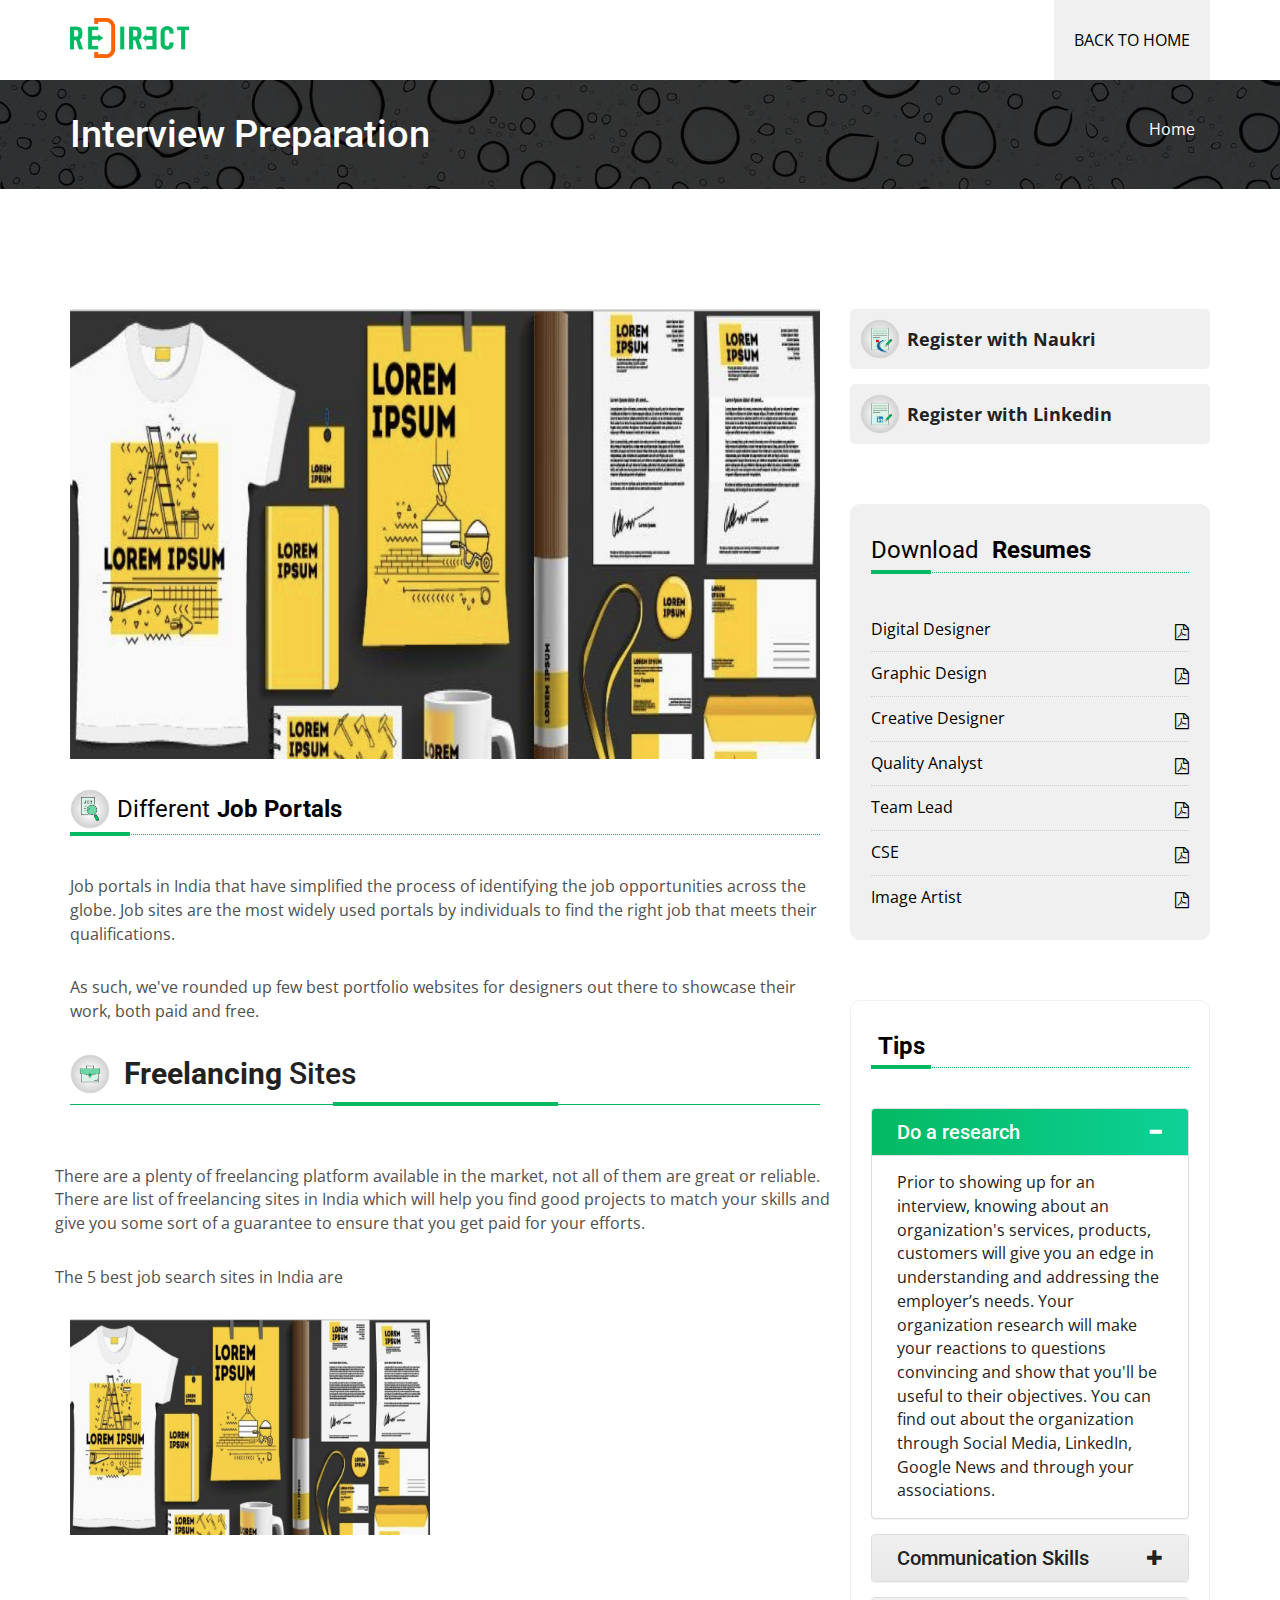
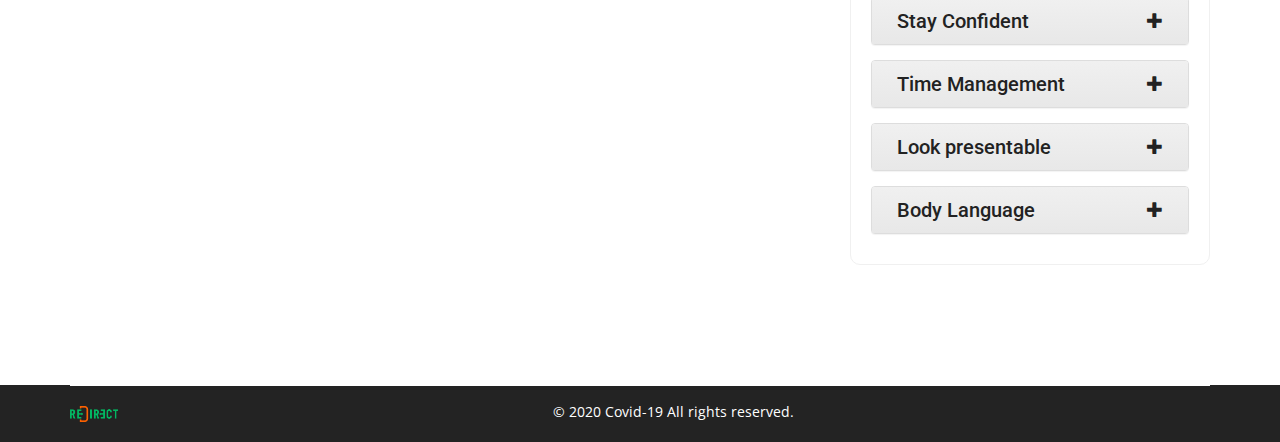
==== commit fd3705fc: "newimages" ====
--- a/InterviewPreparation.html
+++ b/InterviewPreparation.html
@@ -106,21 +106,20 @@
 						<img src="images/service/service-img2.jpg" alt="Graphic Design">
 					</div><!-- end post-image -->
 					<div class="title-box">
-						<h3 class="widget-title">Different <strong>Job Portals</strong></h3>
+						<h3 class="widget-title custom-icon-container"><i class="custom-icon icon-job"></i>Different
+							<strong>Job Portals</strong></h3>
 					</div><!-- end title-box -->
 					<div class="service-content">
-						<p>If you’re a designer, it’s a must to have a portfolio of your works. Your portfolio
-							represents you and your work so it needs to be just right and easily accessible. You should
-							have an online portfolio to show potential clients samples of their creative works. You
-							should have your own website to showcase your creative samples projects or use the existing
-							free tools to portrait all kind of creatives. You can showcase visuals of your work and also
-							network with other professionals.
+						<p>Job portals in India that have simplified the process of identifying the job opportunities
+							across the globe. Job sites are the most widely used portals by individuals to find the
+							right job that meets their qualifications.
 						</p>
 						<p>As such, we've rounded up few best portfolio websites for designers out there to showcase
 							their work, both paid and free.</p>
 
 						<div class="section-title-box">
-							<h2 class="section-title"><strong>Freelancing </strong>Sites</h2>
+							<h2 class="section-title custom-icon-container"><i
+									class="custom-icon icon-freelance"></i><strong>Freelancing </strong>Sites</h2>
 						</div><!-- end section-title-box -->
 						<div class="row clearfix">
 							<p>There are a plenty of freelancing platform available in the market, not all of them are
@@ -140,12 +139,16 @@
 				<aside class="col-sm-4">
 					<div class="service-list-menu">
 						<ul class="service-menu list-unstyled">
-							<li><a
-									href="https://drive.google.com/file/d/1XWU4AC5uuwwkYzLm_NoTGdtmLvnhv1MX/view?usp=sharing"><i
-										class="fa fa-desktop"></i>Register with Naukri</a></li>
-							<li><a
-									href="https://drive.google.com/file/d/1vtfTMo2lXEPvNjunlVmn-grLXmOH1LqR/view?usp=sharing"><i
-										class="fa fa-flash"></i>Register with Linkedin</a></li>
+							<li><a class="custom-icon-container"
+									href="https://drive.google.com/file/d/1jgBuil532PvDWo9i9BJnT-rYoeyo7iQX/view?usp=sharing"
+									target="_blank"><i class="custom-icon icon-naukri"></i>Register with Naukri</a></li>
+							<li><a class="custom-icon-container"
+									href="https://drive.google.com/file/d/1auCxY1ES-IleTow5TZtNO2rr2NFf6hLA/view?usp=sharing"
+									target="_blank"><i class="custom-icon icon-linkin"></i>Register with Linkedin</a>
+							</li>
+							<!--<li><a class="custom-icon-container"
+									href="https://drive.google.com/file/d/1auCxY1ES-IleTow5TZtNO2rr2NFf6hLA/view?usp=sharing"><i
+										class="custom-icon icon-commonquestionnaires"></i>Common Questionnaires</a></li>-->
 
 						</ul><!-- end service-menu -->
 					</div><!-- end service-list-menu -->
--- a/css/style.css
+++ b/css/style.css
@@ -3309,3 +3309,28 @@
     font-size: 14px; 
     padding: 3px 11px;
 }
+.service-menu a.custom-icon-container, .custom-icon-container{display: flex;align-items: center}
+.section-title-box strong, .widget-title strong{margin-left:7px;margin-right:7px; }
+.custom-icon{
+	width: 40px;
+    height: 40px;
+    display: inline-block;
+    background-size: 100%;
+    margin-right: 7px;
+}
+.creative-title{font-size: 29px;}
+.icon-naukri{ background-image:url("../images/newicons/Icon_HowtoRegisterinNaukri.png"); }
+.icon-linkin{ background-image:url("../images/newicons/Icon_HowtoRegisterinLinkedin.png"); }
+.icon-job{background-image:url("../images/newicons/Icon_DifferentJobPortals.png");}
+.icon-freelance{background-image:url("../images/newicons/Icon_Freelance.png");}
+.icon-creativeportfolios{background-image:url("../images/newicons/Icon_CreativePortfolios.png");}
+.icon-commonquestionnaires{background-image:url("../images/newicons/Icon_FewCommonQuestionnaires.png");}
+.icon-preparetheresume{background-image:url("../images/newicons/Icon_HowtoPreparetheResume.png");}
+.icon-resumeformats{background-image:url("../images/newicons/Icon_ResumeFormats.png");}
+.icon-talkwithtips{background-image:url("../images/newicons/Icon_InterviewTalkswithTips.png");}
+.home-page .custom-icon{width: 50px;height: 50px;}
+
+
+
+
+
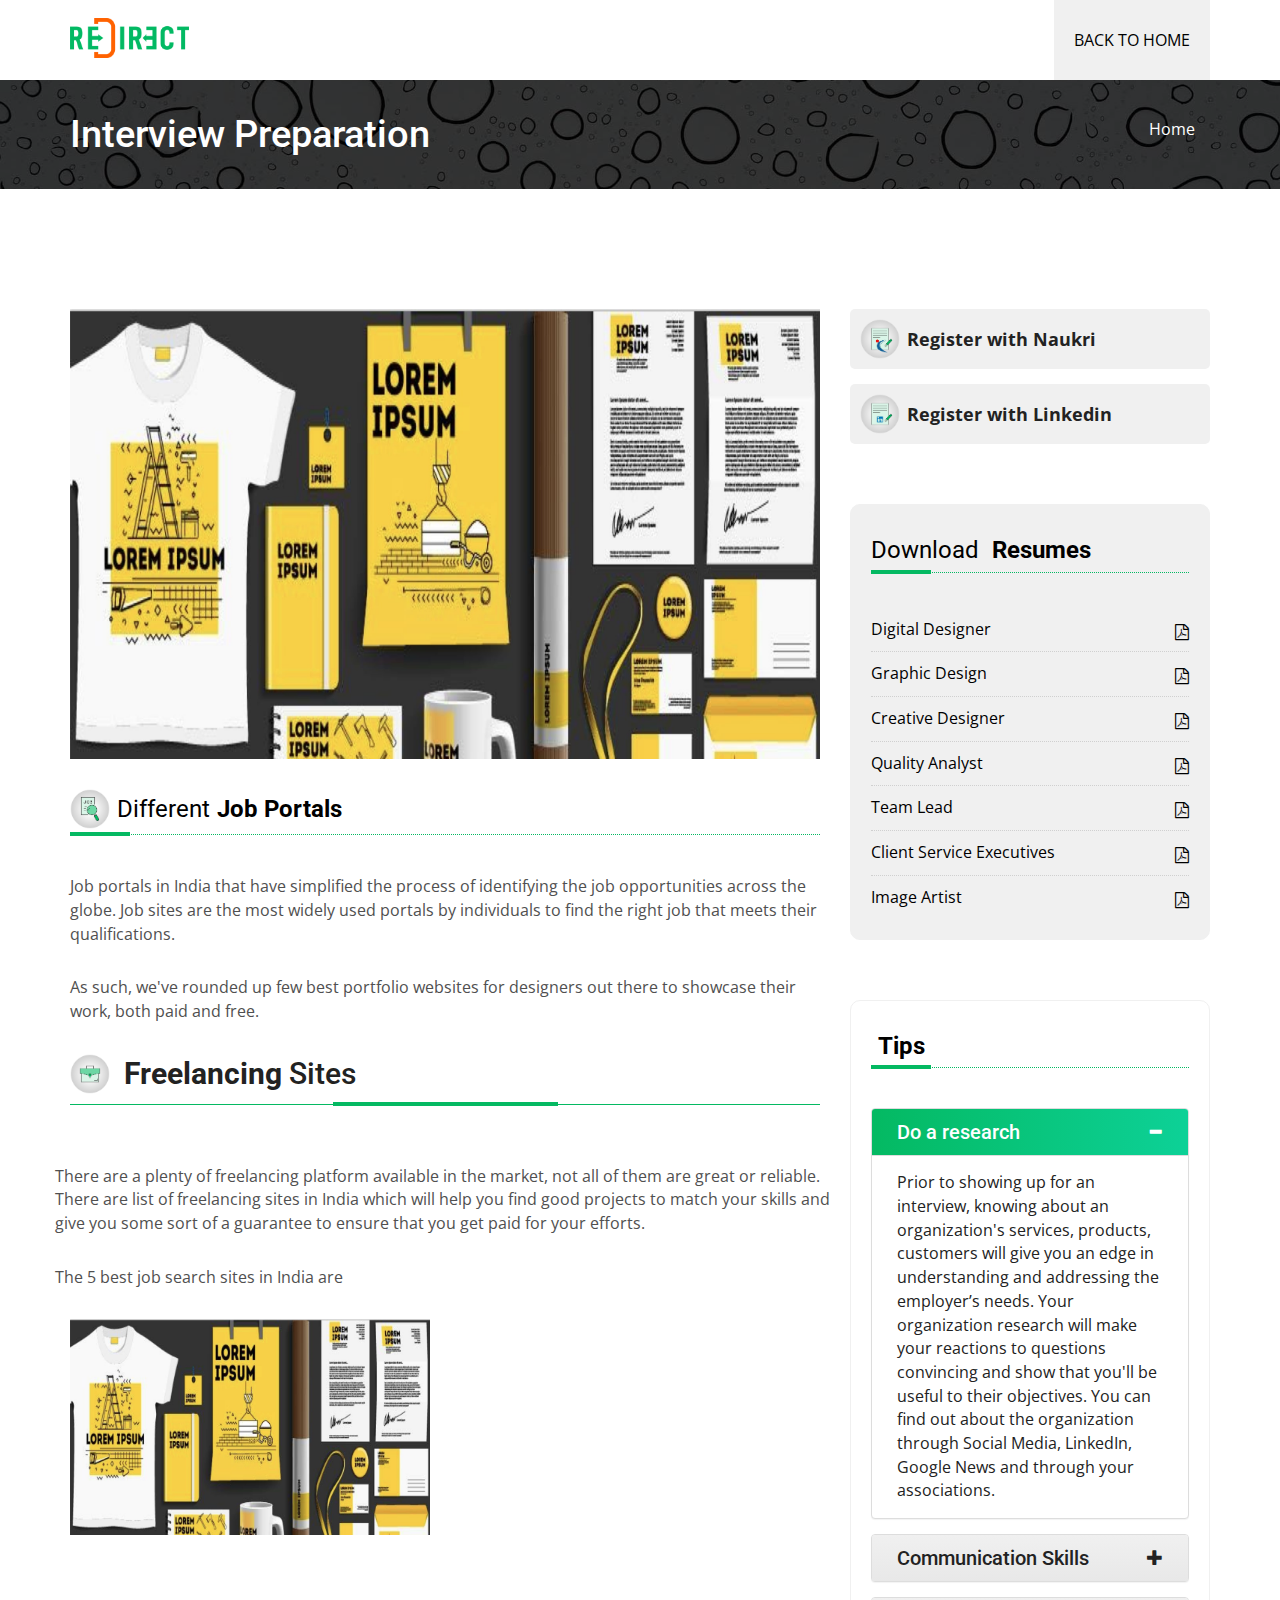
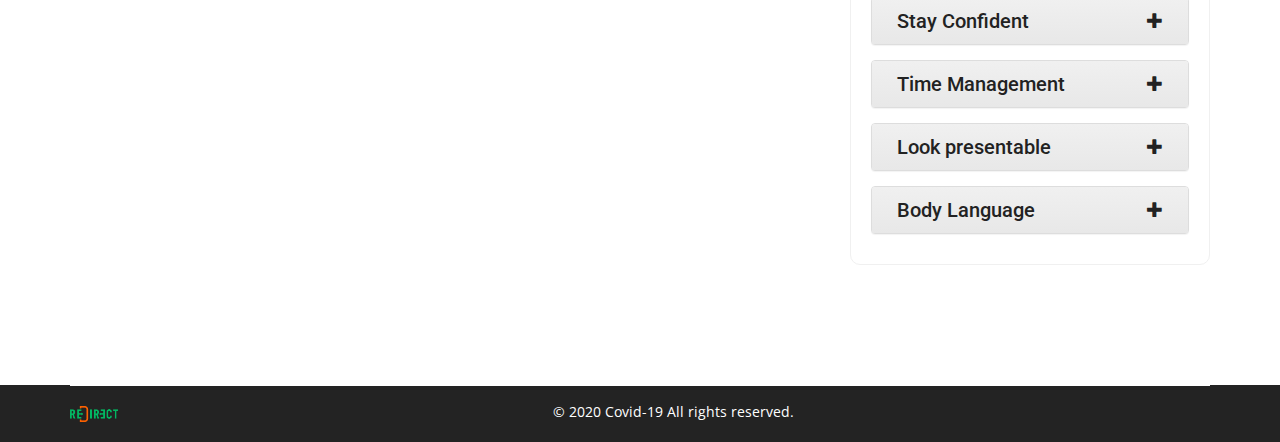
==== commit 67d49e15: "new resumes" ====
--- a/InterviewPreparation.html
+++ b/InterviewPreparation.html
@@ -158,26 +158,27 @@
 						</div><!-- end title-box -->
 						<ul class="brochure-menu list-unstyled">
 							<li><a
-									href="https://drive.google.com/file/d/17WNFSYKNOCTibDK4m1N3uQNvffjh2A8g/view?usp=sharing">Digital
+									href="https://drive.google.com/file/d/1xe_5jiDo7STeHhceplTutR11VsfVc7_y/view?usp=sharing">Digital
 									Designer<i class="fa fa-file-pdf-o"></i></a></li>
 							<li><a
-									href="https://drive.google.com/file/d/1Tt6przf7j_23eugJgZzWKgJCGN5UJdB4/view?usp=sharing">Graphic
+									href="https://drive.google.com/file/d/1bIjtq5TMmKTm_eDA-4UldLG1BIiAMTib/view?usp=sharing">Graphic
 									Design<i class="fa fa-file-pdf-o"></i></a></li>
 							<li><a
-									href="https://drive.google.com/file/d/1GgRHCz0eZvSkO7qbp5DGIYhgK4HzdoLM/view?usp=sharing">Creative
+									href="https://drive.google.com/file/d/1pk_Ao8Khno_BHICmkr9-B34Fq1ldnbGm/view?usp=sharing">Creative
 									Designer<i class="fa fa-file-pdf-o"></i></a></li>
 							<li><a
-									href="https://drive.google.com/file/d/1O304kXF4Wo_CFQR5Qg0GuZP-1ETln8Xr/view?usp=sharing">Quality
+									href="https://drive.google.com/file/d/1avaUBgB8DV7kIIC0qnnjqADK3y1N6Nua/view?usp=sharing">Quality
 									Analyst<i class="fa fa-file-pdf-o"></i></a></li>
 							<li><a
-									href="https://drive.google.com/file/d/16QuiP_c-1lUqkO6chkVyjyOrZAhaJCpG/view?usp=sharing">Team
+									href="https://drive.google.com/file/d/1mwbLfhvUkaIy_L-BzX5VVMnbyMWLGf8v/view?usp=sharing">Team
 									Lead<i class="fa fa-file-pdf-o"></i></a></li>
 
 							<li><a
-									href="https://drive.google.com/file/d/1eiKaWtqCgRPXZkYZZuk0vjdDa0cCkC9u/view?usp=sharing">CSE
+									href="https://drive.google.com/file/d/1Zitd6Jxd_MBWEd-rLepeQDjnKOgQeGoh/view?usp=sharing">Client
+									Service Executives
 									<i class="fa fa-file-pdf-o"></i></a></li>
 							<li><a
-									href="https://drive.google.com/file/d/1aw0BftZbhkipBKhzRQ6SZTL4AA_QQa66/view?usp=sharing">Image
+									href="https://drive.google.com/file/d/1-uIwqASmxBiJi24BiOViJNd5nfsfXRnE/view?usp=sharing">Image
 									Artist<i class="fa fa-file-pdf-o"></i></a></li>
 
 						</ul><!-- end brochure-menu -->
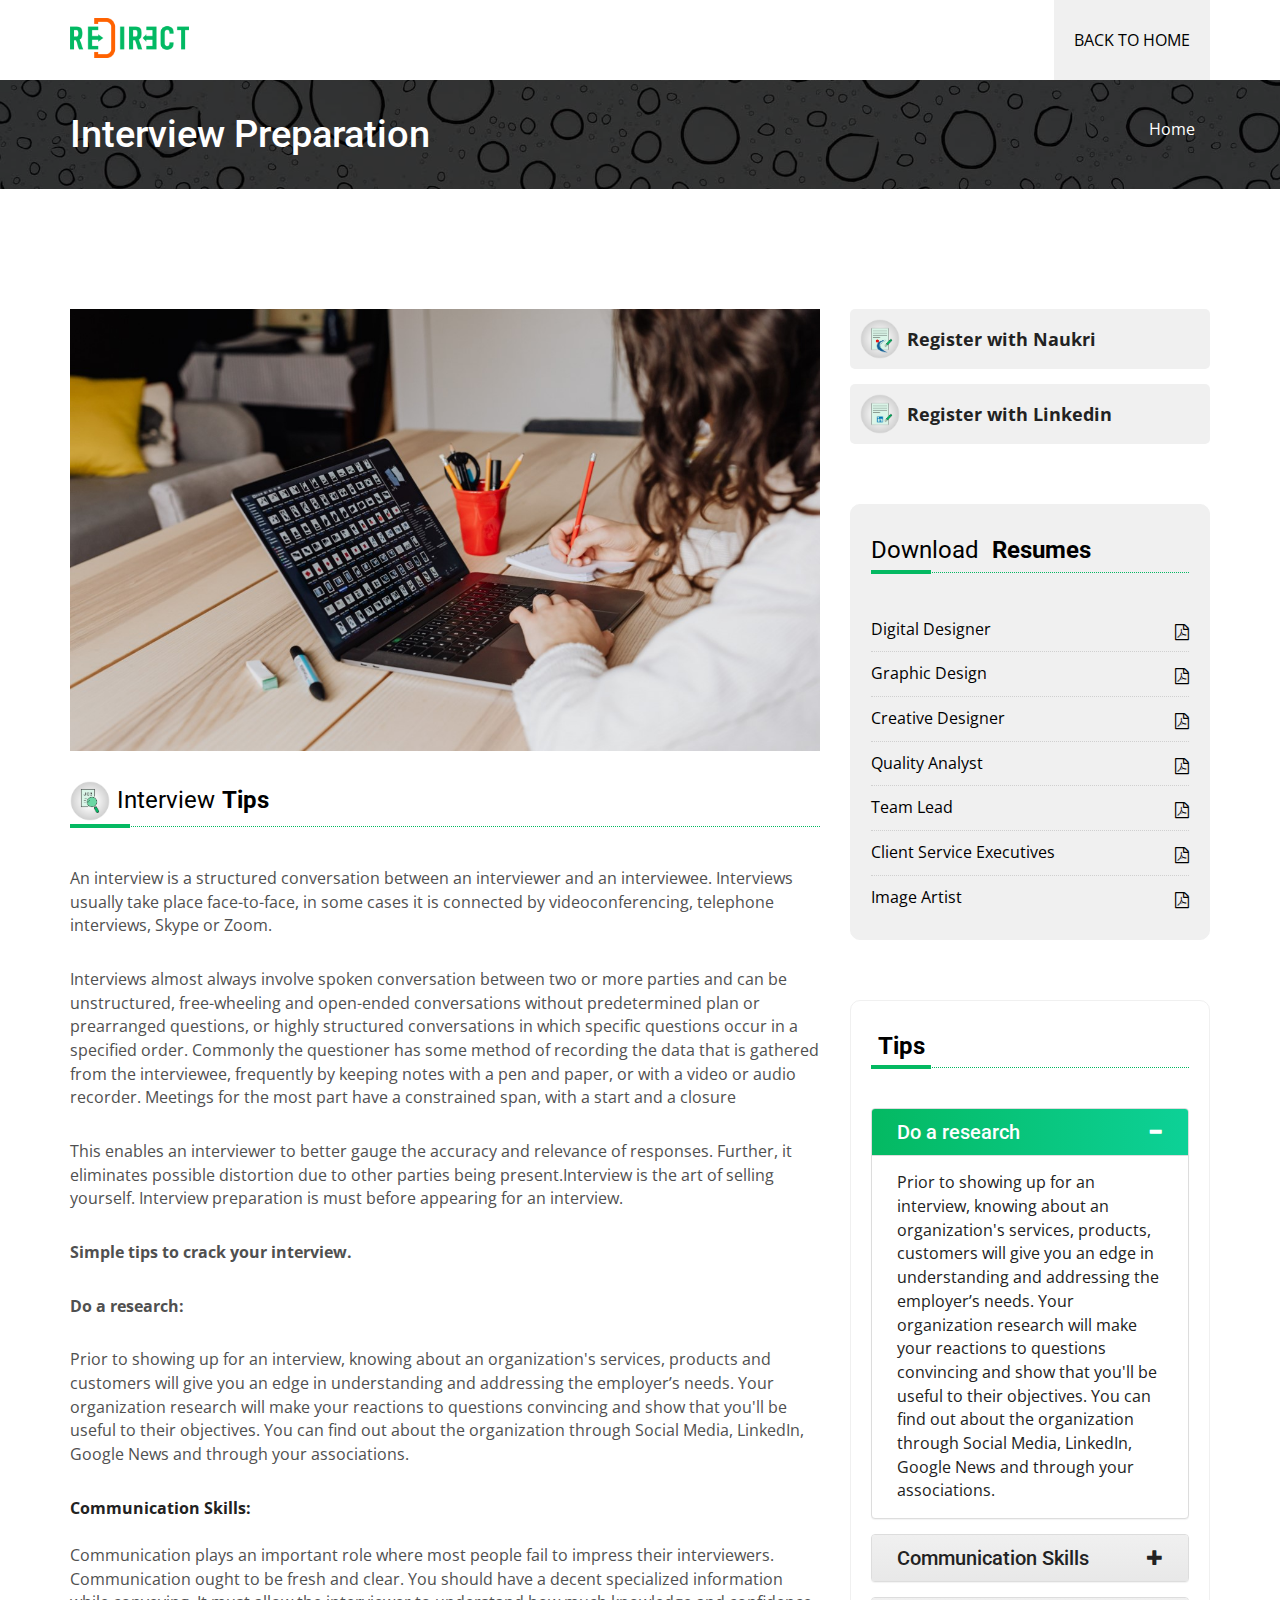
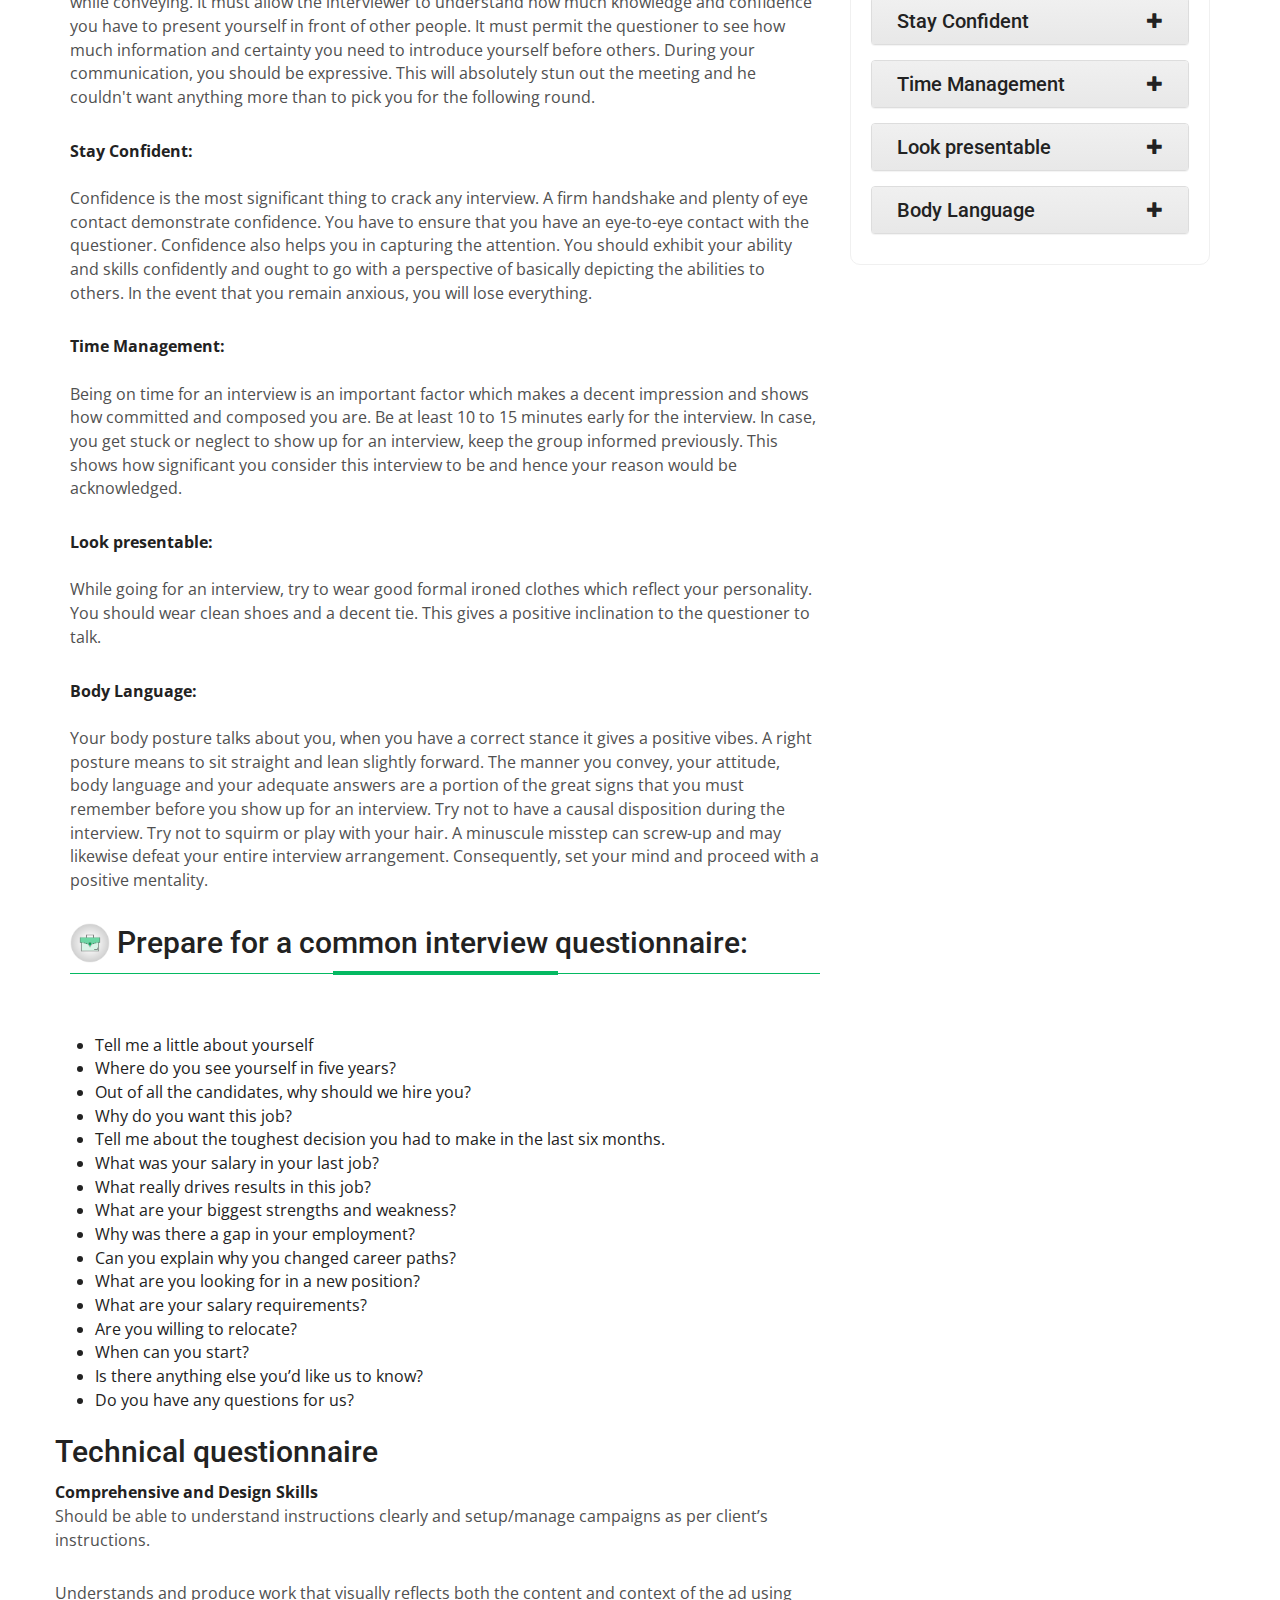
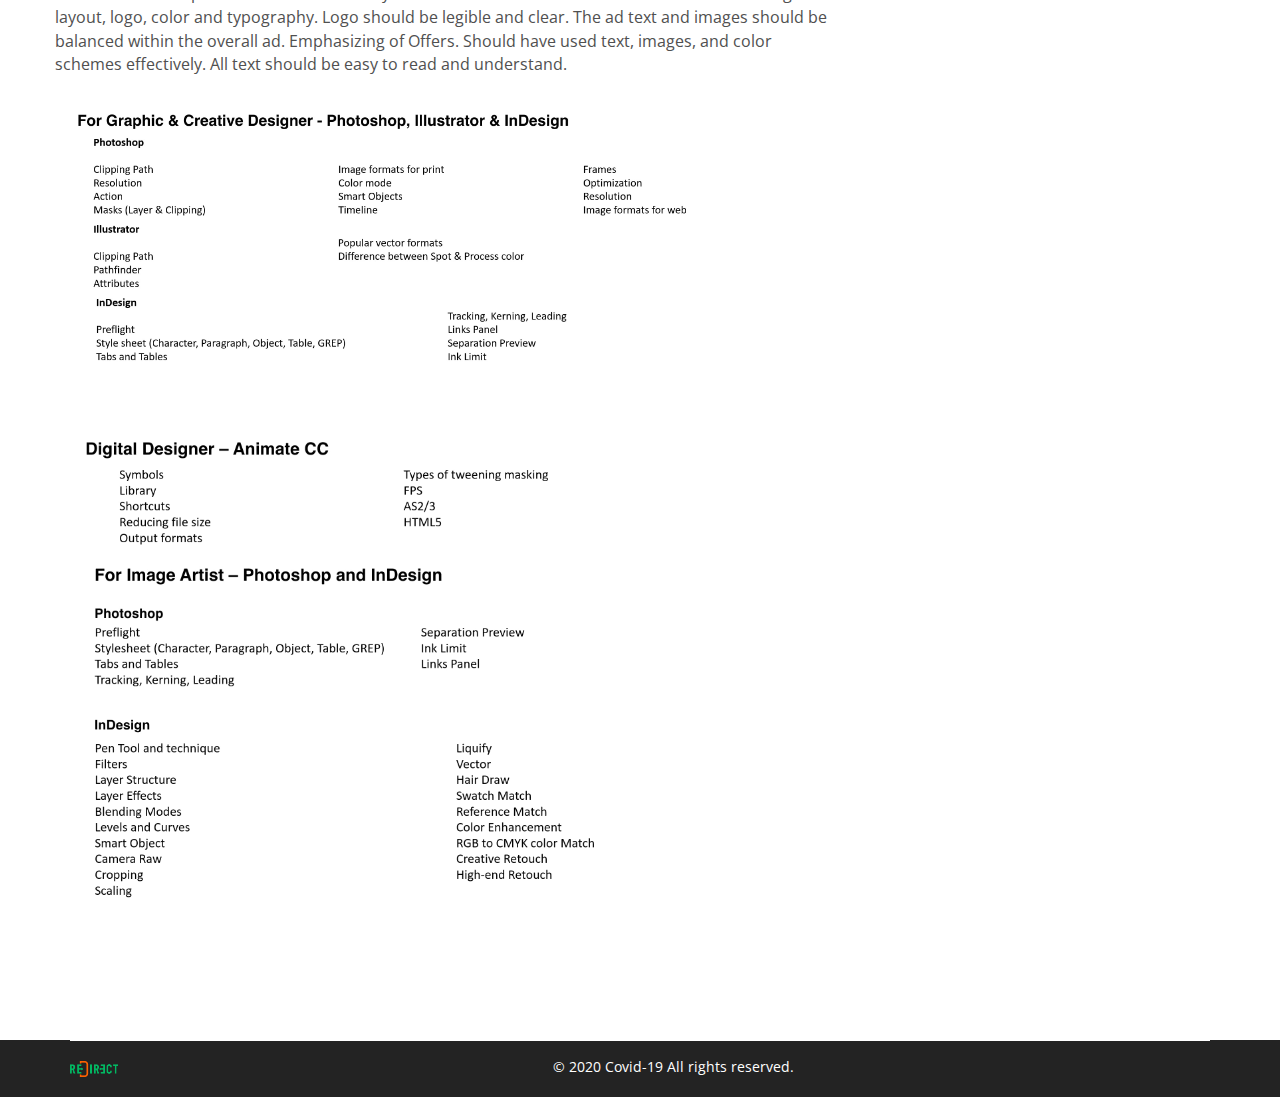
==== commit 43ba85d5: "Updates" ====
--- a/InterviewPreparation.html
+++ b/InterviewPreparation.html
@@ -106,30 +106,160 @@
 						<img src="images/service/service-img2.jpg" alt="Graphic Design">
 					</div><!-- end post-image -->
 					<div class="title-box">
-						<h3 class="widget-title custom-icon-container"><i class="custom-icon icon-job"></i>Different
-							<strong>Job Portals</strong></h3>
+						<h3 class="widget-title custom-icon-container"><i class="custom-icon icon-job"></i>Interview
+							<strong>Tips</strong></h3>
 					</div><!-- end title-box -->
 					<div class="service-content">
-						<p>Job portals in India that have simplified the process of identifying the job opportunities
-							across the globe. Job sites are the most widely used portals by individuals to find the
-							right job that meets their qualifications.
+						<p>An interview is a structured conversation between an interviewer and an interviewee.
+							Interviews usually take place face-to-face, in some cases it is connected by
+							videoconferencing, telephone interviews, Skype or Zoom.
 						</p>
-						<p>As such, we've rounded up few best portfolio websites for designers out there to showcase
-							their work, both paid and free.</p>
+						<p>Interviews almost always involve spoken conversation between two or more parties and can be
+							unstructured, free-wheeling and open-ended conversations without predetermined plan or
+							prearranged questions, or highly structured conversations in which specific questions occur
+							in a specified order. Commonly the questioner has some method of recording the data that is
+							gathered from the interviewee, frequently by keeping notes with a pen and paper, or with a
+							video or audio recorder. Meetings for the most part have a constrained span, with a start
+							and a closure</p>
+						<p>This enables an interviewer to better gauge the accuracy and relevance of responses. Further,
+							it eliminates possible distortion due to other parties being present.​
+
+							​
+
+							Interview is the art of selling yourself. Interview preparation is must before appearing for
+							an interview.</p>
+
+						<p><strong>Simple tips to crack your interview.</strong></p>
+						<p><strong>Do a research: ​</strong>
+
+						<p>Prior to showing up for an interview, knowing about an organization's services, products and
+							customers will give you an edge in understanding and addressing the employer’s needs. Your
+							organization research will make your reactions to questions convincing and show that you'll
+							be useful to their objectives. You can find out about the organization through Social Media,
+							LinkedIn, Google News and through your associations.​</p>
+
+						​
+
+						<strong>Communication Skills:​</strong>
+						<br>
+						<br>
+						<p>Communication plays an important role where most people fail to impress their interviewers.
+							Communication ought to be fresh and clear. You should have a decent specialized information
+							while conveying. It must allow the interviewer to understand how much knowledge and
+							confidence you have to present yourself in front of other people. It must permit the
+							questioner to see how much information and certainty you need to introduce yourself before
+							others. During your communication, you should be expressive. This will absolutely stun out
+							the meeting and he couldn't want anything more than to pick you for the following round.</p>
+
+						</p>
+						<strong>Stay Confident: ​</strong>
+						<br>
+						<br>
+						<p>Confidence is the most significant thing to crack any interview. A firm handshake and plenty
+							of
+							eye contact demonstrate confidence. You have to ensure that you have an eye-to-eye contact
+							with
+							the questioner. Confidence also helps you in capturing the attention. You should exhibit
+							your
+							ability and skills confidently and ought to go with a perspective of basically depicting the
+							abilities to others. In the event that you remain anxious, you will lose everything.​</p>
+
+						<strong>Time Management: </strong>
+						<br>
+						<br>
+						<p>Being on time for an interview is an important factor which makes a decent impression and
+							shows
+							how committed and composed you are. Be at least 10 to 15 minutes early for the interview. In
+							case, you get stuck or neglect to show up for an interview, keep the group informed
+							previously.
+							This shows how significant you consider this interview to be and hence your reason would be
+							acknowledged.​</p>
+						​
+						<strong>Look presentable: </strong>
+						​ <br>
+						<br>
+						<p>While going for an interview, try to wear good formal ironed clothes which reflect your
+							personality. You should wear clean shoes and a decent tie. This gives a positive inclination
+							to
+							the questioner to talk.</p>
+						<strong> Body Language: ​</strong>
+						<br>
+						<br>
+						<p>Your body posture talks about you, when you have a correct stance it gives a positive vibes.
+							A
+							right posture means to sit straight and lean slightly forward. The manner you convey, your
+							attitude, body language and your adequate answers are a portion of the great signs that you
+							must
+							remember before you show up for an interview. Try not to have a causal disposition during
+							the
+							interview. Try not to squirm or play with your hair. ​
+
+							A minuscule misstep can screw-up and may likewise defeat your entire interview arrangement.
+							Consequently, set your mind and proceed with a positive mentality.</p>
+
+
+
+
 
 						<div class="section-title-box">
 							<h2 class="section-title custom-icon-container"><i
-									class="custom-icon icon-freelance"></i><strong>Freelancing </strong>Sites</h2>
+									class="custom-icon icon-freelance"></i>Prepare for a common interview questionnaire:
+							</h2>
 						</div><!-- end section-title-box -->
 						<div class="row clearfix">
-							<p>There are a plenty of freelancing platform available in the market, not all of them are
-								great or reliable. There are list of freelancing sites in India which will help you find
-								good projects to match your skills and give you some sort of a guarantee to ensure that
-								you get paid for your efforts.</p>
-							<p>The 5 best job search sites in India are</p>
-
-							<div class="col-sm-6 col-xs-12">
-								<img src="images/service/service-img2.jpg" alt="">
+
+
+							<ul>
+
+								<li>Tell me a little about yourself​</li>
+
+								<li>Where do you see yourself in five years?​</li>
+
+								<li>Out of all the candidates, why should we hire you?​</li>
+
+								<li>Why do you want this job?​</li>
+
+								<li>Tell me about the toughest decision you had to make in the last six months.​</li>
+
+								<li>What was your salary in your last job?​</li>
+
+								<li>What really drives results in this job?​</li>
+
+								<li>What are your biggest strengths and weakness?​</li>
+
+								<li>Why was there a gap in your employment?​</li>
+
+								<li>Can you explain why you changed career paths?​</li>
+
+								<li>What are you looking for in a new position?​</li>
+
+								<li>What are your salary requirements?​</li>
+
+								<li>Are you willing to relocate?​</li>
+
+								<li>When can you start?​</li>
+
+								<li>Is there anything else you’d like us to know?​</li>
+
+								<li>Do you have any questions for us?</li>
+							</ul>
+
+							<h2>Technical questionnaire </h2>
+							<strong>Comprehensive and Design Skills</strong>
+
+							<p>Should be able to understand instructions clearly and setup/manage campaigns as per
+								client’s instructions. ​</p>
+
+							<p>Understands and produce work that visually reflects both the content and context of the
+								ad using layout, logo, color and typography. Logo should be legible and clear. The ad
+								text and images should be balanced within the overall ad. Emphasizing of Offers. Should
+								have used text, images, and color schemes effectively. All text should be easy to read
+								and understand.</p>
+							<div class="col-sm-12 col-xs-12">
+								<img src="images/service/s1.jpg" style="width: 100%;" alt="">
+							</div><!-- end col -->
+							<div class="col-sm-12 col-xs-12">
+								<img src="images/service/s2.jpg" style="width: 100%;" alt="">
 							</div><!-- end col -->
 						</div><!-- end row -->
 
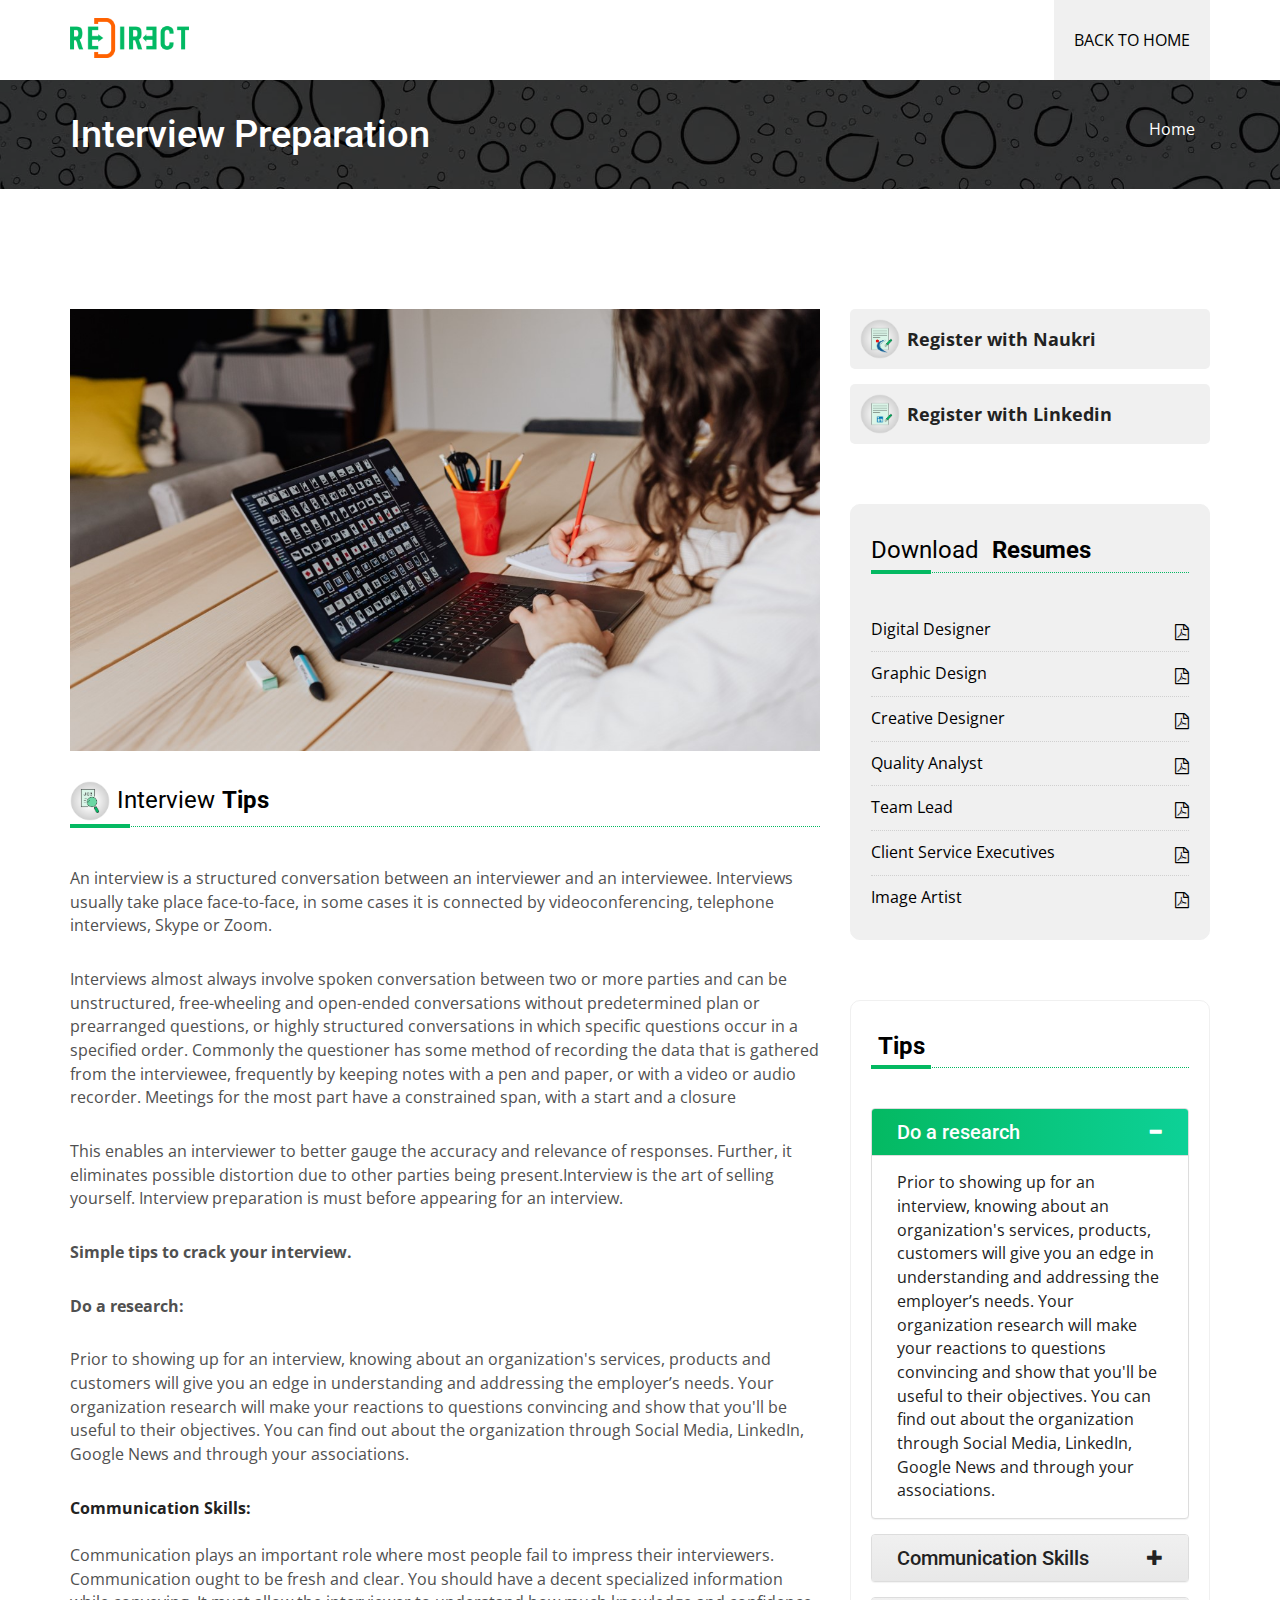
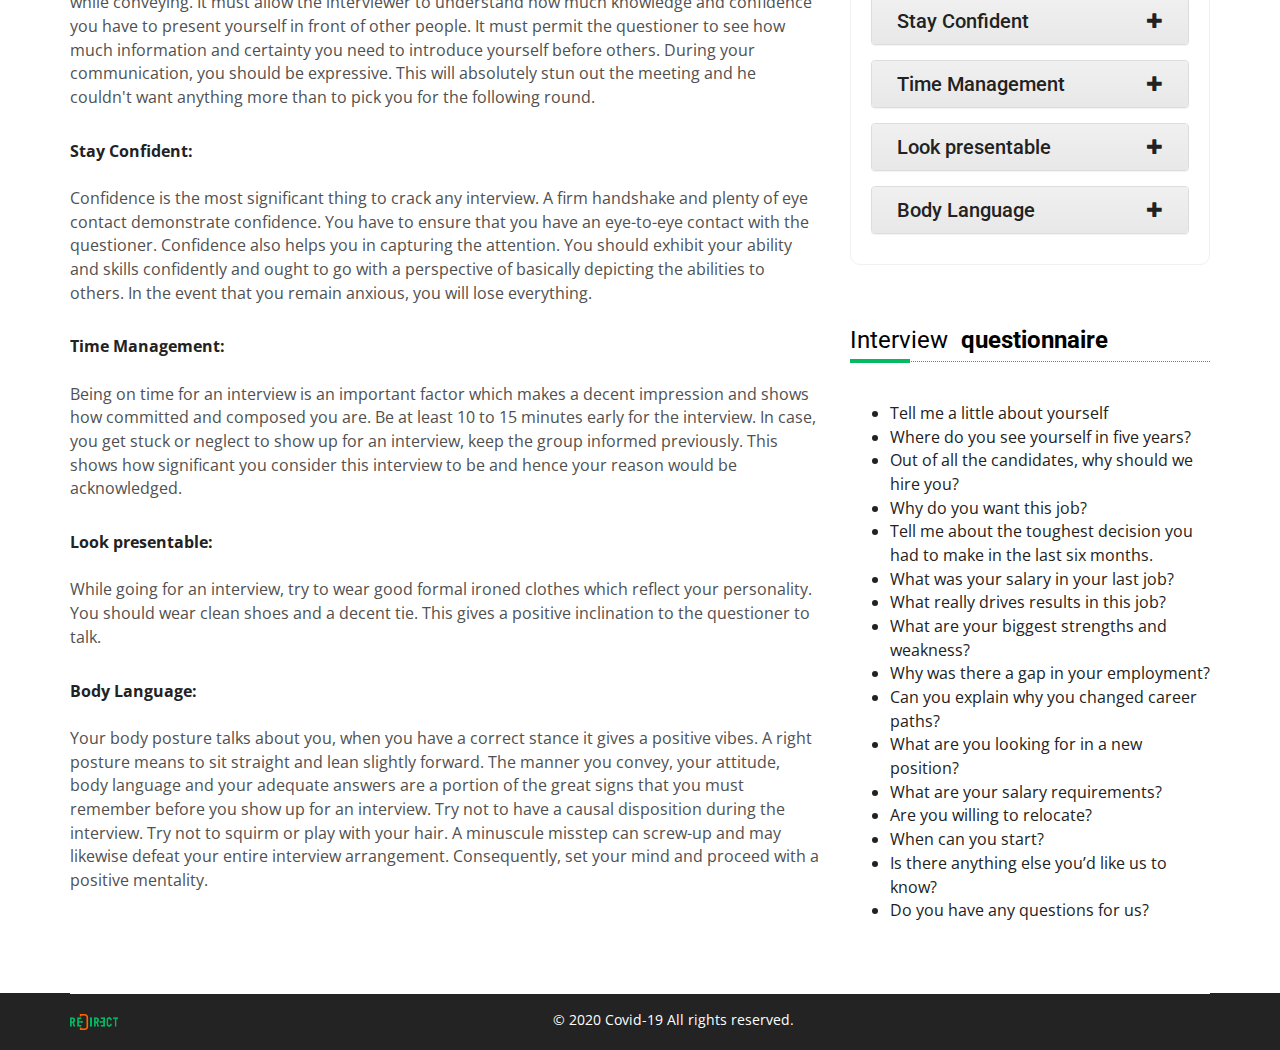
==== commit c043264c: "Update" ====
--- a/InterviewPreparation.html
+++ b/InterviewPreparation.html
@@ -201,67 +201,6 @@
 
 
 
-						<div class="section-title-box">
-							<h2 class="section-title custom-icon-container"><i
-									class="custom-icon icon-freelance"></i>Prepare for a common interview questionnaire:
-							</h2>
-						</div><!-- end section-title-box -->
-						<div class="row clearfix">
-
-
-							<ul>
-
-								<li>Tell me a little about yourself​</li>
-
-								<li>Where do you see yourself in five years?​</li>
-
-								<li>Out of all the candidates, why should we hire you?​</li>
-
-								<li>Why do you want this job?​</li>
-
-								<li>Tell me about the toughest decision you had to make in the last six months.​</li>
-
-								<li>What was your salary in your last job?​</li>
-
-								<li>What really drives results in this job?​</li>
-
-								<li>What are your biggest strengths and weakness?​</li>
-
-								<li>Why was there a gap in your employment?​</li>
-
-								<li>Can you explain why you changed career paths?​</li>
-
-								<li>What are you looking for in a new position?​</li>
-
-								<li>What are your salary requirements?​</li>
-
-								<li>Are you willing to relocate?​</li>
-
-								<li>When can you start?​</li>
-
-								<li>Is there anything else you’d like us to know?​</li>
-
-								<li>Do you have any questions for us?</li>
-							</ul>
-
-							<h2>Technical questionnaire </h2>
-							<strong>Comprehensive and Design Skills</strong>
-
-							<p>Should be able to understand instructions clearly and setup/manage campaigns as per
-								client’s instructions. ​</p>
-
-							<p>Understands and produce work that visually reflects both the content and context of the
-								ad using layout, logo, color and typography. Logo should be legible and clear. The ad
-								text and images should be balanced within the overall ad. Emphasizing of Offers. Should
-								have used text, images, and color schemes effectively. All text should be easy to read
-								and understand.</p>
-							<div class="col-sm-12 col-xs-12">
-								<img src="images/service/s1.jpg" style="width: 100%;" alt="">
-							</div><!-- end col -->
-							<div class="col-sm-12 col-xs-12">
-								<img src="images/service/s2.jpg" style="width: 100%;" alt="">
-							</div><!-- end col -->
-						</div><!-- end row -->
 
 
 					</div><!-- end service-content -->
@@ -456,6 +395,46 @@
 						</div><!-- end panel-group -->
 					</div><!-- end service-features -->
 
+
+					<div class="widget ">
+						<div class="title-box">
+							<h3 class="widget-title">Interview <strong> questionnaire</strong></h3>
+						</div><!-- end title-box -->
+						<ul>
+
+							<li>Tell me a little about yourself​</li>
+
+							<li>Where do you see yourself in five years?​</li>
+
+							<li>Out of all the candidates, why should we hire you?​</li>
+
+							<li>Why do you want this job?​</li>
+
+							<li>Tell me about the toughest decision you had to make in the last six months.​</li>
+
+							<li>What was your salary in your last job?​</li>
+
+							<li>What really drives results in this job?​</li>
+
+							<li>What are your biggest strengths and weakness?​</li>
+
+							<li>Why was there a gap in your employment?​</li>
+
+							<li>Can you explain why you changed career paths?​</li>
+
+							<li>What are you looking for in a new position?​</li>
+
+							<li>What are your salary requirements?​</li>
+
+							<li>Are you willing to relocate?​</li>
+
+							<li>When can you start?​</li>
+
+							<li>Is there anything else you’d like us to know?​</li>
+
+							<li>Do you have any questions for us?</li>
+						</ul>
+					</div><!-- end widget comments -->
 
 				</aside><!-- end col-sm-4 -->
 			</div><!-- end container -->
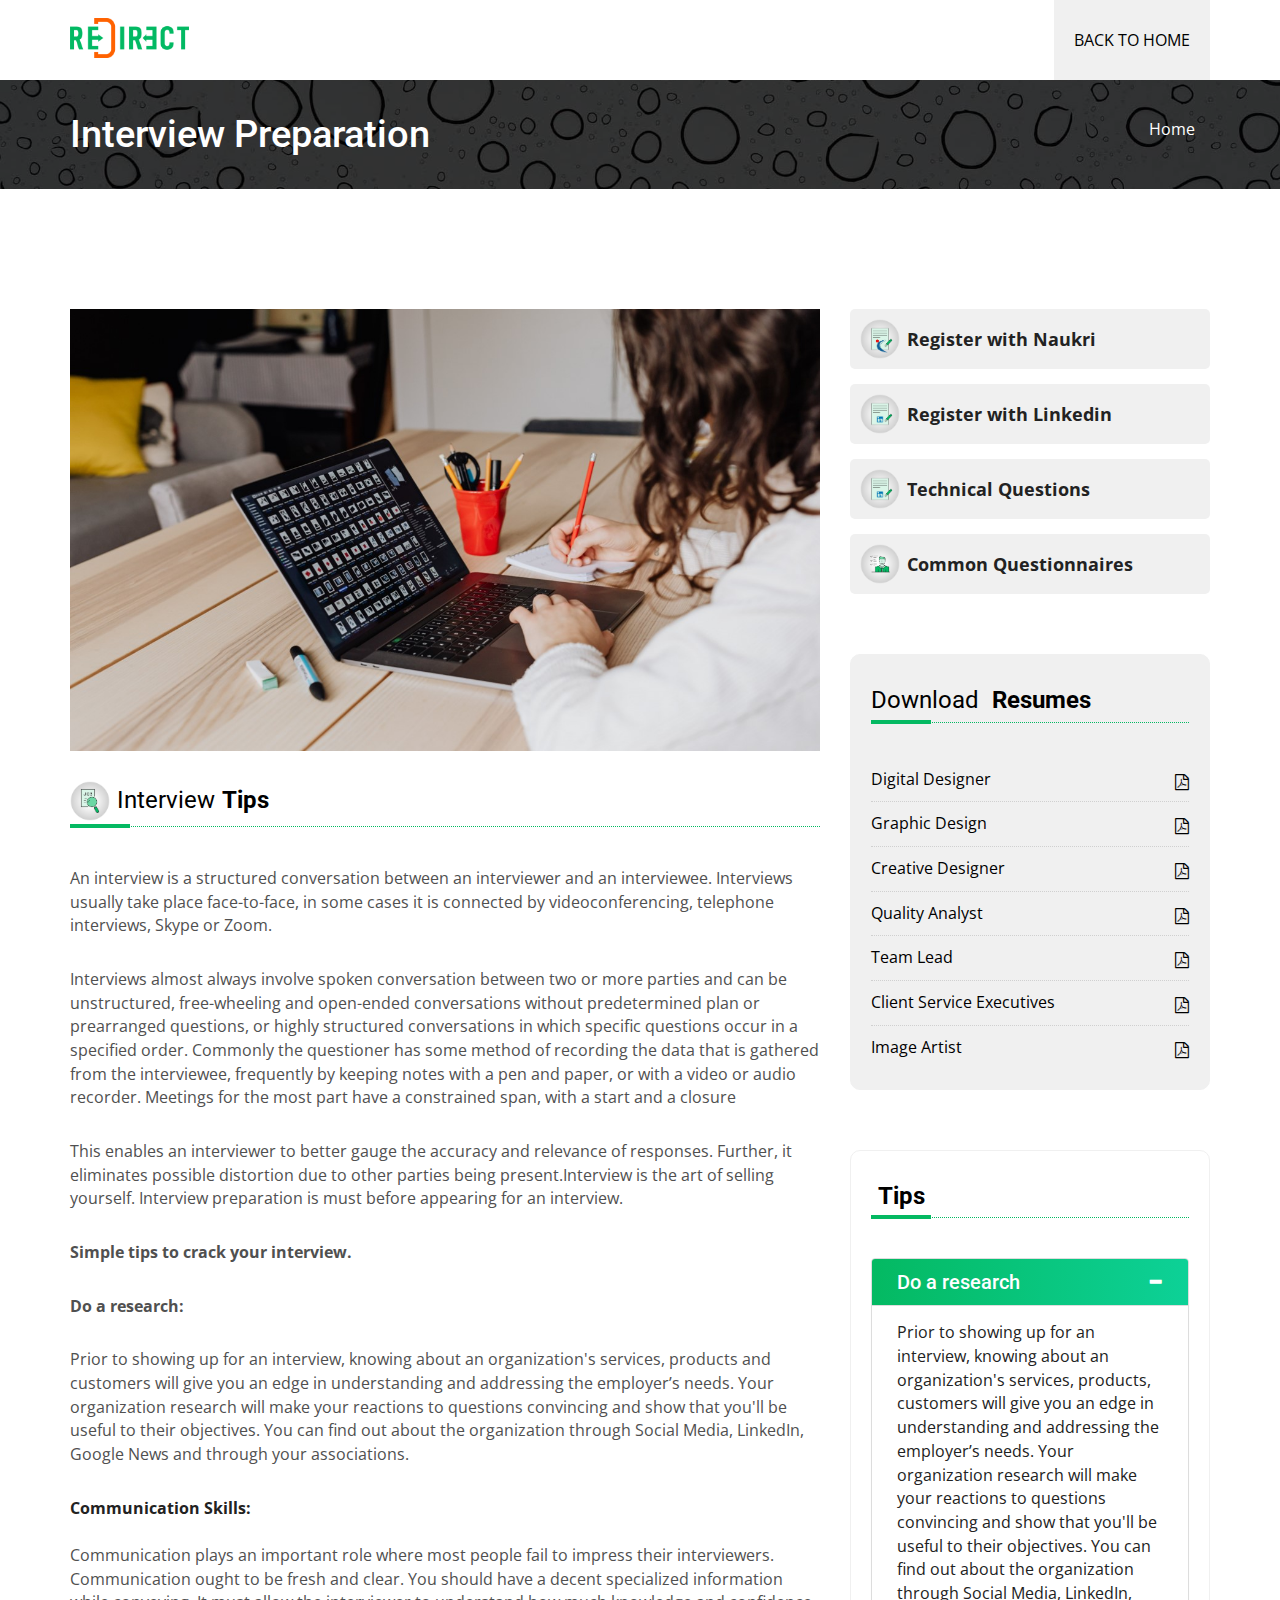
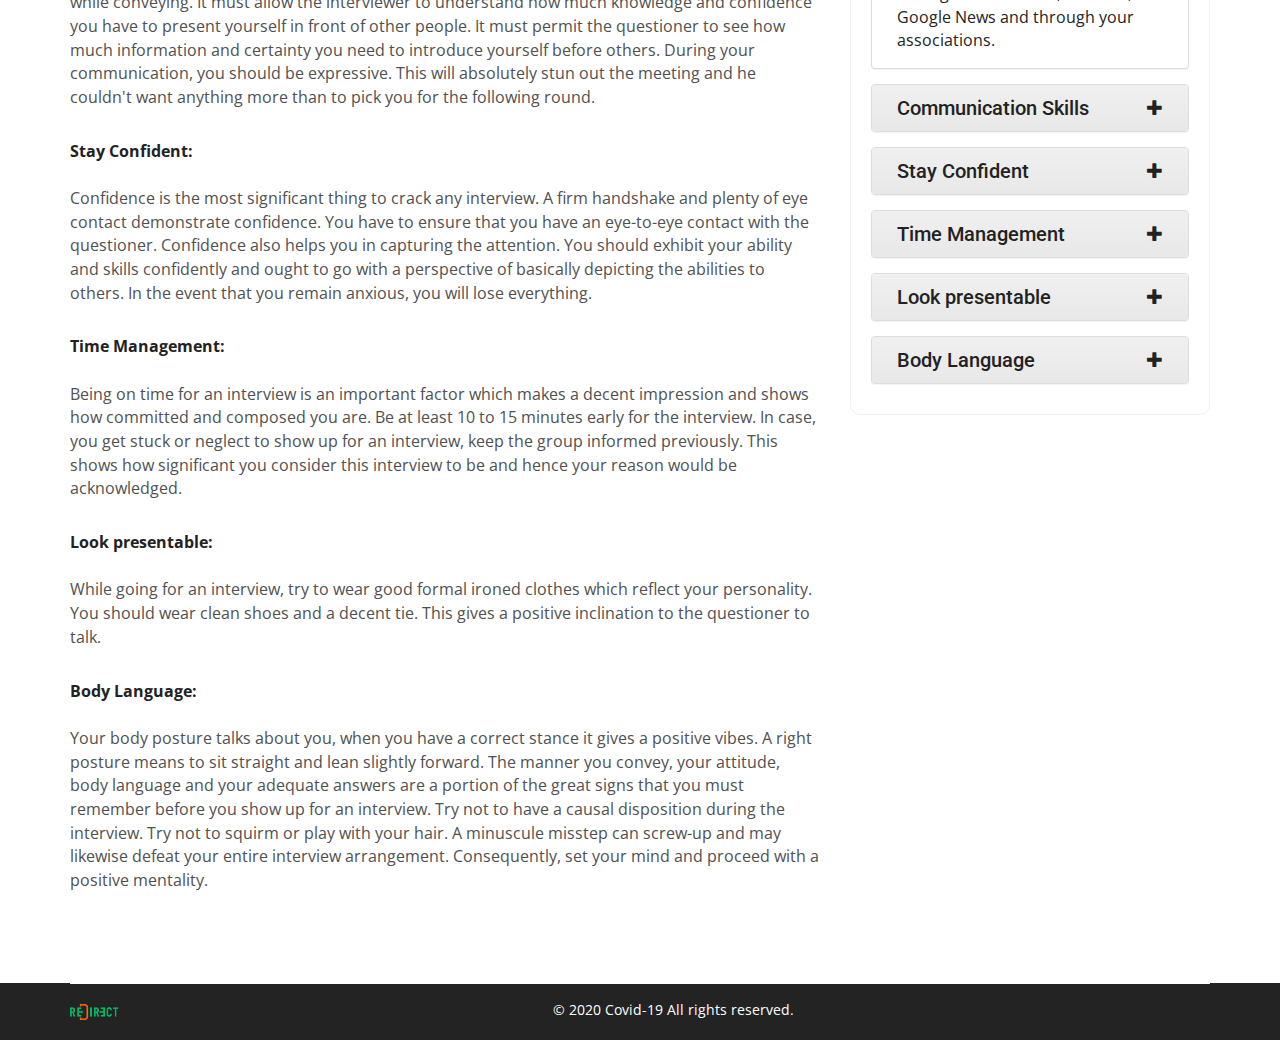
==== commit 48a5bc60: "updated Question" ====
--- a/InterviewPreparation.html
+++ b/InterviewPreparation.html
@@ -215,9 +215,13 @@
 									href="https://drive.google.com/file/d/1auCxY1ES-IleTow5TZtNO2rr2NFf6hLA/view?usp=sharing"
 									target="_blank"><i class="custom-icon icon-linkin"></i>Register with Linkedin</a>
 							</li>
-							<!--<li><a class="custom-icon-container"
-									href="https://drive.google.com/file/d/1auCxY1ES-IleTow5TZtNO2rr2NFf6hLA/view?usp=sharing"><i
-										class="custom-icon icon-commonquestionnaires"></i>Common Questionnaires</a></li>-->
+							<li><a class="custom-icon-container"
+									href="https://drive.google.com/file/d/1_iUzWmgHUNIujKYb2DkcDWJM1DPqGfYF/view?usp=sharing"
+									target="_blank"><i class="custom-icon icon-linkin"></i>Technical Questions</a>
+							</li>
+							<li><a class="custom-icon-container"
+									href="https://drive.google.com/file/d/184-cUSXQpEGnqEm8K9FayDokvmsqOkmX/view?usp=sharing"><i
+										class="custom-icon icon-commonquestionnaires"></i>Common Questionnaires</a></li>
 
 						</ul><!-- end service-menu -->
 					</div><!-- end service-list-menu -->
@@ -226,28 +230,28 @@
 							<h3 class="widget-title">Download <strong>Resumes</strong></h3>
 						</div><!-- end title-box -->
 						<ul class="brochure-menu list-unstyled">
-							<li><a
-									href="https://drive.google.com/file/d/1xe_5jiDo7STeHhceplTutR11VsfVc7_y/view?usp=sharing">Digital
+							<li><a href="https://drive.google.com/file/d/1xe_5jiDo7STeHhceplTutR11VsfVc7_y/view?usp=sharing"
+									target="_blank">Digital
 									Designer<i class="fa fa-file-pdf-o"></i></a></li>
-							<li><a
-									href="https://drive.google.com/file/d/1bIjtq5TMmKTm_eDA-4UldLG1BIiAMTib/view?usp=sharing">Graphic
+							<li><a href="https://drive.google.com/file/d/1bIjtq5TMmKTm_eDA-4UldLG1BIiAMTib/view?usp=sharing"
+									target="_blank">Graphic
 									Design<i class="fa fa-file-pdf-o"></i></a></li>
-							<li><a
-									href="https://drive.google.com/file/d/1pk_Ao8Khno_BHICmkr9-B34Fq1ldnbGm/view?usp=sharing">Creative
+							<li><a href="https://drive.google.com/file/d/1pk_Ao8Khno_BHICmkr9-B34Fq1ldnbGm/view?usp=sharing"
+									target="_blank">Creative
 									Designer<i class="fa fa-file-pdf-o"></i></a></li>
-							<li><a
-									href="https://drive.google.com/file/d/1avaUBgB8DV7kIIC0qnnjqADK3y1N6Nua/view?usp=sharing">Quality
+							<li><a href="https://drive.google.com/file/d/1avaUBgB8DV7kIIC0qnnjqADK3y1N6Nua/view?usp=sharing"
+									target="_blank">Quality
 									Analyst<i class="fa fa-file-pdf-o"></i></a></li>
-							<li><a
-									href="https://drive.google.com/file/d/1mwbLfhvUkaIy_L-BzX5VVMnbyMWLGf8v/view?usp=sharing">Team
+							<li><a href="https://drive.google.com/file/d/1mwbLfhvUkaIy_L-BzX5VVMnbyMWLGf8v/view?usp=sharing"
+									target="_blank">Team
 									Lead<i class="fa fa-file-pdf-o"></i></a></li>
 
-							<li><a
-									href="https://drive.google.com/file/d/1Zitd6Jxd_MBWEd-rLepeQDjnKOgQeGoh/view?usp=sharing">Client
+							<li><a href="https://drive.google.com/file/d/1Zitd6Jxd_MBWEd-rLepeQDjnKOgQeGoh/view?usp=sharing"
+									target="_blank">Client
 									Service Executives
 									<i class="fa fa-file-pdf-o"></i></a></li>
-							<li><a
-									href="https://drive.google.com/file/d/1-uIwqASmxBiJi24BiOViJNd5nfsfXRnE/view?usp=sharing">Image
+							<li><a href="https://drive.google.com/file/d/1-uIwqASmxBiJi24BiOViJNd5nfsfXRnE/view?usp=sharing"
+									target="_blank">Image
 									Artist<i class="fa fa-file-pdf-o"></i></a></li>
 
 						</ul><!-- end brochure-menu -->
@@ -396,45 +400,7 @@
 					</div><!-- end service-features -->
 
 
-					<div class="widget ">
-						<div class="title-box">
-							<h3 class="widget-title">Interview <strong> questionnaire</strong></h3>
-						</div><!-- end title-box -->
-						<ul>
-
-							<li>Tell me a little about yourself​</li>
-
-							<li>Where do you see yourself in five years?​</li>
-
-							<li>Out of all the candidates, why should we hire you?​</li>
-
-							<li>Why do you want this job?​</li>
-
-							<li>Tell me about the toughest decision you had to make in the last six months.​</li>
-
-							<li>What was your salary in your last job?​</li>
-
-							<li>What really drives results in this job?​</li>
-
-							<li>What are your biggest strengths and weakness?​</li>
-
-							<li>Why was there a gap in your employment?​</li>
-
-							<li>Can you explain why you changed career paths?​</li>
-
-							<li>What are you looking for in a new position?​</li>
-
-							<li>What are your salary requirements?​</li>
-
-							<li>Are you willing to relocate?​</li>
-
-							<li>When can you start?​</li>
-
-							<li>Is there anything else you’d like us to know?​</li>
-
-							<li>Do you have any questions for us?</li>
-						</ul>
-					</div><!-- end widget comments -->
+
 
 				</aside><!-- end col-sm-4 -->
 			</div><!-- end container -->
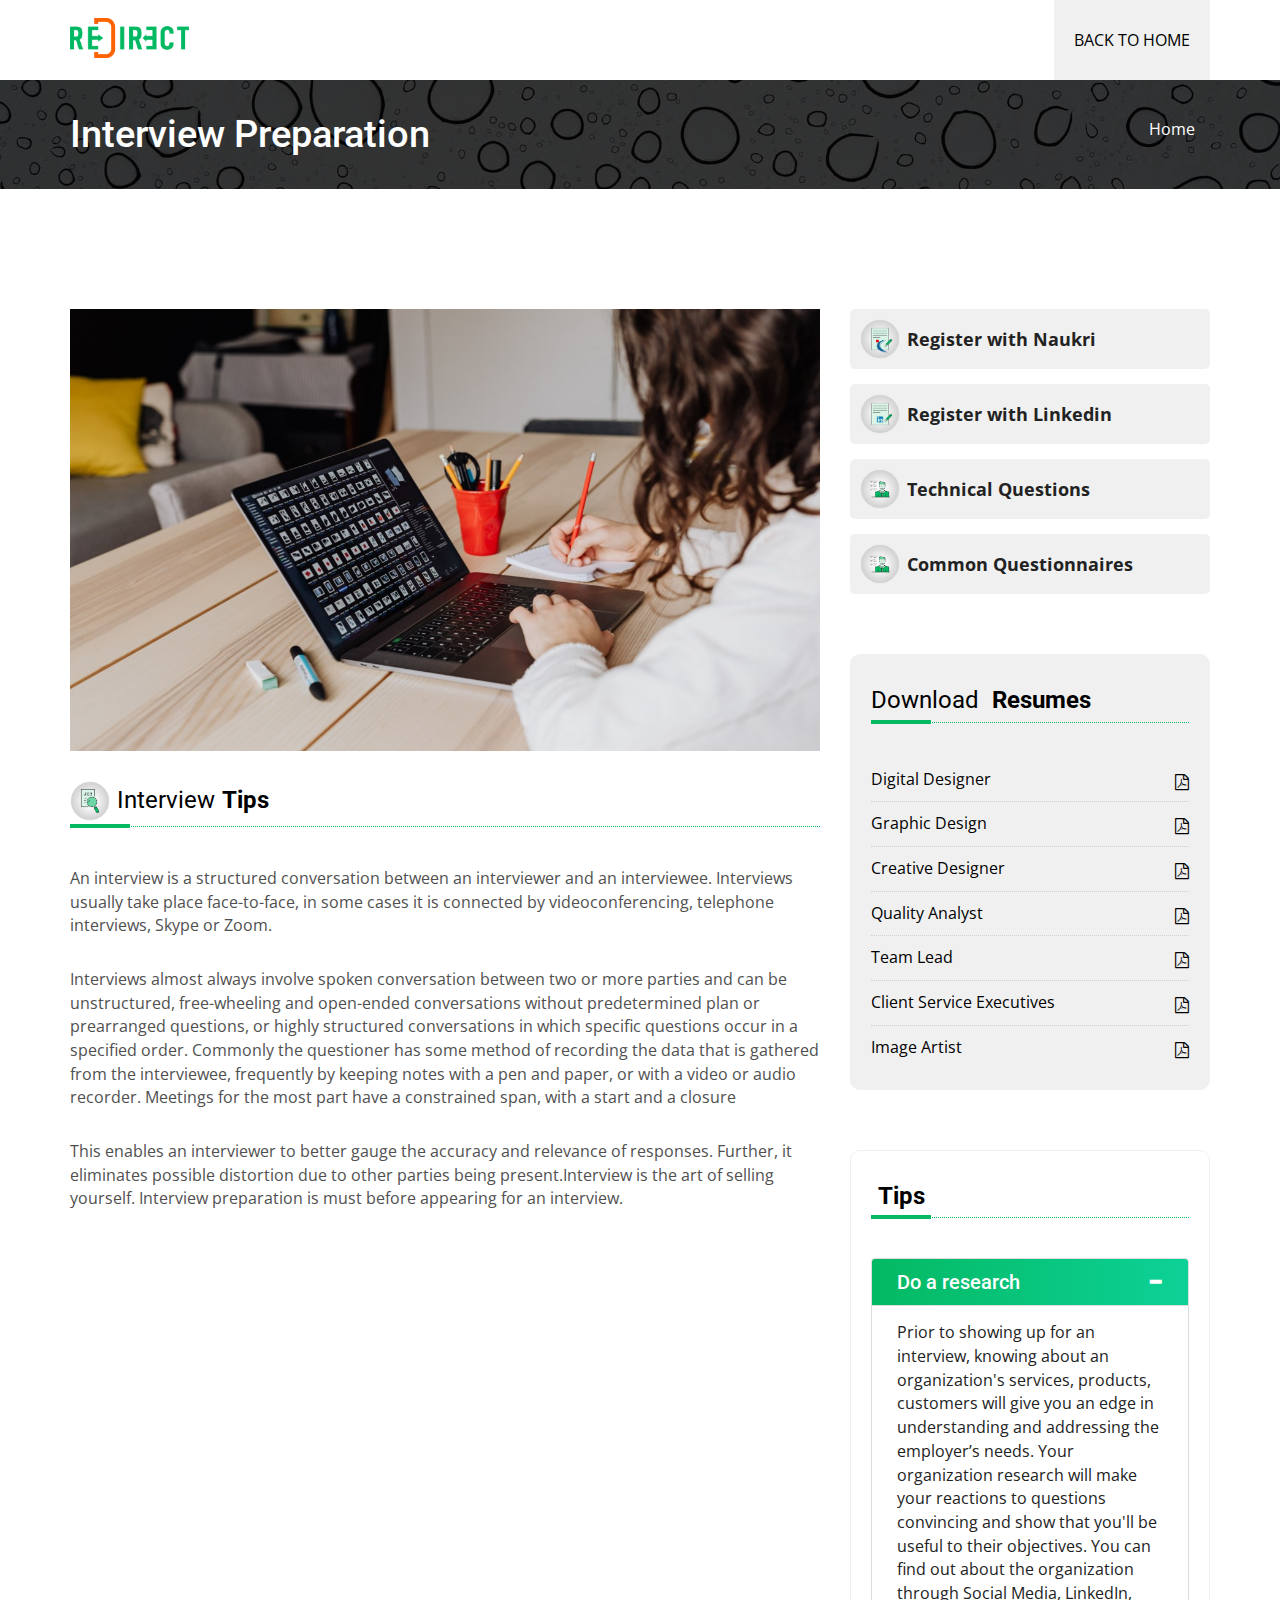
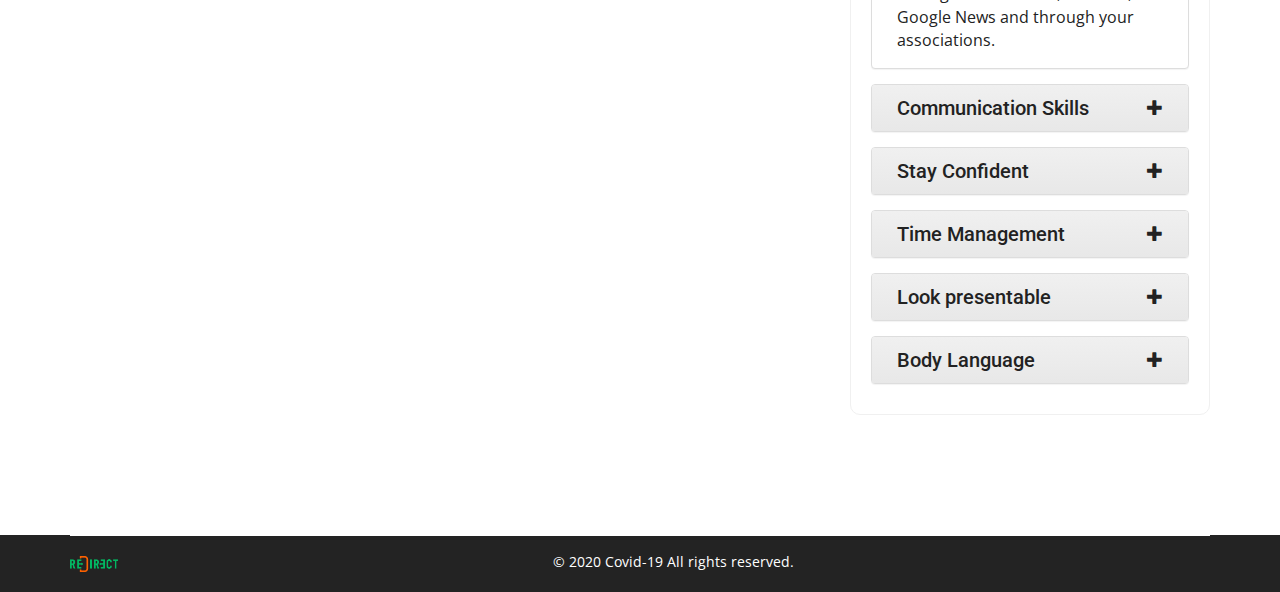
==== commit e0e1e5d2: "Icon updates" ====
--- a/InterviewPreparation.html
+++ b/InterviewPreparation.html
@@ -129,76 +129,6 @@
 							Interview is the art of selling yourself. Interview preparation is must before appearing for
 							an interview.</p>
 
-						<p><strong>Simple tips to crack your interview.</strong></p>
-						<p><strong>Do a research: ​</strong>
-
-						<p>Prior to showing up for an interview, knowing about an organization's services, products and
-							customers will give you an edge in understanding and addressing the employer’s needs. Your
-							organization research will make your reactions to questions convincing and show that you'll
-							be useful to their objectives. You can find out about the organization through Social Media,
-							LinkedIn, Google News and through your associations.​</p>
-
-						​
-
-						<strong>Communication Skills:​</strong>
-						<br>
-						<br>
-						<p>Communication plays an important role where most people fail to impress their interviewers.
-							Communication ought to be fresh and clear. You should have a decent specialized information
-							while conveying. It must allow the interviewer to understand how much knowledge and
-							confidence you have to present yourself in front of other people. It must permit the
-							questioner to see how much information and certainty you need to introduce yourself before
-							others. During your communication, you should be expressive. This will absolutely stun out
-							the meeting and he couldn't want anything more than to pick you for the following round.</p>
-
-						</p>
-						<strong>Stay Confident: ​</strong>
-						<br>
-						<br>
-						<p>Confidence is the most significant thing to crack any interview. A firm handshake and plenty
-							of
-							eye contact demonstrate confidence. You have to ensure that you have an eye-to-eye contact
-							with
-							the questioner. Confidence also helps you in capturing the attention. You should exhibit
-							your
-							ability and skills confidently and ought to go with a perspective of basically depicting the
-							abilities to others. In the event that you remain anxious, you will lose everything.​</p>
-
-						<strong>Time Management: </strong>
-						<br>
-						<br>
-						<p>Being on time for an interview is an important factor which makes a decent impression and
-							shows
-							how committed and composed you are. Be at least 10 to 15 minutes early for the interview. In
-							case, you get stuck or neglect to show up for an interview, keep the group informed
-							previously.
-							This shows how significant you consider this interview to be and hence your reason would be
-							acknowledged.​</p>
-						​
-						<strong>Look presentable: </strong>
-						​ <br>
-						<br>
-						<p>While going for an interview, try to wear good formal ironed clothes which reflect your
-							personality. You should wear clean shoes and a decent tie. This gives a positive inclination
-							to
-							the questioner to talk.</p>
-						<strong> Body Language: ​</strong>
-						<br>
-						<br>
-						<p>Your body posture talks about you, when you have a correct stance it gives a positive vibes.
-							A
-							right posture means to sit straight and lean slightly forward. The manner you convey, your
-							attitude, body language and your adequate answers are a portion of the great signs that you
-							must
-							remember before you show up for an interview. Try not to have a causal disposition during
-							the
-							interview. Try not to squirm or play with your hair. ​
-
-							A minuscule misstep can screw-up and may likewise defeat your entire interview arrangement.
-							Consequently, set your mind and proceed with a positive mentality.</p>
-
-
-
 
 
 
@@ -217,7 +147,8 @@
 							</li>
 							<li><a class="custom-icon-container"
 									href="https://drive.google.com/file/d/1_iUzWmgHUNIujKYb2DkcDWJM1DPqGfYF/view?usp=sharing"
-									target="_blank"><i class="custom-icon icon-linkin"></i>Technical Questions</a>
+									target="_blank"><i class="custom-icon icon-commonquestionnaires"></i>Technical
+									Questions</a>
 							</li>
 							<li><a class="custom-icon-container"
 									href="https://drive.google.com/file/d/184-cUSXQpEGnqEm8K9FayDokvmsqOkmX/view?usp=sharing"><i
